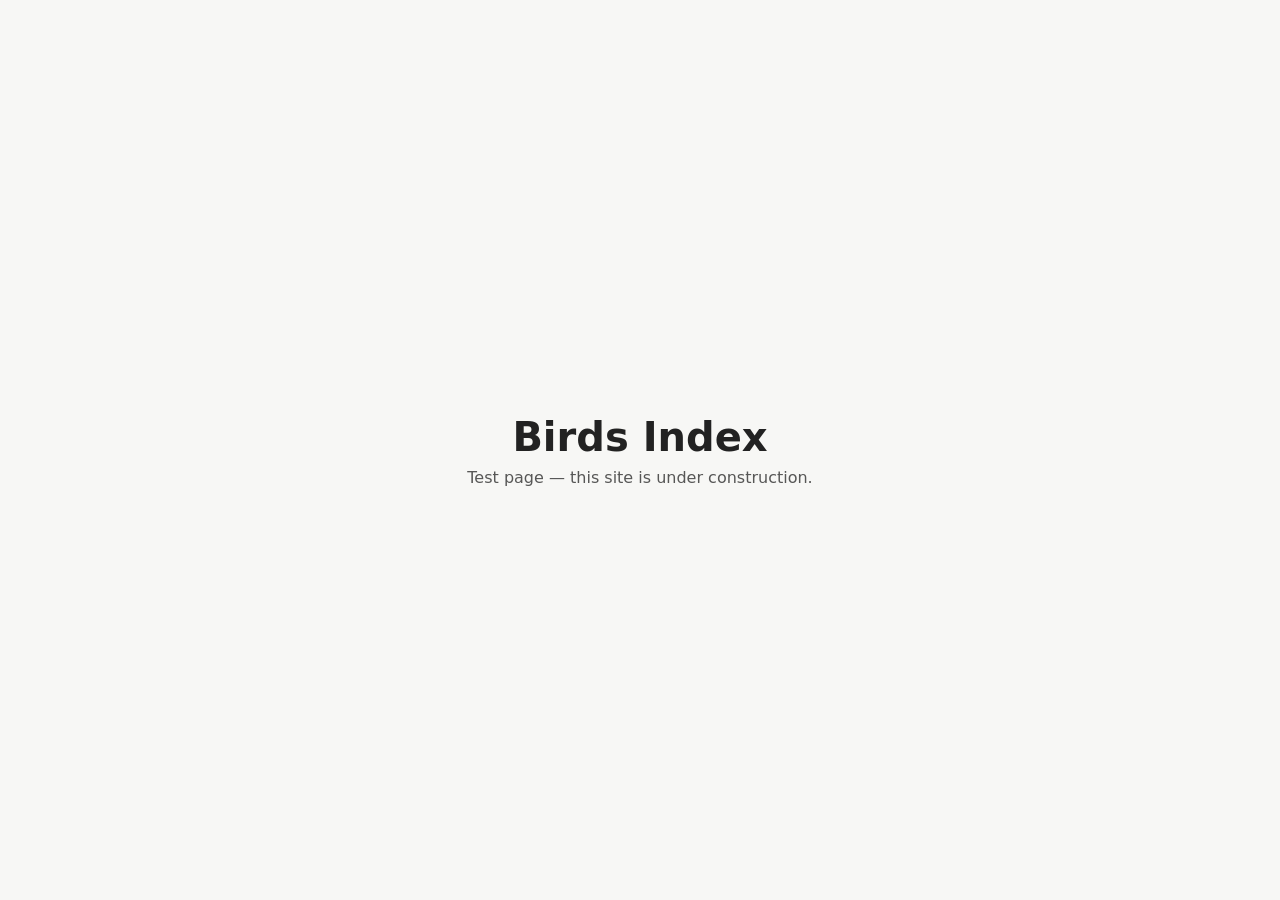
==== docs/index.html @ 05638e7c "Add GitHub Pages test page and deploy workflow Co-Authored-By: Claude Fable 5.1 <noreply@anthropic.c" ====
<!doctype html>
<html lang="en">
<head>
  <meta charset="utf-8">
  <meta name="viewport" content="width=device-width, initial-scale=1">
  <title>Birds Index</title>
  <style>
    :root { color-scheme: light dark; }
    body {
      margin: 0;
      min-height: 100vh;
      display: grid;
      place-items: center;
      font-family: system-ui, -apple-system, "Segoe UI", Roboto, sans-serif;
      background: #f7f7f5;
      color: #222;
    }
    @media (prefers-color-scheme: dark) {
      body { background: #161616; color: #e8e8e8; }
    }
    main { text-align: center; padding: 1rem; }
    h1 { margin: 0 0 0.5rem; font-size: 2.5rem; }
    p { margin: 0; opacity: 0.75; }
  </style>
</head>
<body>
  <main>
    <h1>Birds Index</h1>
    <p>Test page &mdash; this site is under construction.</p>
  </main>
</body>
</html>
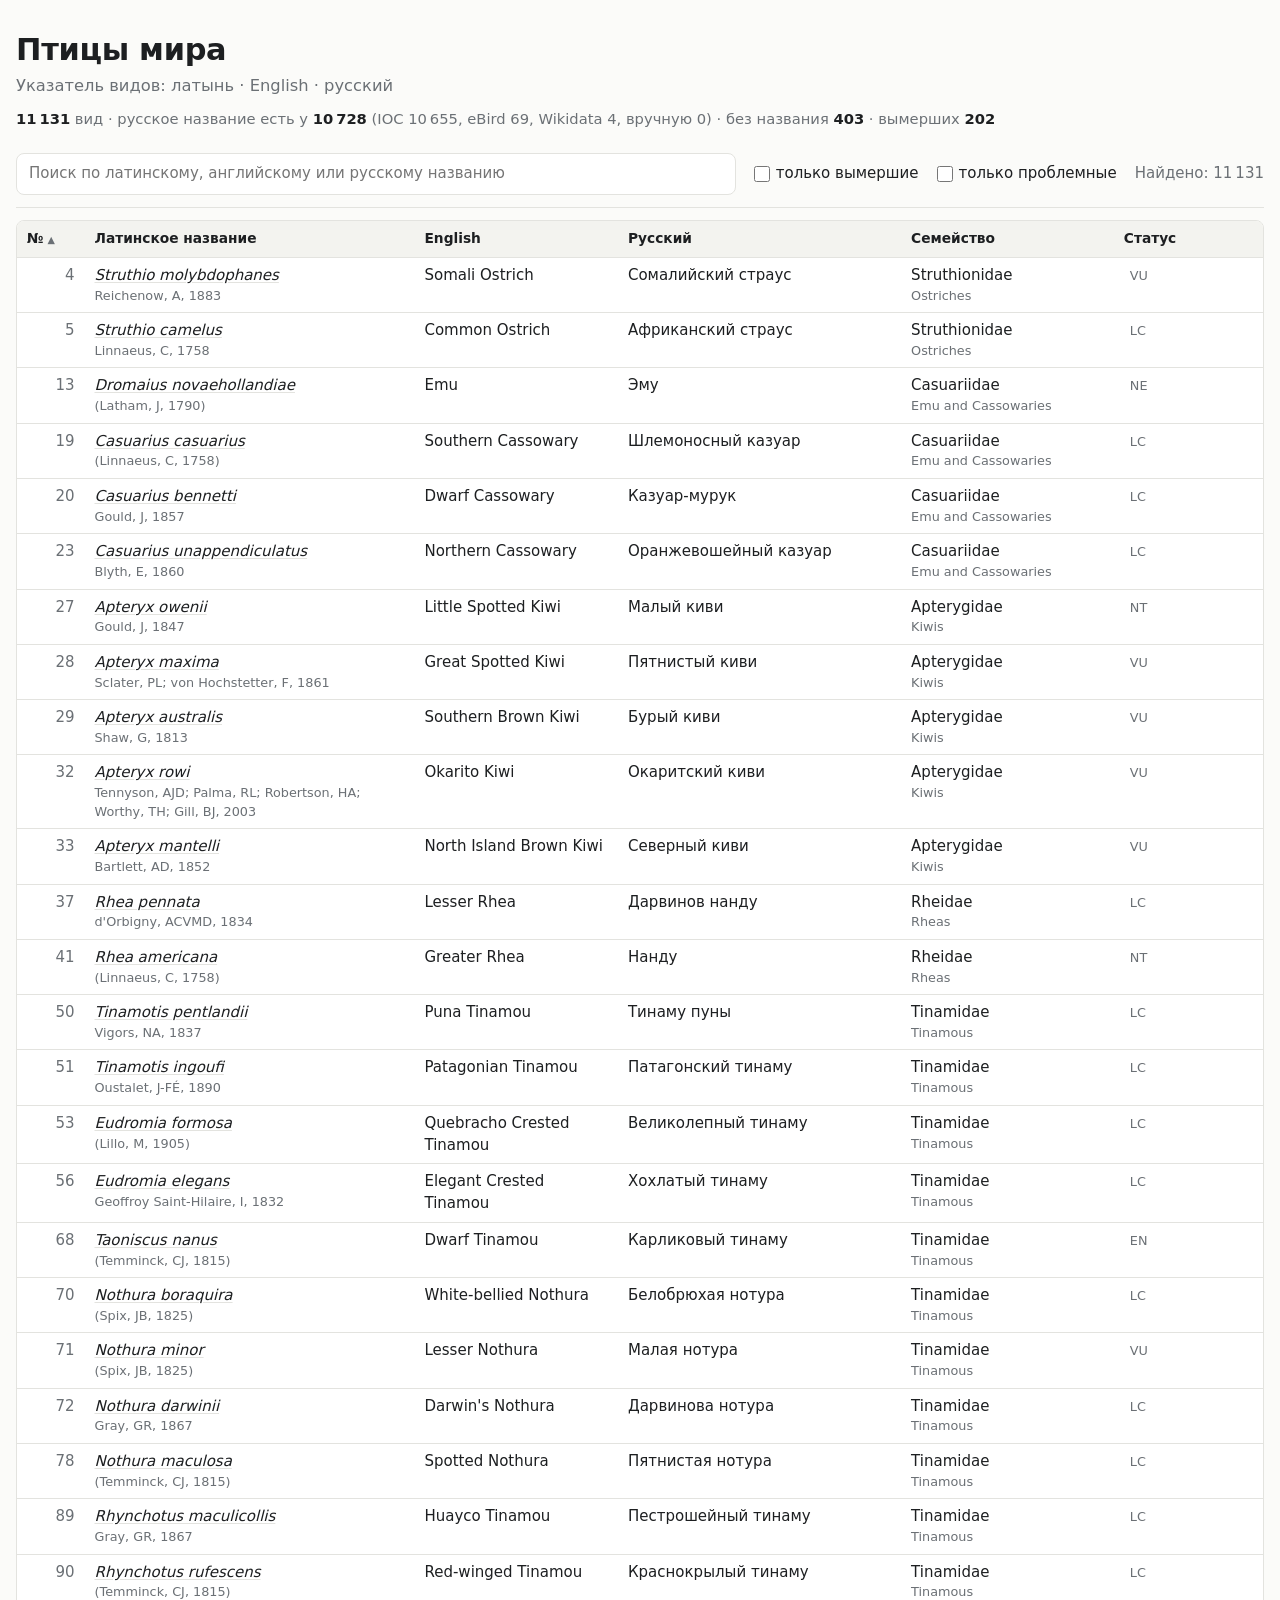
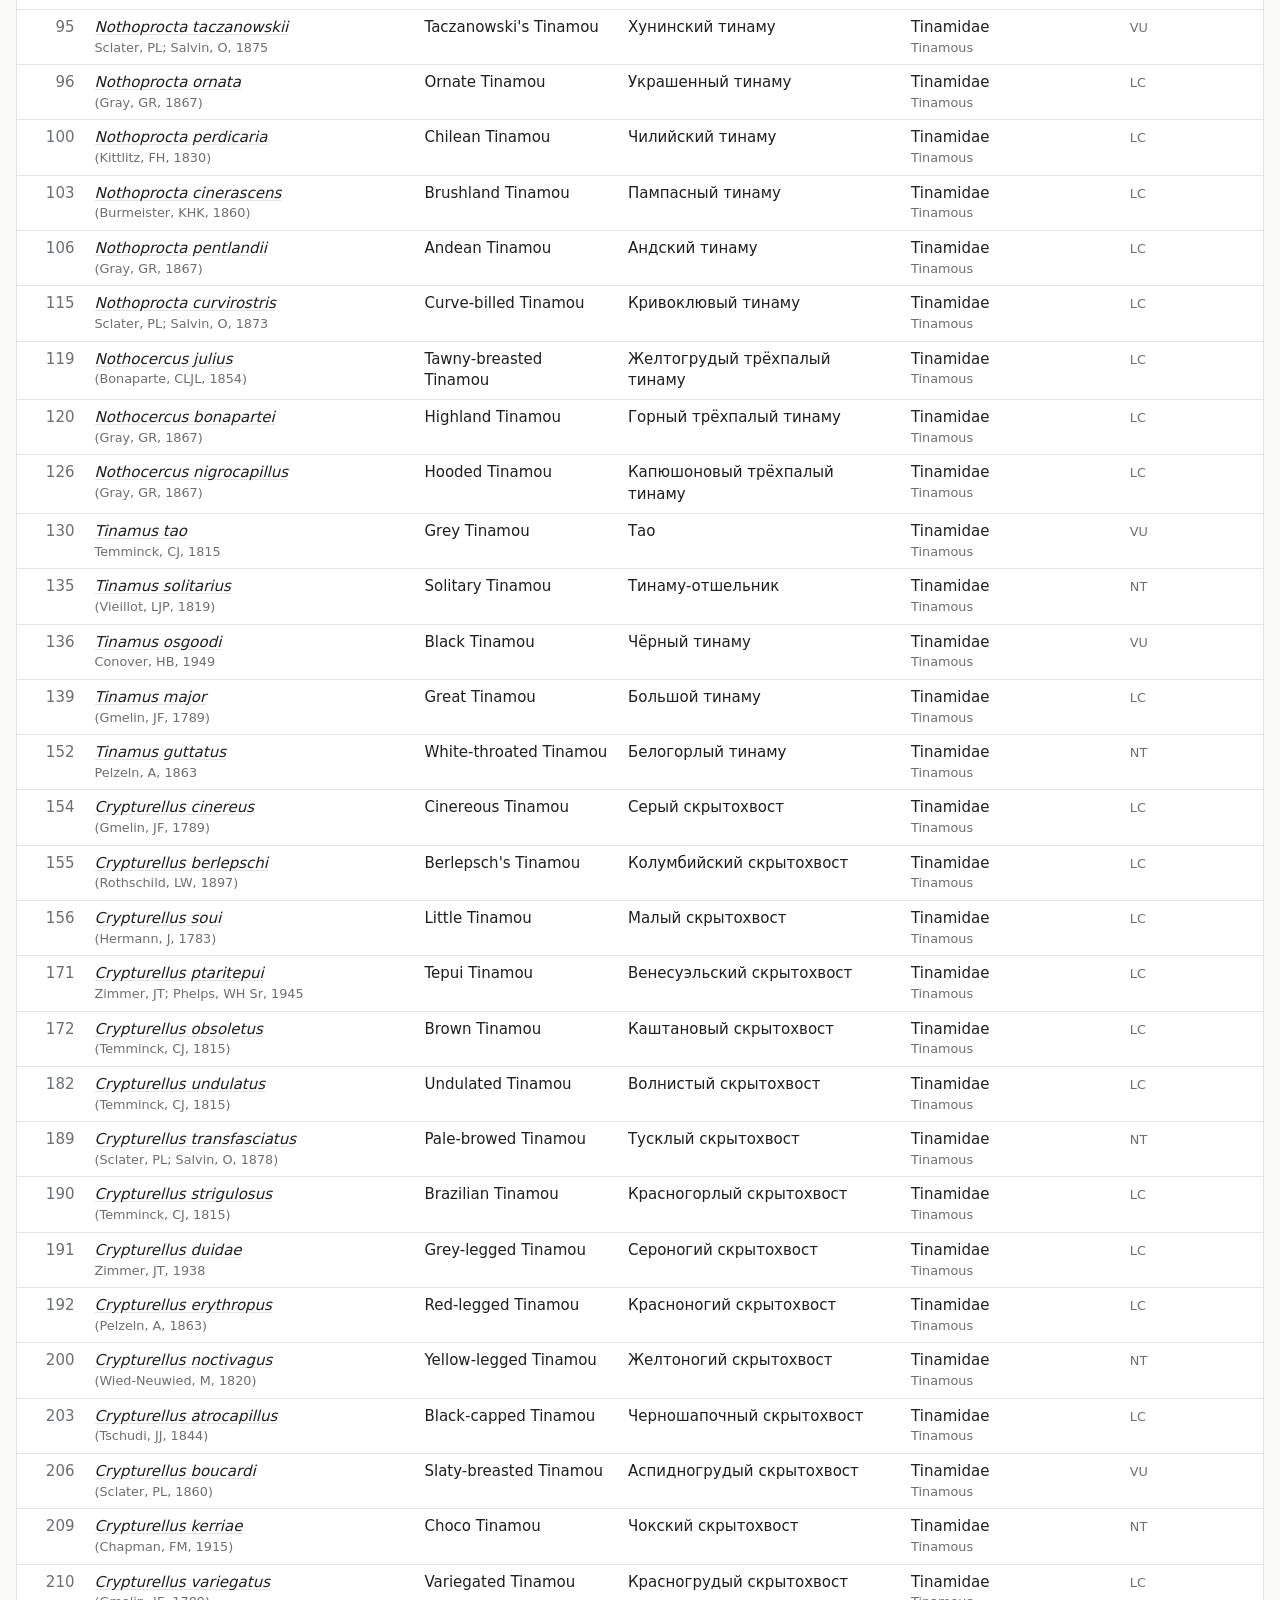
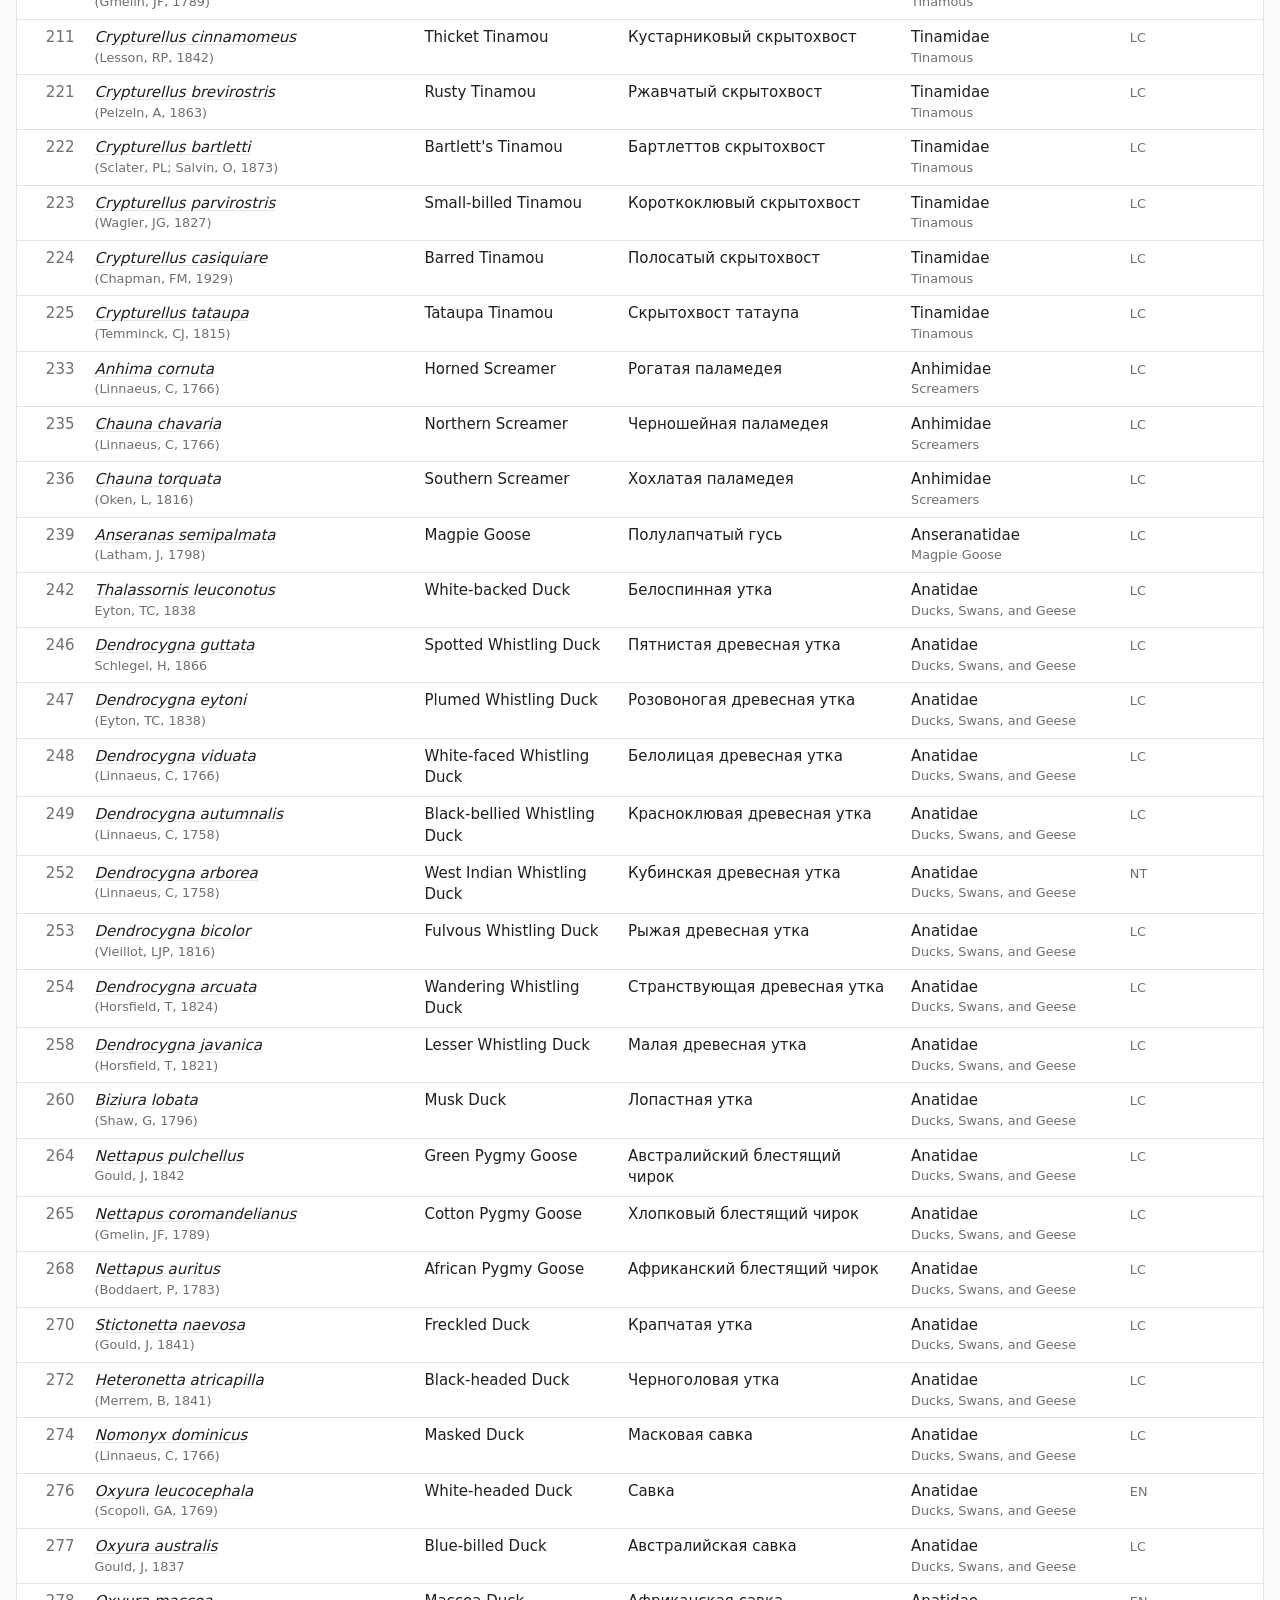
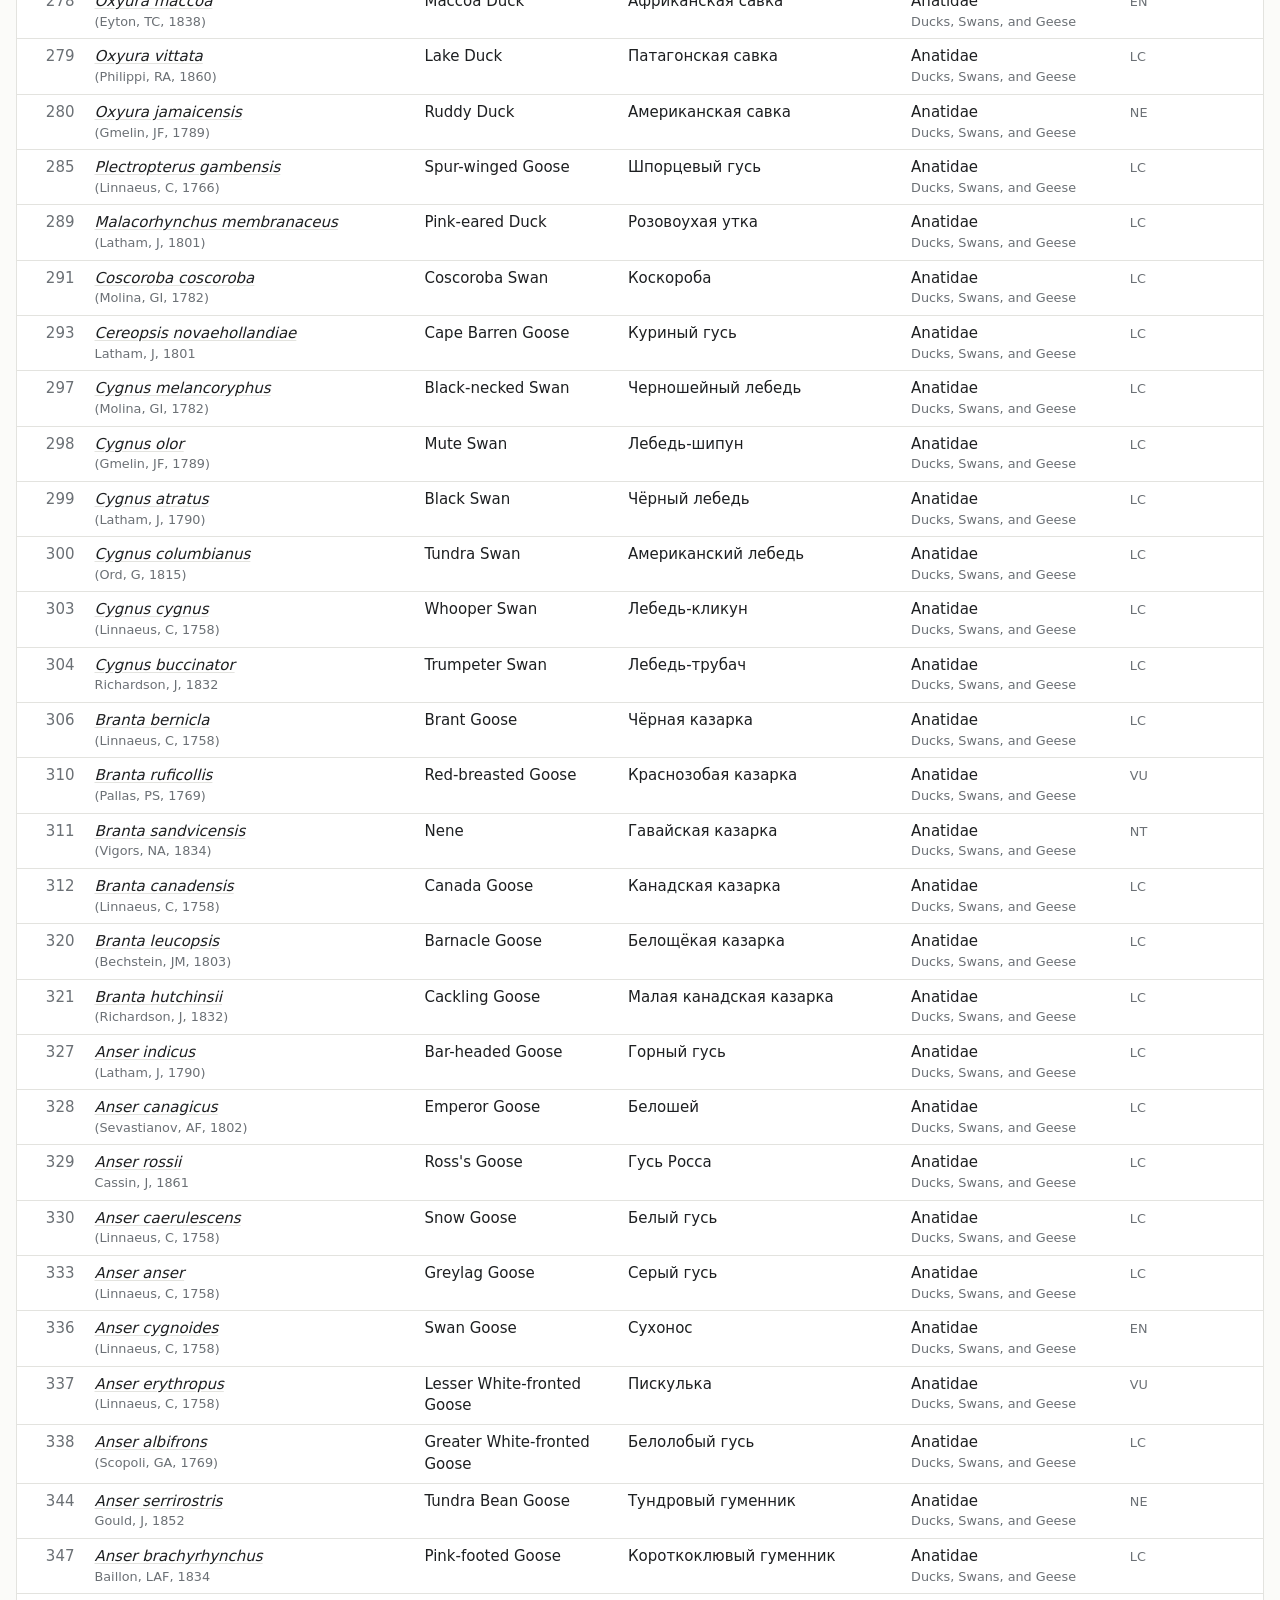
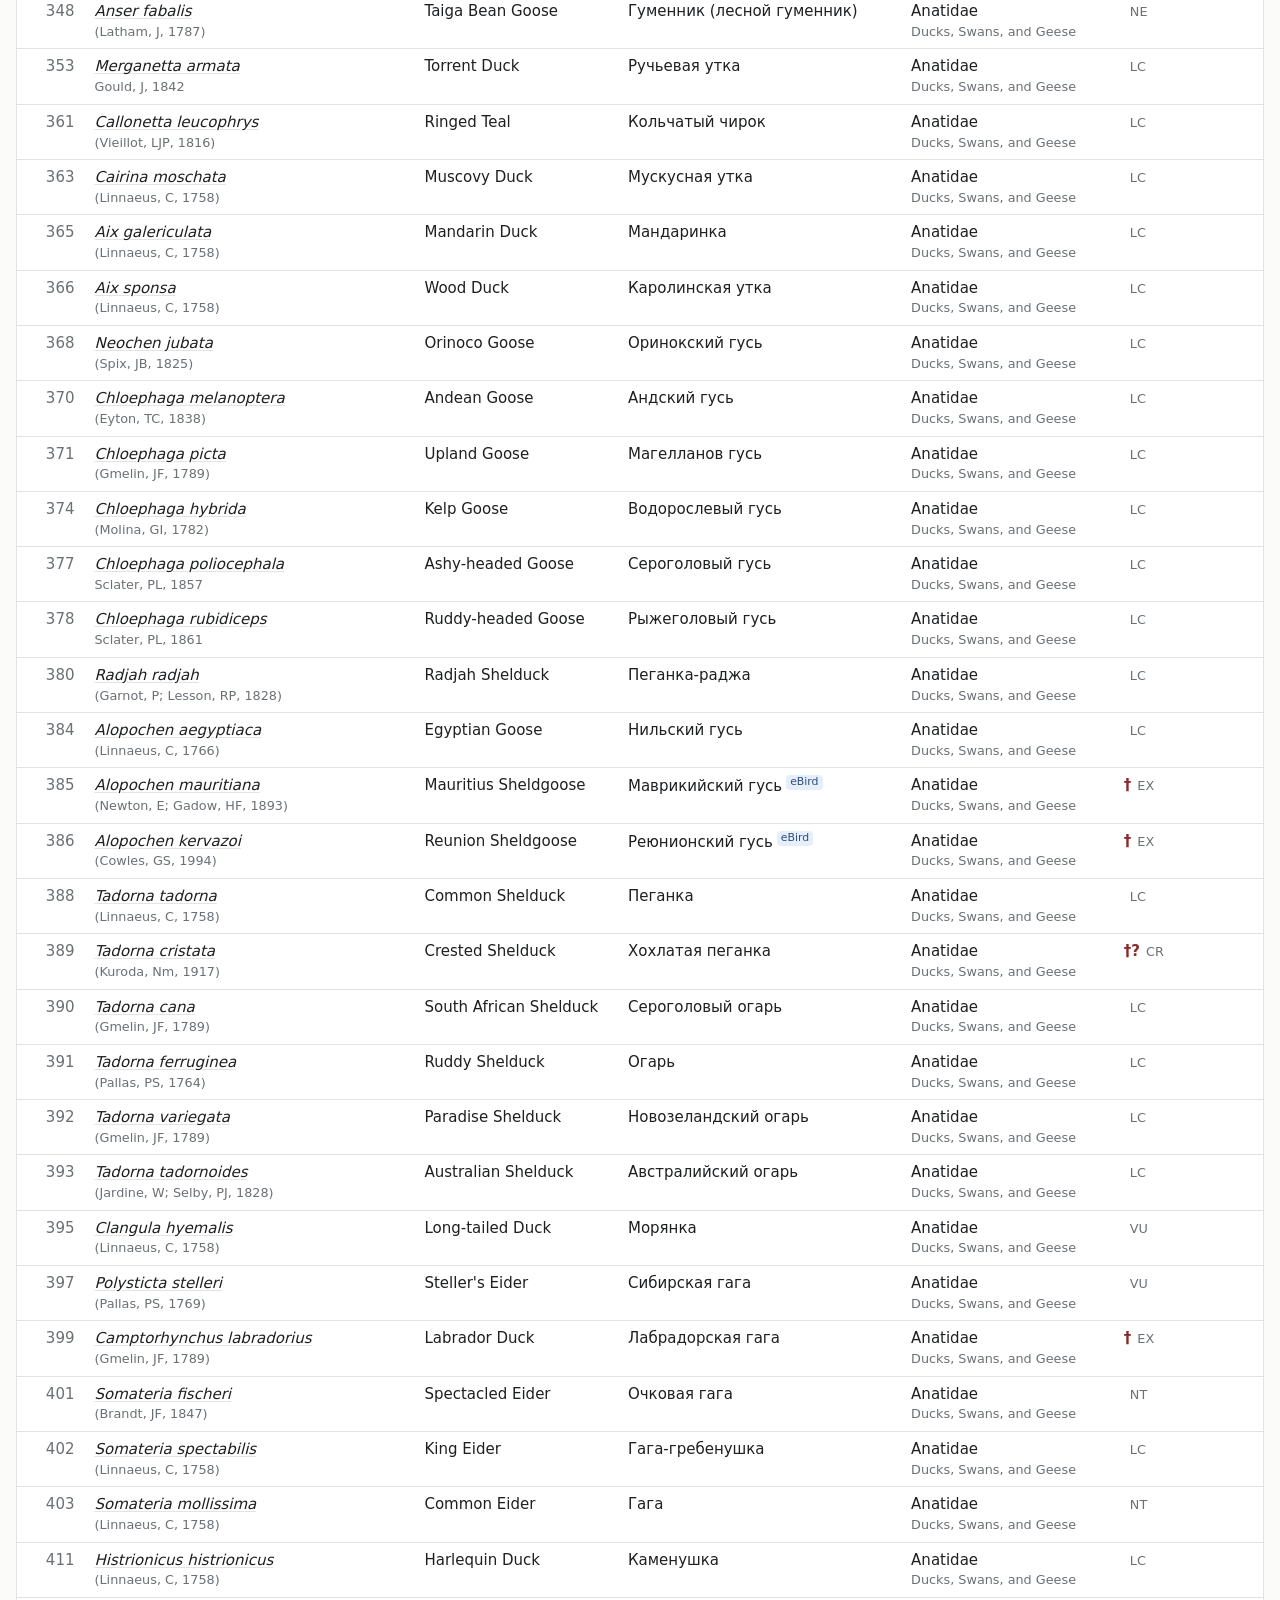
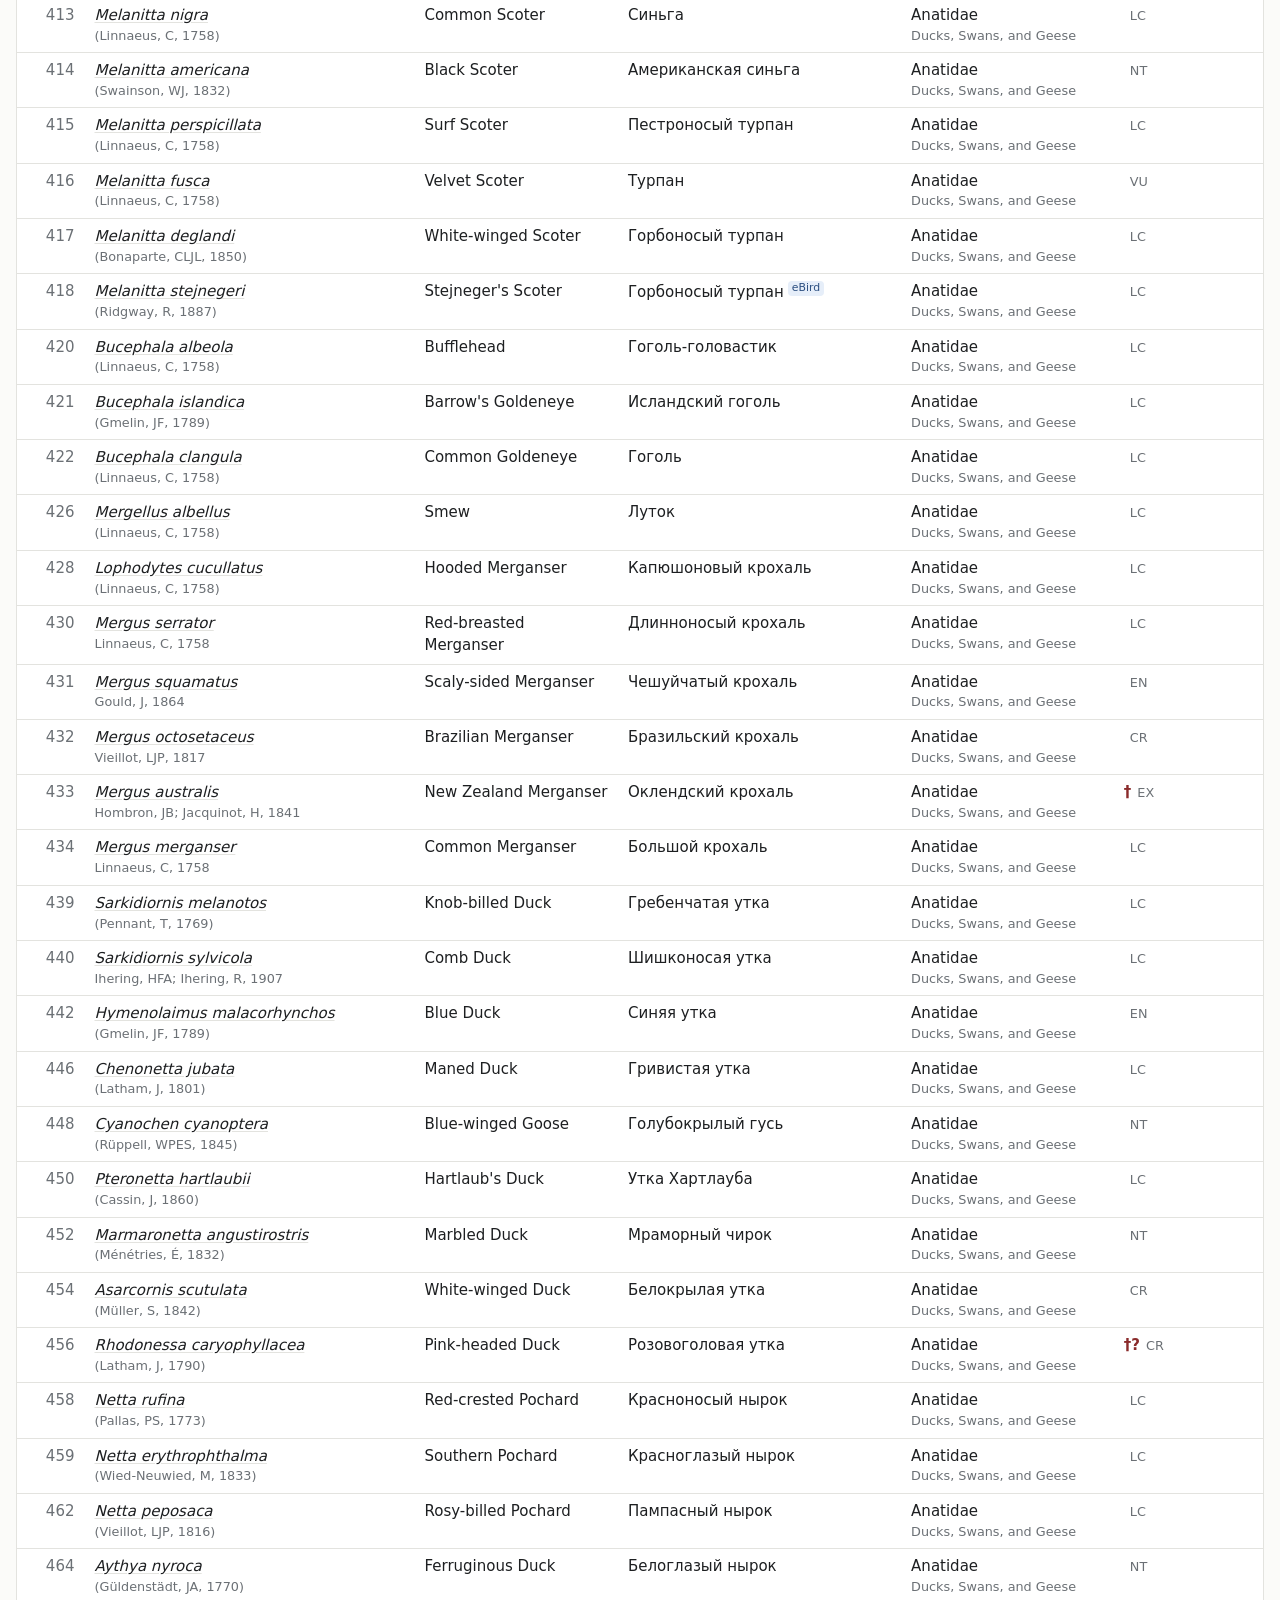
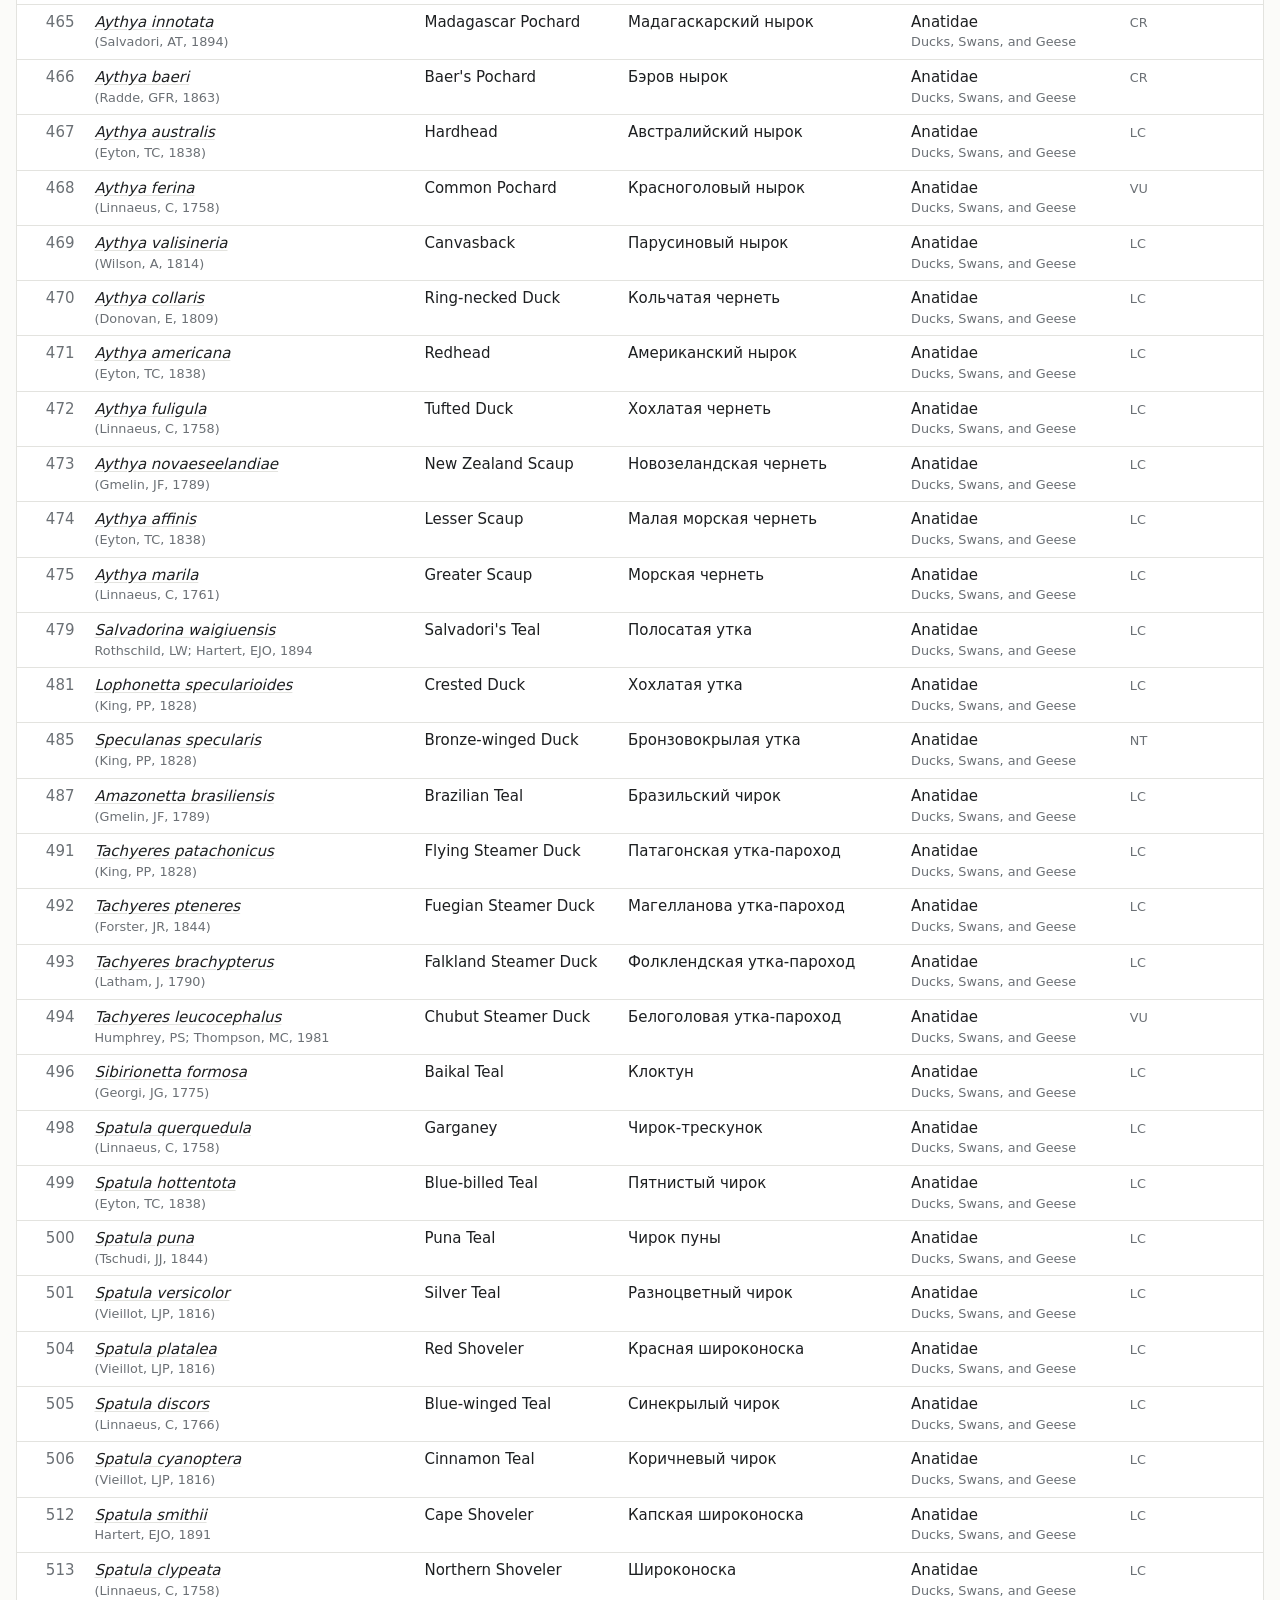
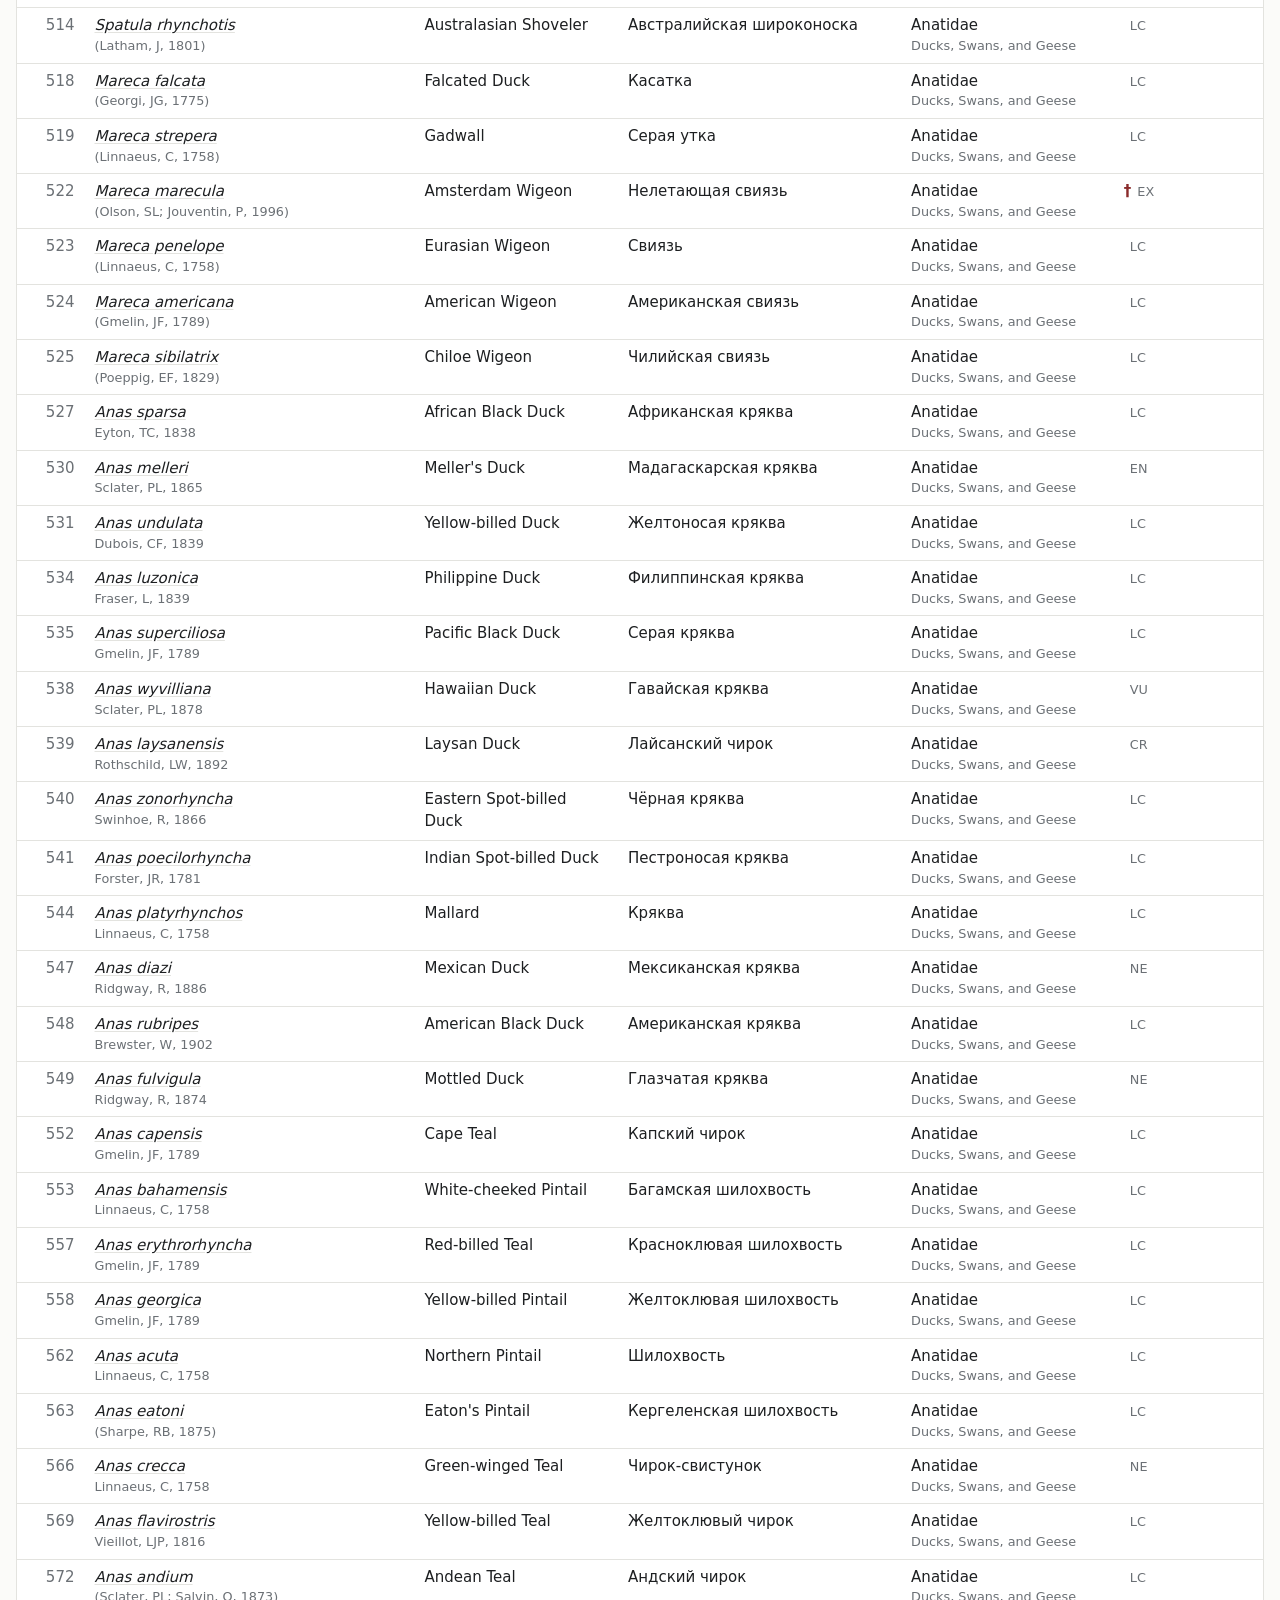
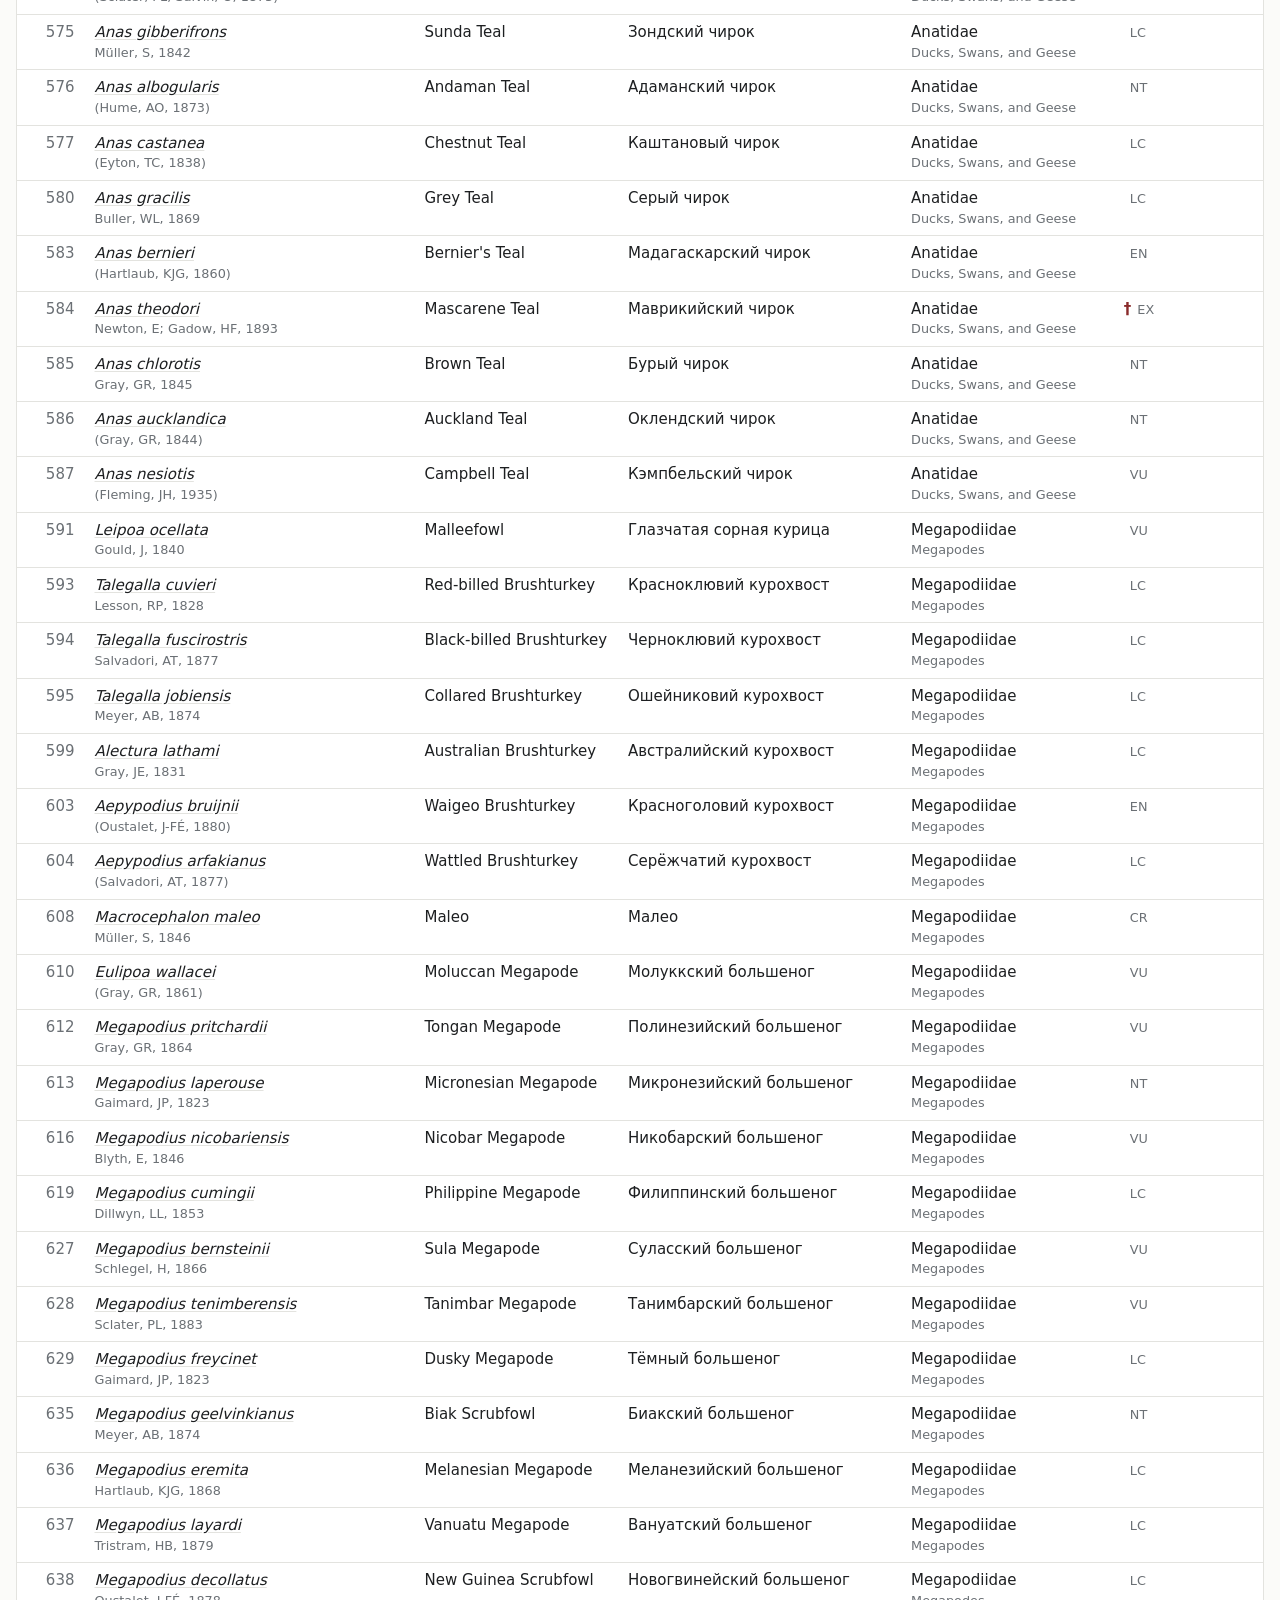
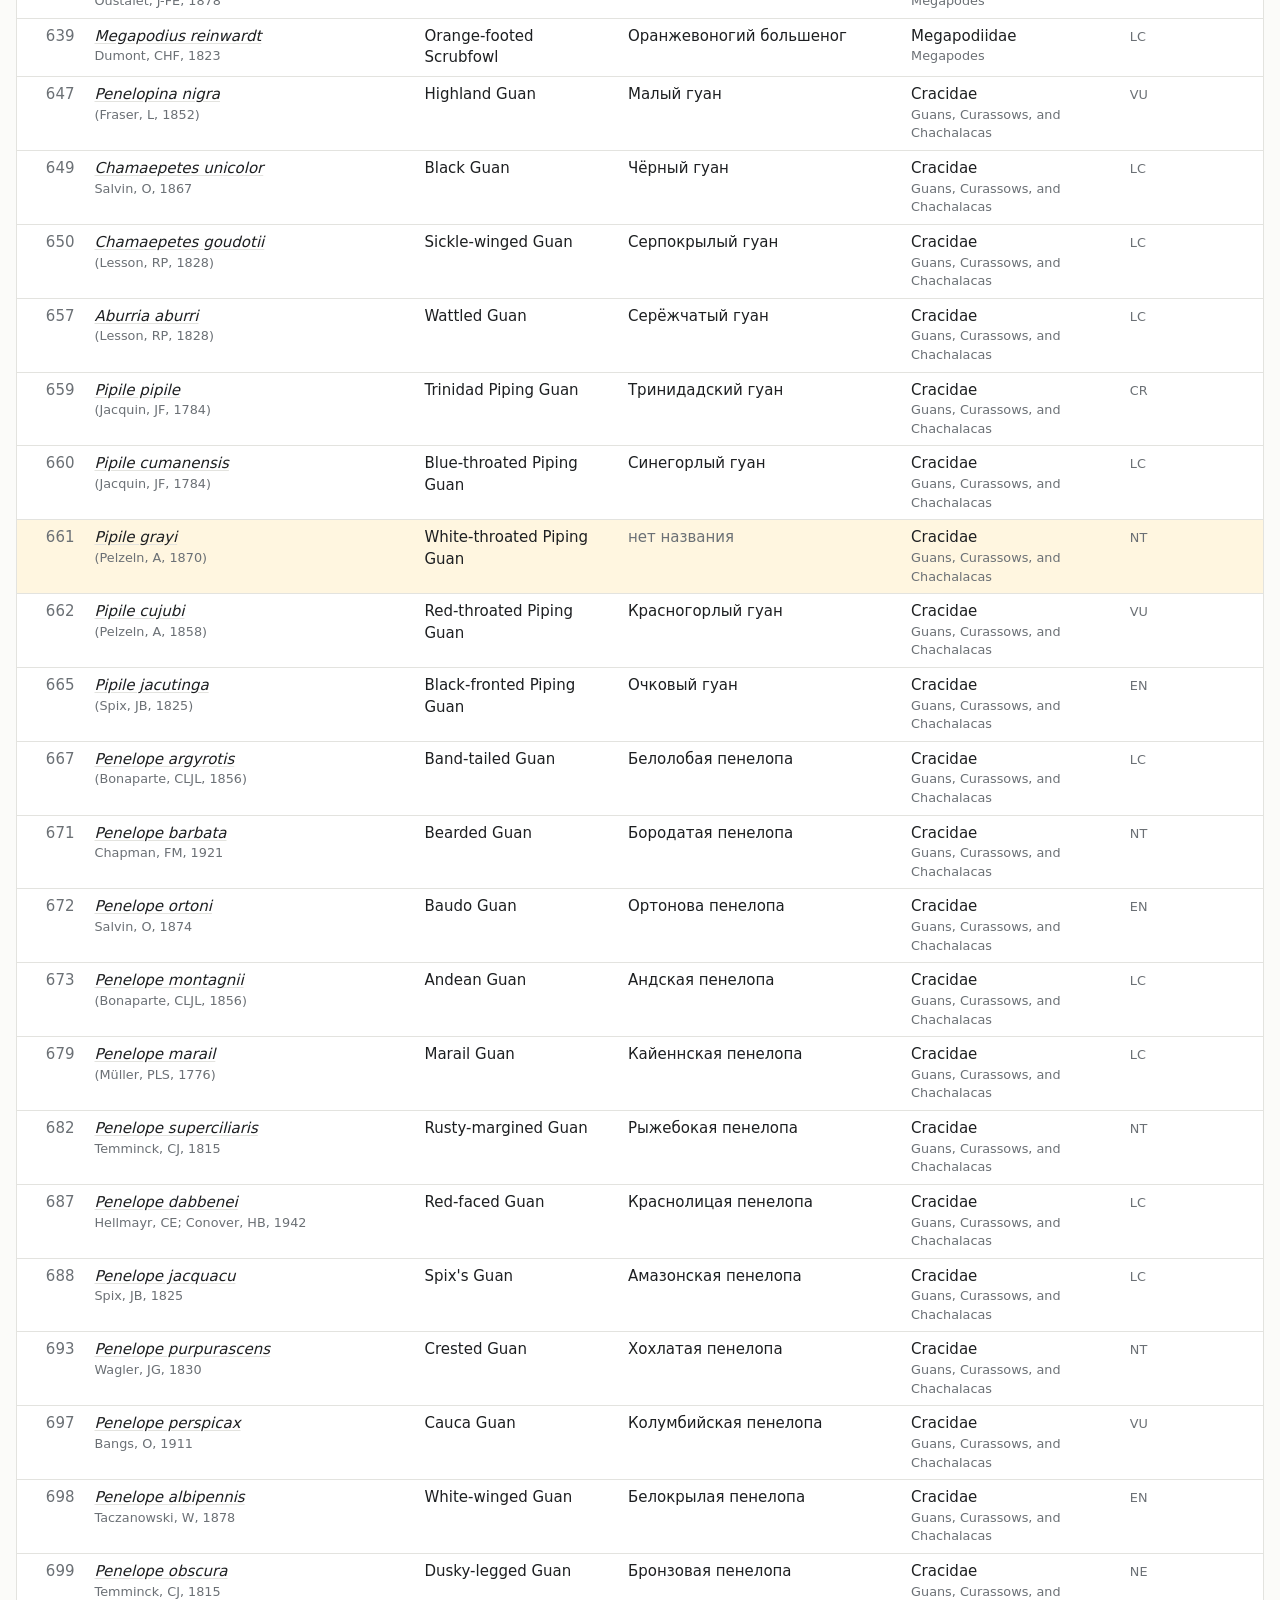
==== commit a9e19ea8: "Add first version: data pipeline and static species index - scripts/build.py: AviList v2025b backbon" ====
--- a/docs/index.html
+++ b/docs/index.html
@@ -1,32 +1,464 @@
 <!doctype html>
-<html lang="en">
+<html lang="ru">
 <head>
-  <meta charset="utf-8">
-  <meta name="viewport" content="width=device-width, initial-scale=1">
-  <title>Birds Index</title>
-  <style>
-    :root { color-scheme: light dark; }
-    body {
-      margin: 0;
-      min-height: 100vh;
-      display: grid;
-      place-items: center;
-      font-family: system-ui, -apple-system, "Segoe UI", Roboto, sans-serif;
-      background: #f7f7f5;
-      color: #222;
-    }
-    @media (prefers-color-scheme: dark) {
-      body { background: #161616; color: #e8e8e8; }
-    }
-    main { text-align: center; padding: 1rem; }
-    h1 { margin: 0 0 0.5rem; font-size: 2.5rem; }
-    p { margin: 0; opacity: 0.75; }
-  </style>
+<meta charset="utf-8">
+<meta name="viewport" content="width=device-width, initial-scale=1">
+<title>Птицы мира</title>
+<link rel="icon" href="data:,">
+<meta name="description" content="Указатель всех видов птиц мира, включая недавно вымершие: латинские, английские и русские названия.">
+<style>
+  :root {
+    color-scheme: light dark;
+    --bg: #fbfbf9;
+    --surface: #ffffff;
+    --text: #1d1f21;
+    --muted: #6b7075;
+    --border: #e3e3df;
+    --head-bg: #f3f3ef;
+    --row-hover: #f5f6f2;
+    --missing-bg: #fff6e0;
+    --missing-hover: #fdeec8;
+    --accent: #2f6f4f;
+    --badge-bg: #e6eef9;
+    --badge-text: #2c4f80;
+    --badge-manual-bg: #efe7f6;
+    --badge-manual-text: #5b3a7a;
+    --extinct: #8a2b2b;
+    --focus: #3b82f6;
+    --error-bg: #fdecec;
+    --error-text: #8a1f1f;
+  }
+  @media (prefers-color-scheme: dark) {
+    :root {
+      --bg: #141516;
+      --surface: #1b1c1e;
+      --text: #e6e6e3;
+      --muted: #9a9fa4;
+      --border: #303236;
+      --head-bg: #222326;
+      --row-hover: #232528;
+      --missing-bg: #2e2714;
+      --missing-hover: #3a311a;
+      --accent: #7cc59d;
+      --badge-bg: #22324a;
+      --badge-text: #a9c5ee;
+      --badge-manual-bg: #34263f;
+      --badge-manual-text: #d4b8ec;
+      --extinct: #e39a9a;
+      --focus: #7aa7ff;
+      --error-bg: #3a1c1c;
+      --error-text: #f2b8b8;
+    }
+  }
+  * { box-sizing: border-box; }
+  html { -webkit-text-size-adjust: 100%; }
+  body {
+    margin: 0;
+    background: var(--bg);
+    color: var(--text);
+    font: 15px/1.45 system-ui, -apple-system, "Segoe UI", Roboto, "Helvetica Neue", Arial, sans-serif;
+  }
+  a { color: var(--accent); }
+  a:focus-visible, button:focus-visible, input:focus-visible, th button:focus-visible {
+    outline: 2px solid var(--focus);
+    outline-offset: 2px;
+    border-radius: 3px;
+  }
+  .wrap { max-width: 1280px; margin: 0 auto; padding: 0 16px; }
+  header { padding: 28px 0 12px; }
+  h1 { margin: 0; font-size: 1.9rem; font-weight: 650; letter-spacing: -0.01em; }
+  .subtitle { margin: 2px 0 0; color: var(--muted); font-size: 1.02rem; }
+  .summary { margin: 10px 0 0; font-size: 0.92rem; color: var(--muted); }
+  .summary b { color: var(--text); font-weight: 600; }
+
+  .controls {
+    position: sticky; top: 0; z-index: 2;
+    background: var(--bg);
+    padding: 12px 0;
+    display: flex; flex-wrap: wrap; gap: 10px 18px; align-items: center;
+    border-bottom: 1px solid var(--border);
+  }
+  .search { flex: 1 1 320px; min-width: 0; }
+  .search input {
+    width: 100%;
+    font: inherit;
+    padding: 9px 12px;
+    border: 1px solid var(--border);
+    border-radius: 8px;
+    background: var(--surface);
+    color: var(--text);
+  }
+  .search input:focus-visible { outline-offset: 0; border-color: var(--focus); }
+  .visually-hidden {
+    position: absolute !important; width: 1px; height: 1px; padding: 0; margin: -1px;
+    overflow: hidden; clip: rect(0 0 0 0); white-space: nowrap; border: 0;
+  }
+  .toggle { display: inline-flex; align-items: center; gap: 6px; cursor: pointer; user-select: none; white-space: nowrap; }
+  .toggle input { width: 16px; height: 16px; margin: 0; accent-color: var(--accent); }
+  .count { margin-left: auto; color: var(--muted); font-variant-numeric: tabular-nums; white-space: nowrap; }
+
+  .status-msg { padding: 40px 0; text-align: center; color: var(--muted); }
+  .status-msg.error {
+    color: var(--error-text); background: var(--error-bg);
+    border-radius: 8px; padding: 18px 20px; margin: 20px 0; text-align: left;
+  }
+  .status-msg.error code { font-size: 0.9em; }
+
+  .table-wrap {
+    margin-top: 12px;
+    overflow-x: auto;
+    border: 1px solid var(--border);
+    border-radius: 8px;
+    background: var(--surface);
+  }
+  table { width: 100%; border-collapse: collapse; min-width: 860px; }
+  th, td { text-align: left; vertical-align: top; padding: 7px 10px; border-bottom: 1px solid var(--border); }
+  thead th {
+    background: var(--head-bg);
+    font-weight: 600; font-size: 0.86rem;
+    padding: 0;
+    white-space: nowrap;
+  }
+  thead th button {
+    all: unset;
+    display: block; width: 100%;
+    padding: 8px 10px;
+    cursor: pointer;
+    box-sizing: border-box;
+  }
+  thead th button::after { content: ""; display: inline-block; width: 1em; margin-left: 4px; color: var(--muted); }
+  thead th[aria-sort="ascending"] button::after { content: "▲"; font-size: 0.7em; }
+  thead th[aria-sort="descending"] button::after { content: "▼"; font-size: 0.7em; }
+  tbody tr:hover { background: var(--row-hover); }
+  tbody tr.missing { background: var(--missing-bg); }
+  tbody tr.missing:hover { background: var(--missing-hover); }
+  tbody tr:last-child td { border-bottom: 0; }
+  .c-seq { width: 4.5em; color: var(--muted); font-variant-numeric: tabular-nums; text-align: right; }
+  .sci { font-style: italic; }
+  .sci a { color: inherit; text-decoration-color: var(--border); text-underline-offset: 2px; }
+  .sci a:hover { color: var(--accent); text-decoration-color: currentColor; }
+  .small { display: block; font-size: 0.8rem; color: var(--muted); font-style: normal; }
+  .muted { color: var(--muted); }
+  .badge {
+    display: inline-block;
+    font-size: 0.68rem; line-height: 1;
+    padding: 2px 4px; margin-left: 4px;
+    border-radius: 4px;
+    vertical-align: super;
+    background: var(--badge-bg); color: var(--badge-text);
+    cursor: help;
+  }
+  .badge.manual { background: var(--badge-manual-bg); color: var(--badge-manual-text); }
+  .c-status { white-space: nowrap; }
+  .ext { color: var(--extinct); font-weight: 600; cursor: help; }
+  .iucn { margin-left: 6px; font-size: 0.8rem; color: var(--muted); font-variant-numeric: tabular-nums; }
+
+  .more { text-align: center; padding: 14px 0 4px; }
+  .more button {
+    font: inherit; padding: 8px 18px;
+    border: 1px solid var(--border); border-radius: 8px;
+    background: var(--surface); color: var(--text); cursor: pointer;
+  }
+  .more button:hover { border-color: var(--muted); }
+  .more .muted { display: block; font-size: 0.85rem; margin-top: 6px; }
+
+  footer { margin: 28px 0 40px; padding-top: 16px; border-top: 1px solid var(--border); color: var(--muted); font-size: 0.88rem; }
+  footer h2 { font-size: 0.95rem; margin: 0 0 6px; color: var(--text); font-weight: 600; }
+  footer ul { margin: 0 0 10px; padding-left: 1.2em; }
+  footer li { margin: 2px 0; }
+
+  @media (max-width: 640px) {
+    h1 { font-size: 1.55rem; }
+    .count { margin-left: 0; width: 100%; }
+    th, td { padding: 6px 8px; }
+  }
+</style>
 </head>
 <body>
+<div class="wrap">
+  <header>
+    <h1>Птицы мира</h1>
+    <p class="subtitle">Указатель видов: латынь · English · русский</p>
+    <p class="summary" id="summary" aria-live="polite"></p>
+  </header>
+
+  <div class="controls" role="search">
+    <div class="search">
+      <label for="q" class="visually-hidden">Поиск по латинскому, английскому или русскому названию</label>
+      <input id="q" type="search" autocomplete="off" spellcheck="false"
+             placeholder="Поиск по латинскому, английскому или русскому названию" disabled>
+    </div>
+    <label class="toggle"><input type="checkbox" id="f-extinct" disabled> только вымершие</label>
+    <label class="toggle"><input type="checkbox" id="f-problem" disabled> только проблемные</label>
+    <span class="count" id="count" aria-live="polite"></span>
+  </div>
+
   <main>
-    <h1>Birds Index</h1>
-    <p>Test page &mdash; this site is under construction.</p>
+    <div id="status" class="status-msg" role="status">Загрузка данных…</div>
+    <div class="table-wrap" id="table-wrap" hidden>
+      <table>
+        <caption class="visually-hidden">Виды птиц мира</caption>
+        <thead>
+          <tr>
+            <th scope="col" data-key="seq" aria-sort="ascending"><button type="button">№</button></th>
+            <th scope="col" data-key="sci"><button type="button">Латинское название</button></th>
+            <th scope="col" data-key="en"><button type="button">English</button></th>
+            <th scope="col" data-key="ru"><button type="button">Русский</button></th>
+            <th scope="col" data-key="family"><button type="button">Семейство</button></th>
+            <th scope="col" data-key="status"><button type="button">Статус</button></th>
+          </tr>
+        </thead>
+        <tbody id="tbody"></tbody>
+      </table>
+    </div>
+    <div class="more" id="more" hidden>
+      <button type="button" id="more-btn">Показать ещё</button>
+      <span class="muted" id="more-info"></span>
+    </div>
   </main>
+
+  <footer>
+    <h2>Источники данных</h2>
+    <ul>
+      <li>Таксономия и английские названия: <a href="https://www.avilist.org" target="_blank" rel="noopener">AviList</a> v2025b — CC BY 4.0</li>
+      <li>Русские названия: <a href="https://worldbirdnames.org" target="_blank" rel="noopener">IOC World Bird List</a> v15.2, многоязычный список — CC BY 3.0; в его основе — Волков С.В., Коблик Е.А. «Птицы мира: рекомендуемые русские названия видов» (Зоологический музей МГУ)</li>
+      <li>Дополнительные русские названия: eBird/Clements 2025; <a href="https://www.wikidata.org" target="_blank" rel="noopener">Wikidata</a> — CC0</li>
+      <li>Ссылки на виды ведут в <a href="https://avibase.bsc-eoc.org" target="_blank" rel="noopener">Avibase</a></li>
+    </ul>
+    <p>Исходный код и данные: <a href="https://github.com/fastasturtle/birds-index" target="_blank" rel="noopener">github.com/fastasturtle/birds-index</a></p>
+  </footer>
+</div>
+
+<script>
+(function () {
+  'use strict';
+
+  var PAGE = 500;
+  var NNBSP = ' '; // narrow no-break space
+
+  var el = {
+    summary: document.getElementById('summary'),
+    q: document.getElementById('q'),
+    fExtinct: document.getElementById('f-extinct'),
+    fProblem: document.getElementById('f-problem'),
+    count: document.getElementById('count'),
+    status: document.getElementById('status'),
+    wrap: document.getElementById('table-wrap'),
+    tbody: document.getElementById('tbody'),
+    more: document.getElementById('more'),
+    moreBtn: document.getElementById('more-btn'),
+    moreInfo: document.getElementById('more-info'),
+    ths: Array.prototype.slice.call(document.querySelectorAll('thead th[data-key]'))
+  };
+
+  var data = [];
+  var matched = [];
+  var shown = 0;
+  var sortKey = 'seq';
+  var sortDir = 1;
+  var collator = new Intl.Collator(['ru', 'en'], { sensitivity: 'base', numeric: true });
+
+  function fmt(n) {
+    return String(n).replace(/\B(?=(\d{3})+(?!\d))/g, NNBSP);
+  }
+  function plural(n, one, few, many) {
+    var m10 = n % 10, m100 = n % 100;
+    if (m10 === 1 && m100 !== 11) return one;
+    if (m10 >= 2 && m10 <= 4 && (m100 < 12 || m100 > 14)) return few;
+    return many;
+  }
+  function esc(s) {
+    return String(s).replace(/[&<>"']/g, function (c) {
+      return c === '&' ? '&amp;' : c === '<' ? '&lt;' : c === '>' ? '&gt;' : c === '"' ? '&quot;' : '&#39;';
+    });
+  }
+  function norm(s) {
+    return s.toLowerCase().replace(/ё/g, 'е');
+  }
+
+  var EXT = {
+    extinct: { label: '†', title: 'Вымерший', rank: 3 },
+    possibly_extinct: { label: '†?', title: 'Возможно вымерший', rank: 1 },
+    extinct_in_wild: { label: '† в природе', title: 'Вымерший в природе', rank: 2 }
+  };
+  var SRC_BADGE = {
+    ebird: { label: 'eBird', cls: '', title: 'Название взято из eBird, в списке IOC отсутствует' },
+    wikidata: { label: 'WD', cls: '', title: 'Название взято из Wikidata, в списке IOC отсутствует' },
+    manual: { label: 'ручн.', cls: ' manual', title: 'Название добавлено вручную' }
+  };
+
+  function prepare(list) {
+    for (var i = 0; i < list.length; i++) {
+      var r = list[i];
+      r._h = norm([r.sci, r.en, r.ru, r.family, r.family_en, r.order]
+        .filter(function (x) { return x; }).join('\n'));
+      r._x = r.extinct ? EXT[r.extinct] : null;
+    }
+  }
+
+  function renderSummary() {
+    var total = data.length, src = { ioc: 0, ebird: 0, wikidata: 0, manual: 0 }, withRu = 0, ext = 0;
+    for (var i = 0; i < total; i++) {
+      var r = data[i];
+      if (r.ru) { withRu++; if (r.ru_source && src.hasOwnProperty(r.ru_source)) src[r.ru_source]++; }
+      if (r.extinct) ext++;
+    }
+    el.summary.innerHTML =
+      '<b>' + fmt(total) + '</b> ' + plural(total, 'вид', 'вида', 'видов') +
+      ' · русское название есть у <b>' + fmt(withRu) + '</b>' +
+      ' (IOC ' + fmt(src.ioc) + ', eBird ' + fmt(src.ebird) + ', Wikidata ' + fmt(src.wikidata) +
+      ', вручную ' + fmt(src.manual) + ')' +
+      ' · без названия <b>' + fmt(total - withRu) + '</b>' +
+      ' · вымерших <b>' + fmt(ext) + '</b>';
+  }
+
+  function cmpStr(a, b) {
+    // nulls always last regardless of direction
+    if (!a && !b) return 0;
+    if (!a) return 2;
+    if (!b) return -2;
+    return collator.compare(a, b);
+  }
+  function sorter(key, dir) {
+    return function (a, b) {
+      var c;
+      switch (key) {
+        case 'seq': c = (a.seq - b.seq) * dir; break;
+        case 'sci': case 'en': case 'ru':
+          c = cmpStr(a[key], b[key]); if (Math.abs(c) !== 2) c *= dir; break;
+        case 'family':
+          c = cmpStr(a.family, b.family); if (Math.abs(c) !== 2) c *= dir; break;
+        case 'status':
+          c = ((a._x ? a._x.rank : 0) - (b._x ? b._x.rank : 0)) * dir;
+          if (!c) { c = cmpStr(a.iucn, b.iucn); if (Math.abs(c) !== 2) c *= dir; }
+          break;
+      }
+      return c || (a.seq - b.seq);
+    };
+  }
+
+  function rowHtml(r) {
+    var h = '<tr' + (r.ru ? '' : ' class="missing"') + '>';
+    h += '<td class="c-seq">' + (r.seq != null ? r.seq : '') + '</td>';
+
+    var sci = esc(r.sci || '');
+    if (r.id) {
+      sci = '<a href="https://avibase.bsc-eoc.org/species.jsp?avibaseid=' + encodeURIComponent(r.id) +
+        '" target="_blank" rel="noopener">' + sci + '</a>';
+    }
+    h += '<td><span class="sci">' + sci + '</span>' +
+      (r.authority ? '<span class="small">' + esc(r.authority) + '</span>' : '') + '</td>';
+
+    h += '<td>' + esc(r.en || '') + '</td>';
+
+    if (r.ru) {
+      var b = r.ru_source && SRC_BADGE[r.ru_source];
+      h += '<td>' + esc(r.ru) +
+        (b ? '<sup class="badge' + b.cls + '" title="' + b.title + '">' + b.label + '</sup>' : '') + '</td>';
+    } else {
+      h += '<td><span class="muted">нет названия</span></td>';
+    }
+
+    h += '<td>' + esc(r.family || '') +
+      (r.family_en ? '<span class="small">' + esc(r.family_en) + '</span>' : '') + '</td>';
+
+    h += '<td class="c-status">' +
+      (r._x ? '<span class="ext" title="' + r._x.title + '">' + r._x.label + '</span>' : '') +
+      (r.iucn ? '<span class="iucn" title="Категория МСОП (IUCN)">' + esc(r.iucn) + '</span>' : '') +
+      '</td>';
+    return h + '</tr>';
+  }
+
+  function renderMore() {
+    var end = Math.min(shown + PAGE, matched.length);
+    var parts = [];
+    for (var i = shown; i < end; i++) parts.push(rowHtml(matched[i]));
+    el.tbody.insertAdjacentHTML('beforeend', parts.join(''));
+    shown = end;
+    var left = matched.length - shown;
+    el.more.hidden = left <= 0;
+    if (left > 0) {
+      el.moreBtn.textContent = 'Показать ещё ' + fmt(Math.min(PAGE, left));
+      el.moreInfo.textContent = 'показано ' + fmt(shown) + ' из ' + fmt(matched.length);
+    }
+  }
+
+  function apply() {
+    var terms = norm(el.q.value.trim()).split(/\s+/).filter(Boolean);
+    var onlyExt = el.fExtinct.checked, onlyProb = el.fProblem.checked;
+    var out = [];
+    for (var i = 0; i < data.length; i++) {
+      var r = data[i];
+      if (onlyExt && !r.extinct) continue;
+      if (onlyProb && r.ru_status === 'ok') continue;
+      var ok = true;
+      for (var t = 0; t < terms.length; t++) {
+        if (r._h.indexOf(terms[t]) === -1) { ok = false; break; }
+      }
+      if (ok) out.push(r);
+    }
+    out.sort(sorter(sortKey, sortDir));
+    matched = out;
+    shown = 0;
+    el.tbody.textContent = '';
+    el.count.textContent = 'Найдено: ' + fmt(matched.length);
+    if (!matched.length) {
+      el.tbody.innerHTML = '<tr><td colspan="6" class="muted" style="text-align:center;padding:24px">Ничего не найдено</td></tr>';
+      el.more.hidden = true;
+    } else {
+      renderMore();
+    }
+  }
+
+  var timer = null;
+  el.q.addEventListener('input', function () {
+    clearTimeout(timer);
+    timer = setTimeout(apply, 150);
+  });
+  el.fExtinct.addEventListener('change', apply);
+  el.fProblem.addEventListener('change', apply);
+  el.moreBtn.addEventListener('click', renderMore);
+  el.ths.forEach(function (th) {
+    th.querySelector('button').addEventListener('click', function () {
+      var key = th.getAttribute('data-key');
+      if (key === sortKey) sortDir = -sortDir; else { sortKey = key; sortDir = 1; }
+      el.ths.forEach(function (o) { o.removeAttribute('aria-sort'); });
+      th.setAttribute('aria-sort', sortDir === 1 ? 'ascending' : 'descending');
+      apply();
+    });
+  });
+
+  function fail(err) {
+    var isFile = location.protocol === 'file:';
+    el.status.className = 'status-msg error';
+    el.status.setAttribute('role', 'alert');
+    el.status.innerHTML =
+      '<strong>Не удалось загрузить данные.</strong><br>' +
+      (isFile
+        ? 'Страница открыта как локальный файл, и браузер не позволяет загрузить <code>data/species.json</code>. ' +
+          'Запустите локальный сервер в папке <code>docs/</code>, например <code>python3 -m http.server</code>, и откройте <code>http://localhost:8000/</code>.'
+        : 'Попробуйте обновить страницу.') +
+      '<br><span class="muted">' + esc(err && err.message ? err.message : String(err)) + '</span>';
+  }
+
+  fetch('data/species.json')
+    .then(function (res) {
+      if (!res.ok) throw new Error('HTTP ' + res.status + ' при загрузке data/species.json');
+      return res.json();
+    })
+    .then(function (json) {
+      if (!Array.isArray(json)) throw new Error('Неверный формат данных: ожидался массив');
+      data = json;
+      data.sort(function (a, b) { return a.seq - b.seq; });
+      prepare(data);
+      renderSummary();
+      el.status.hidden = true;
+      el.wrap.hidden = false;
+      [el.q, el.fExtinct, el.fProblem].forEach(function (x) { x.disabled = false; });
+      apply();
+    })
+    .catch(fail);
+})();
+</script>
 </body>
 </html>
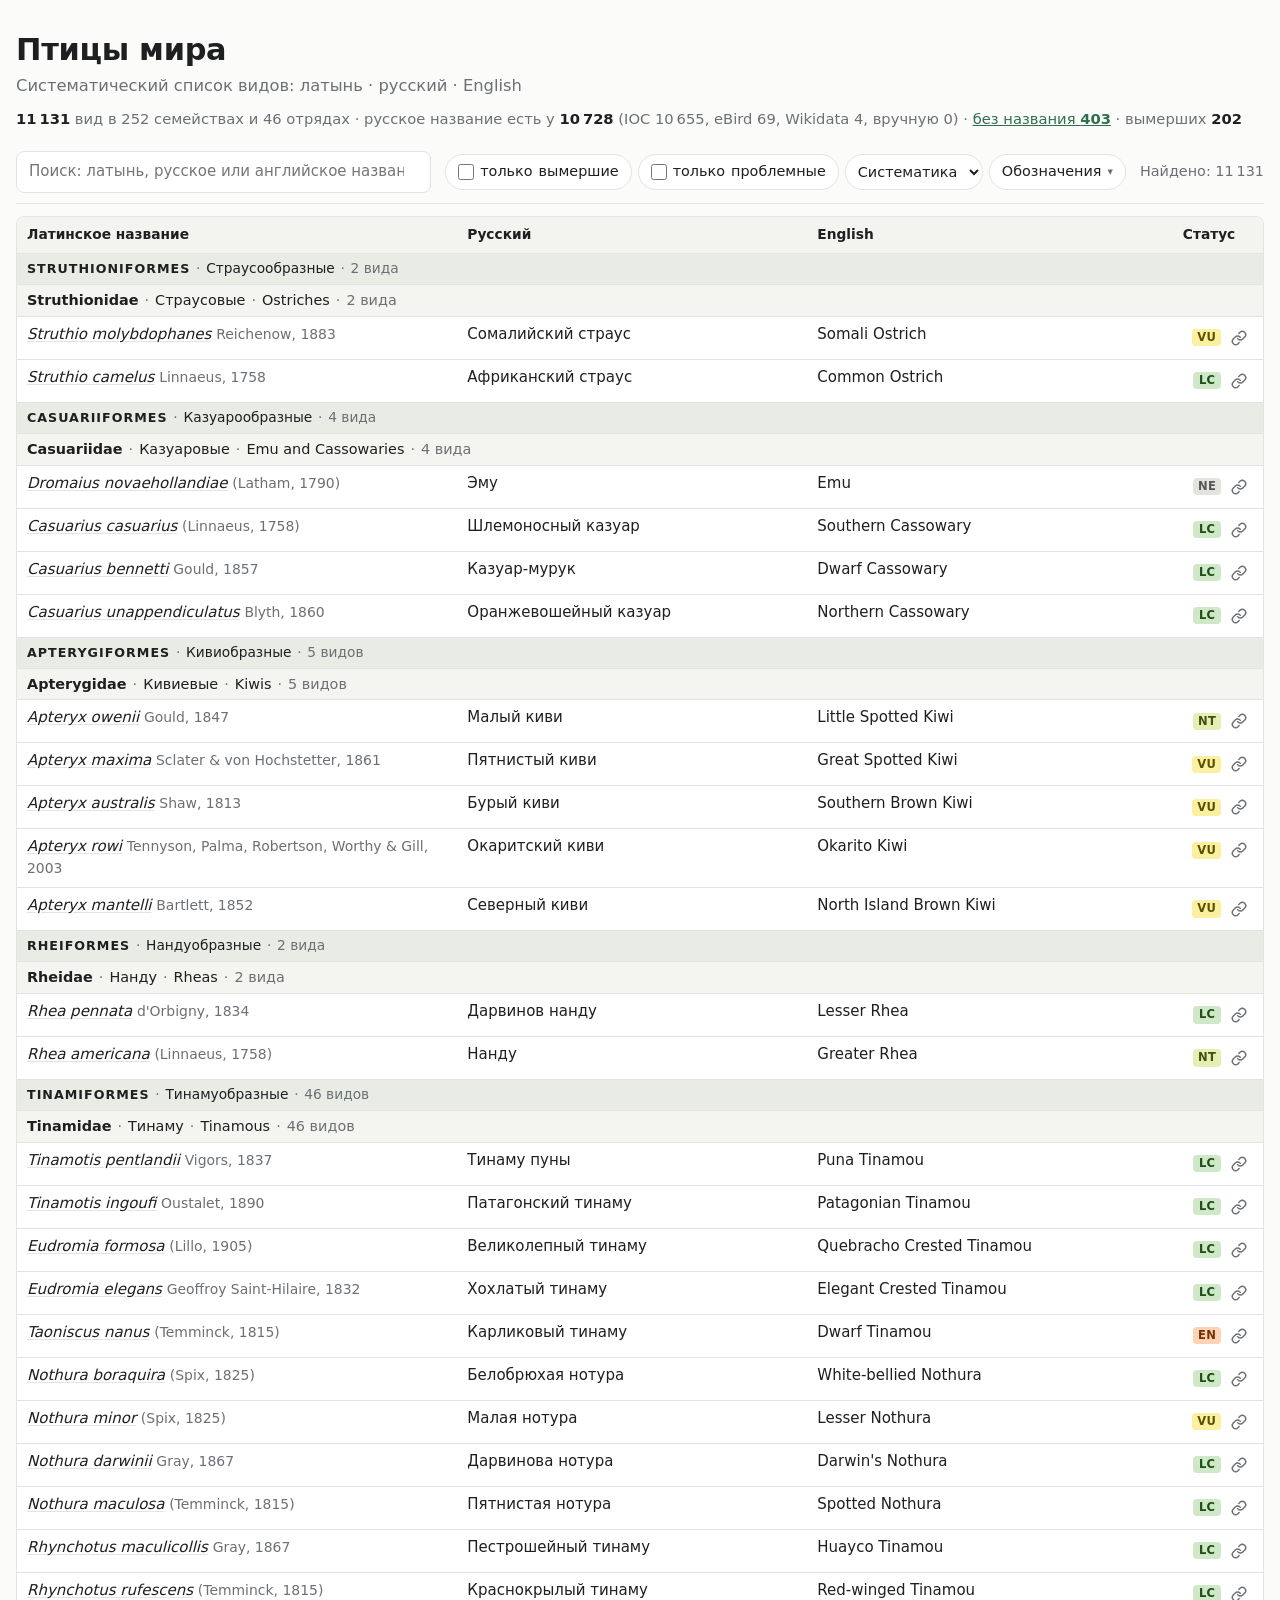
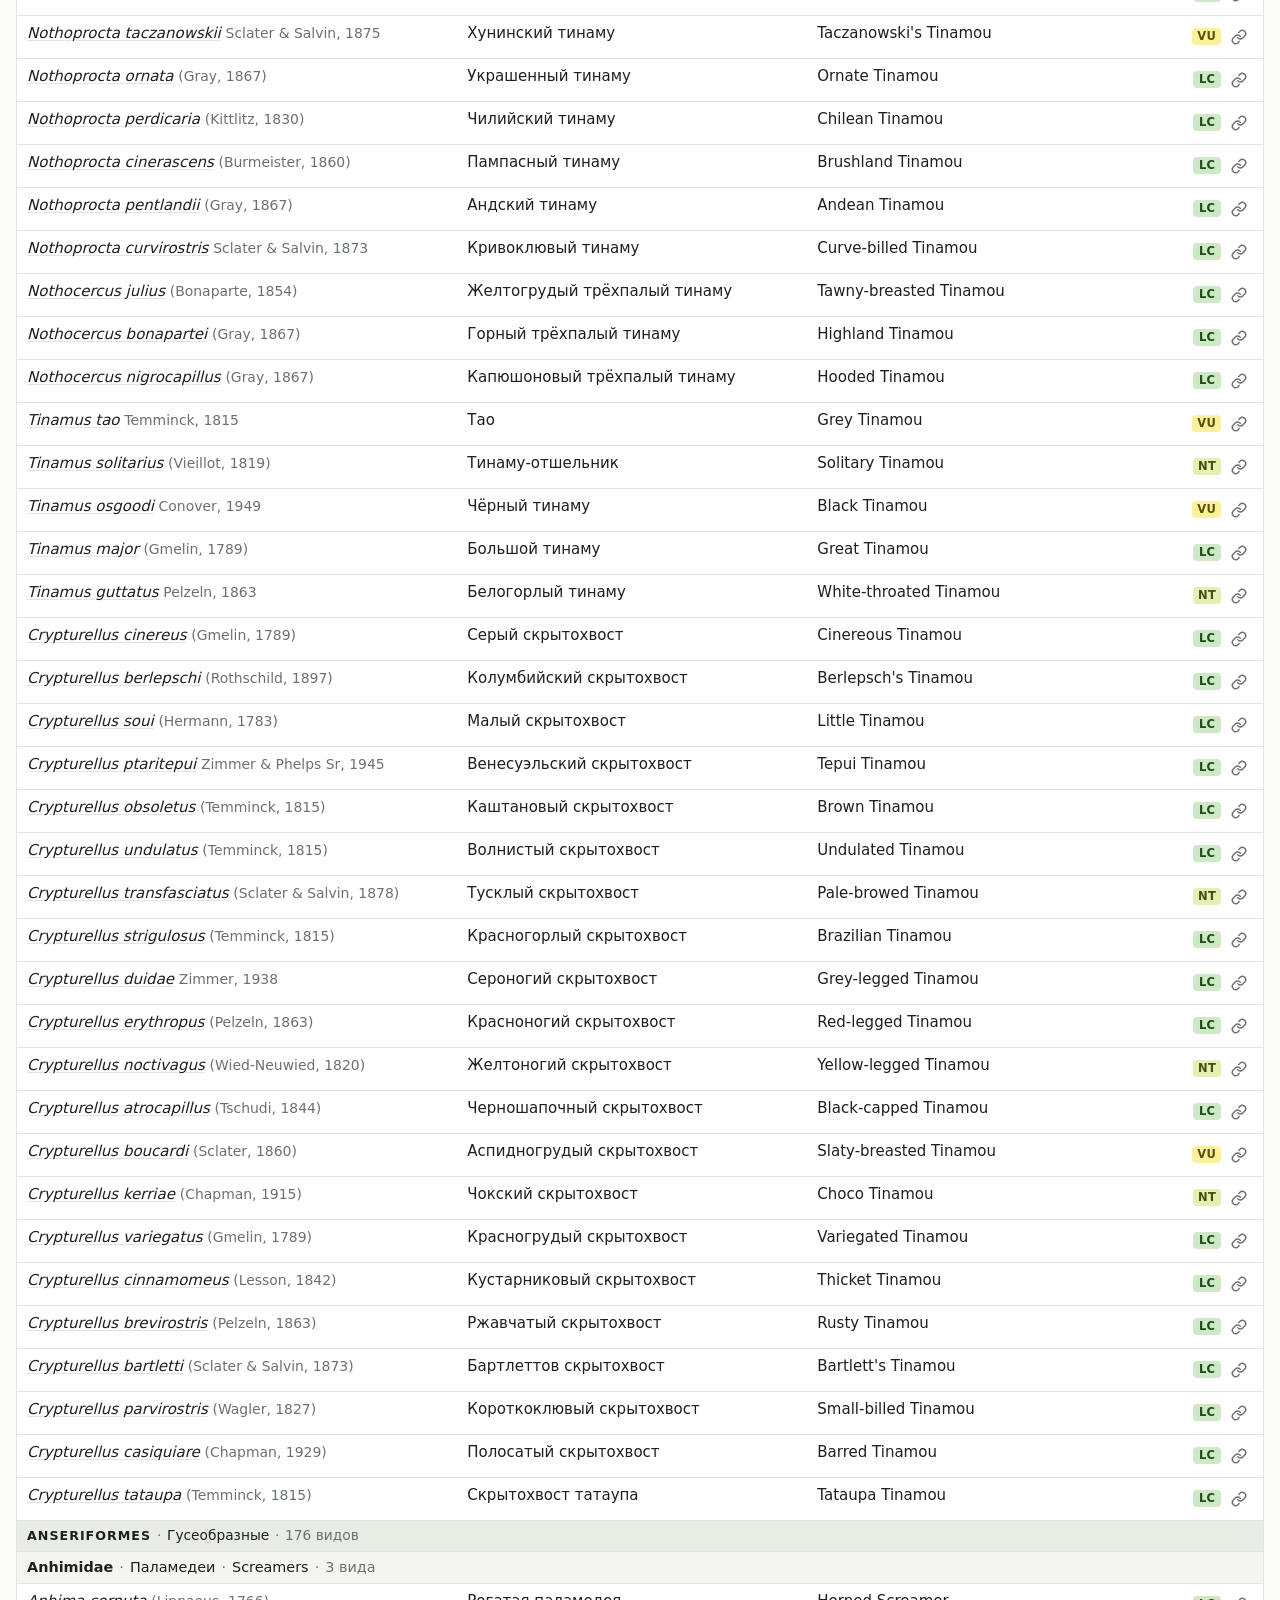
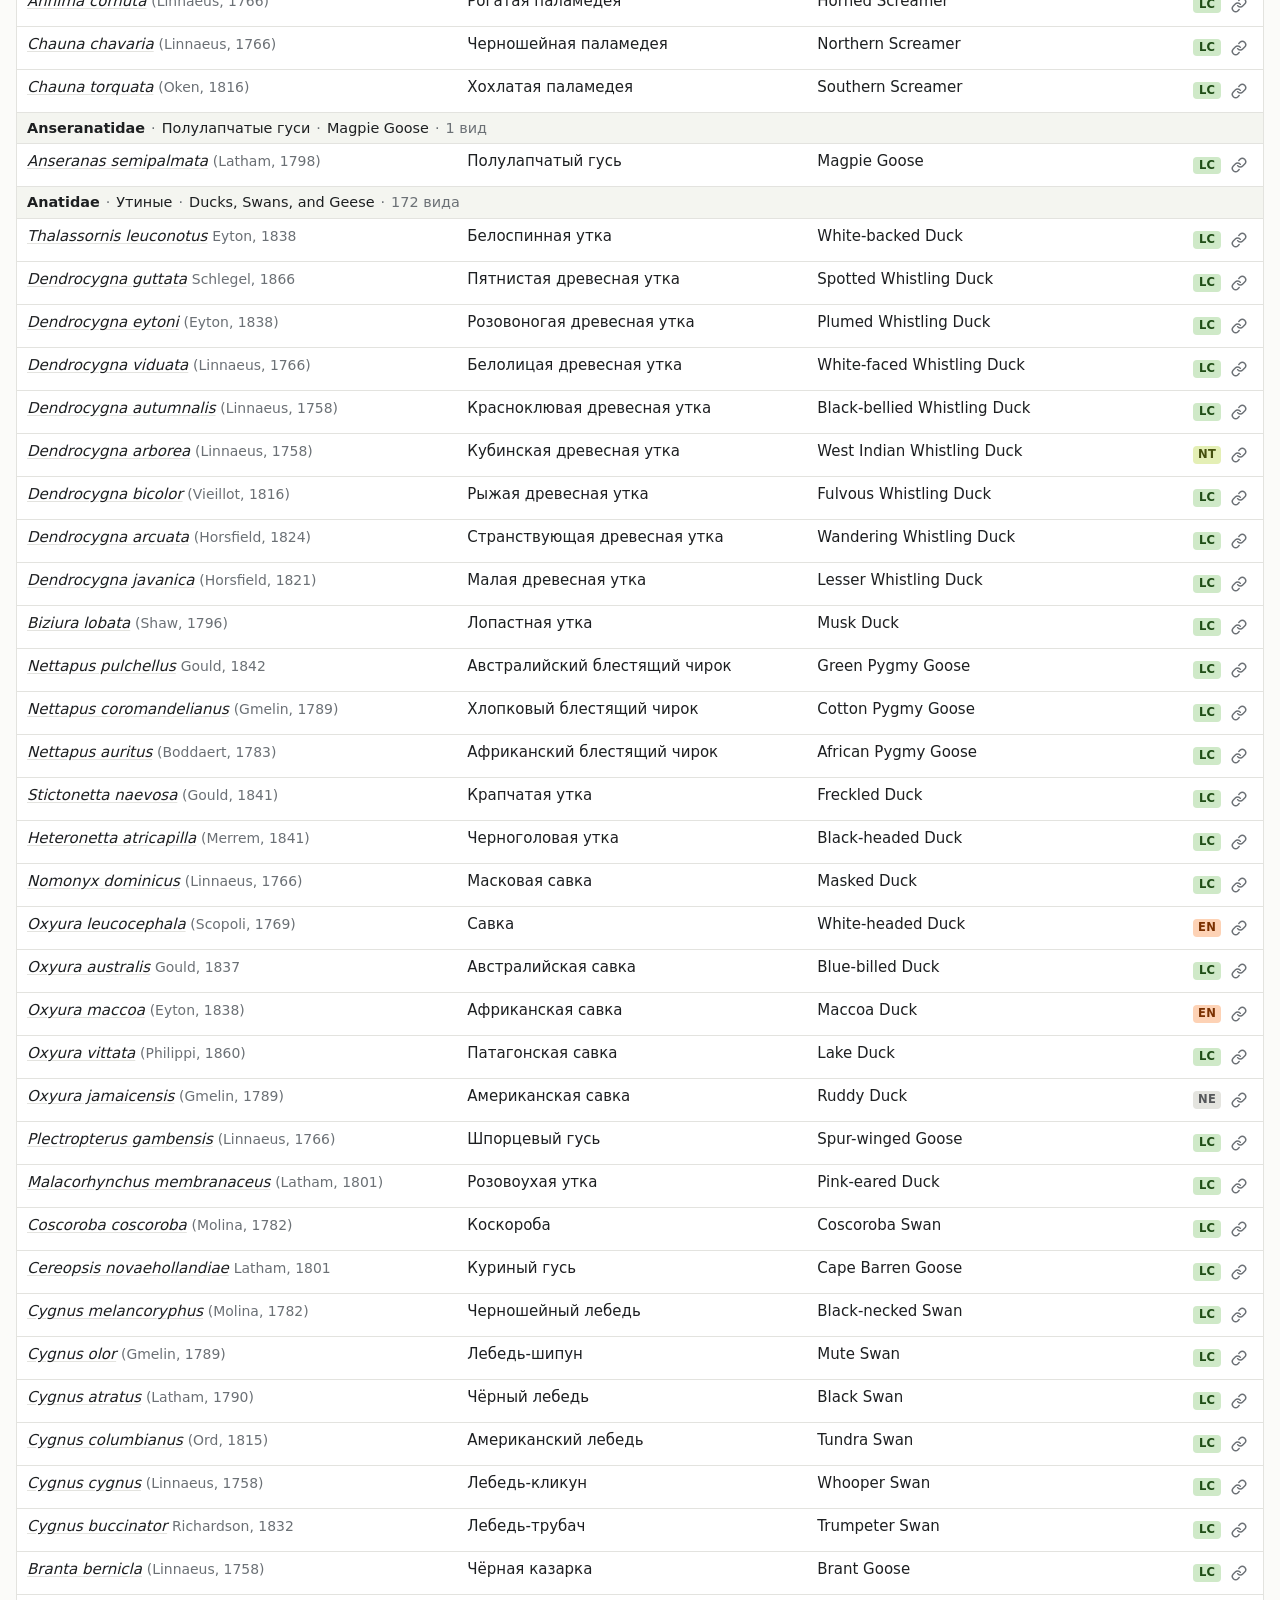
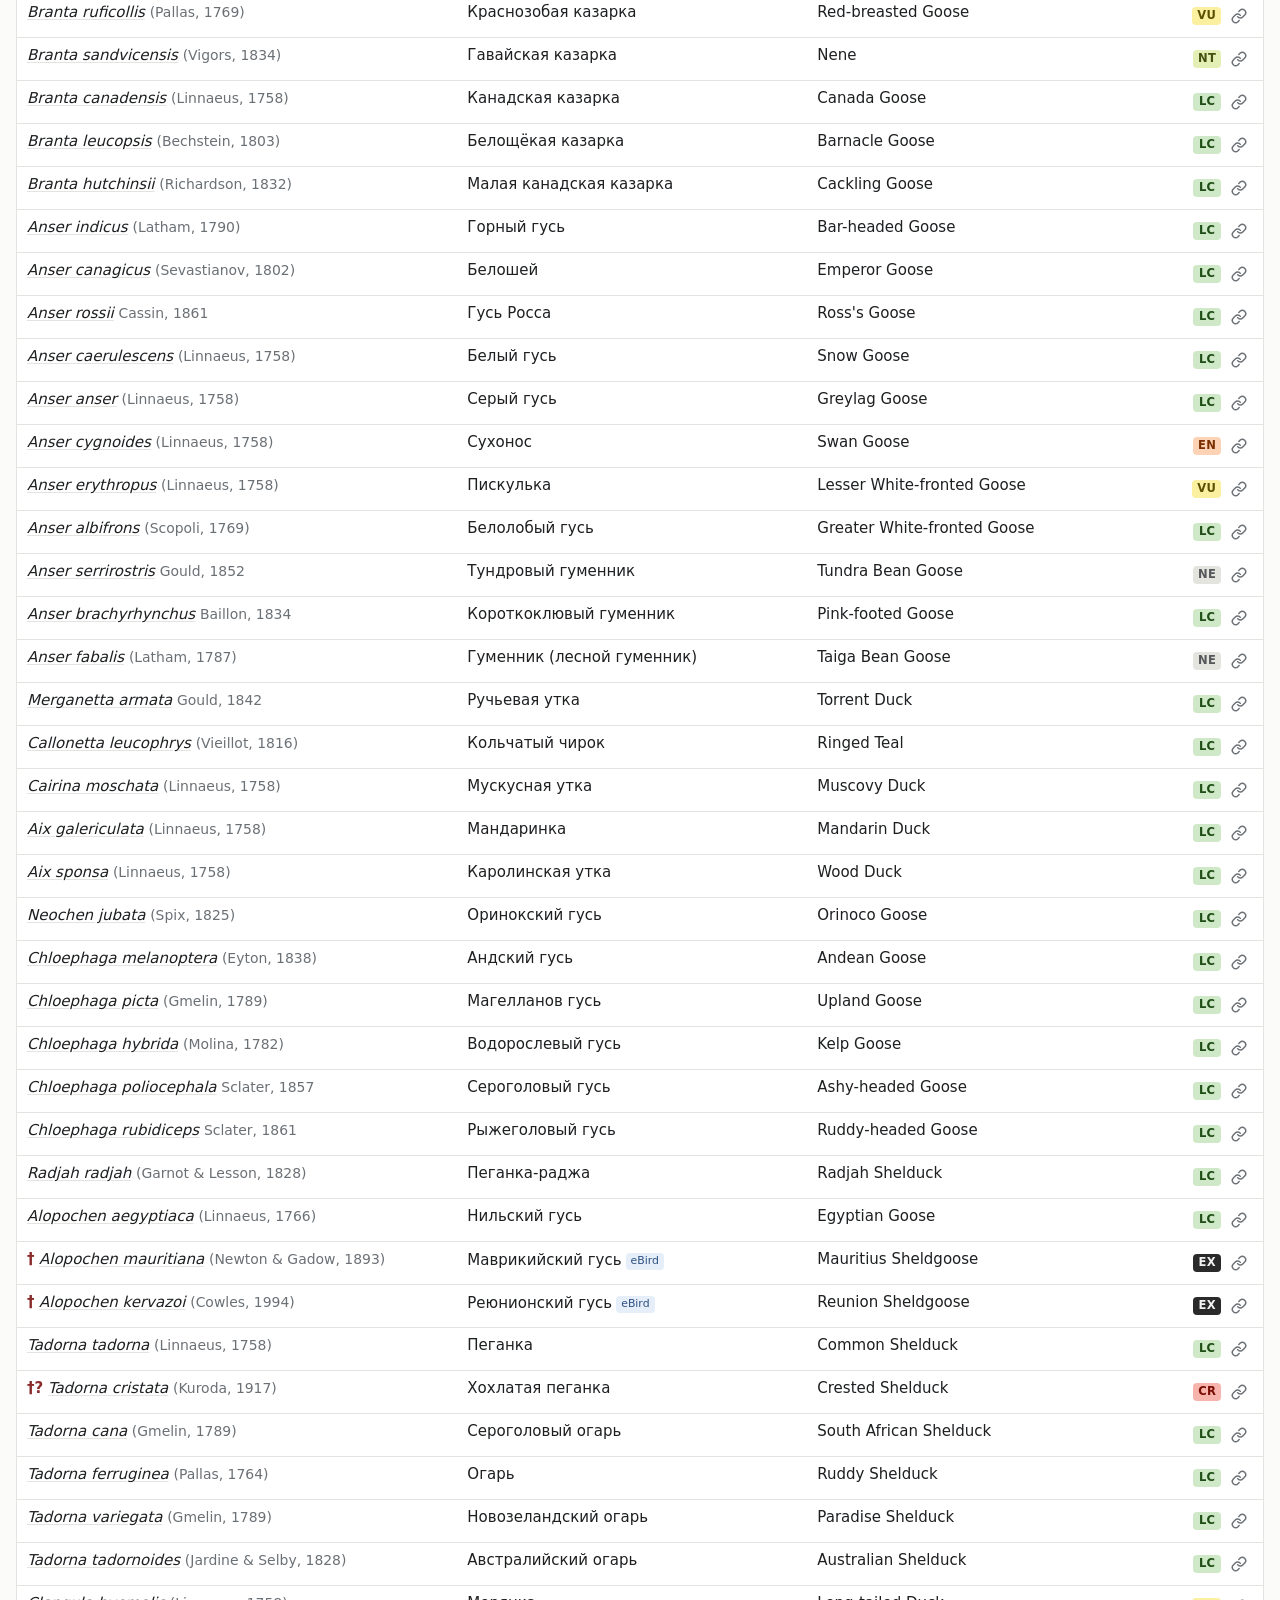
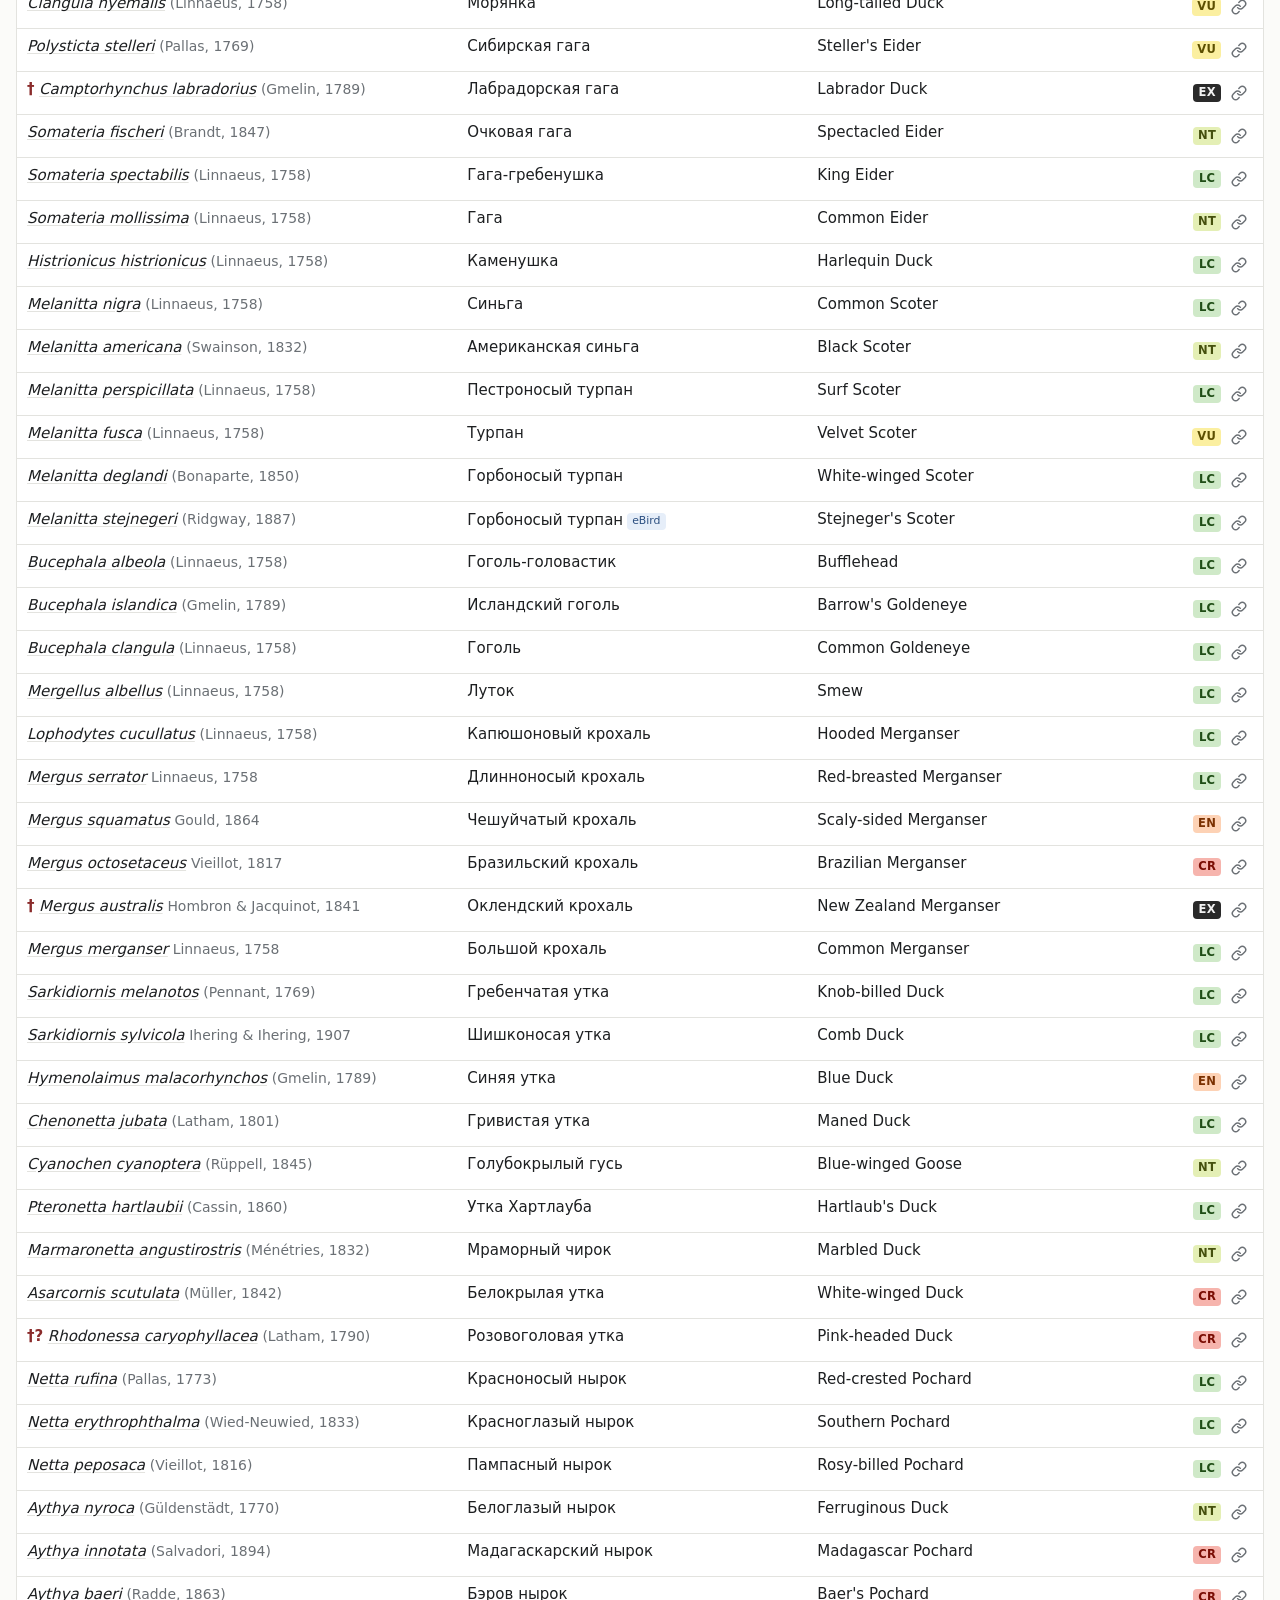
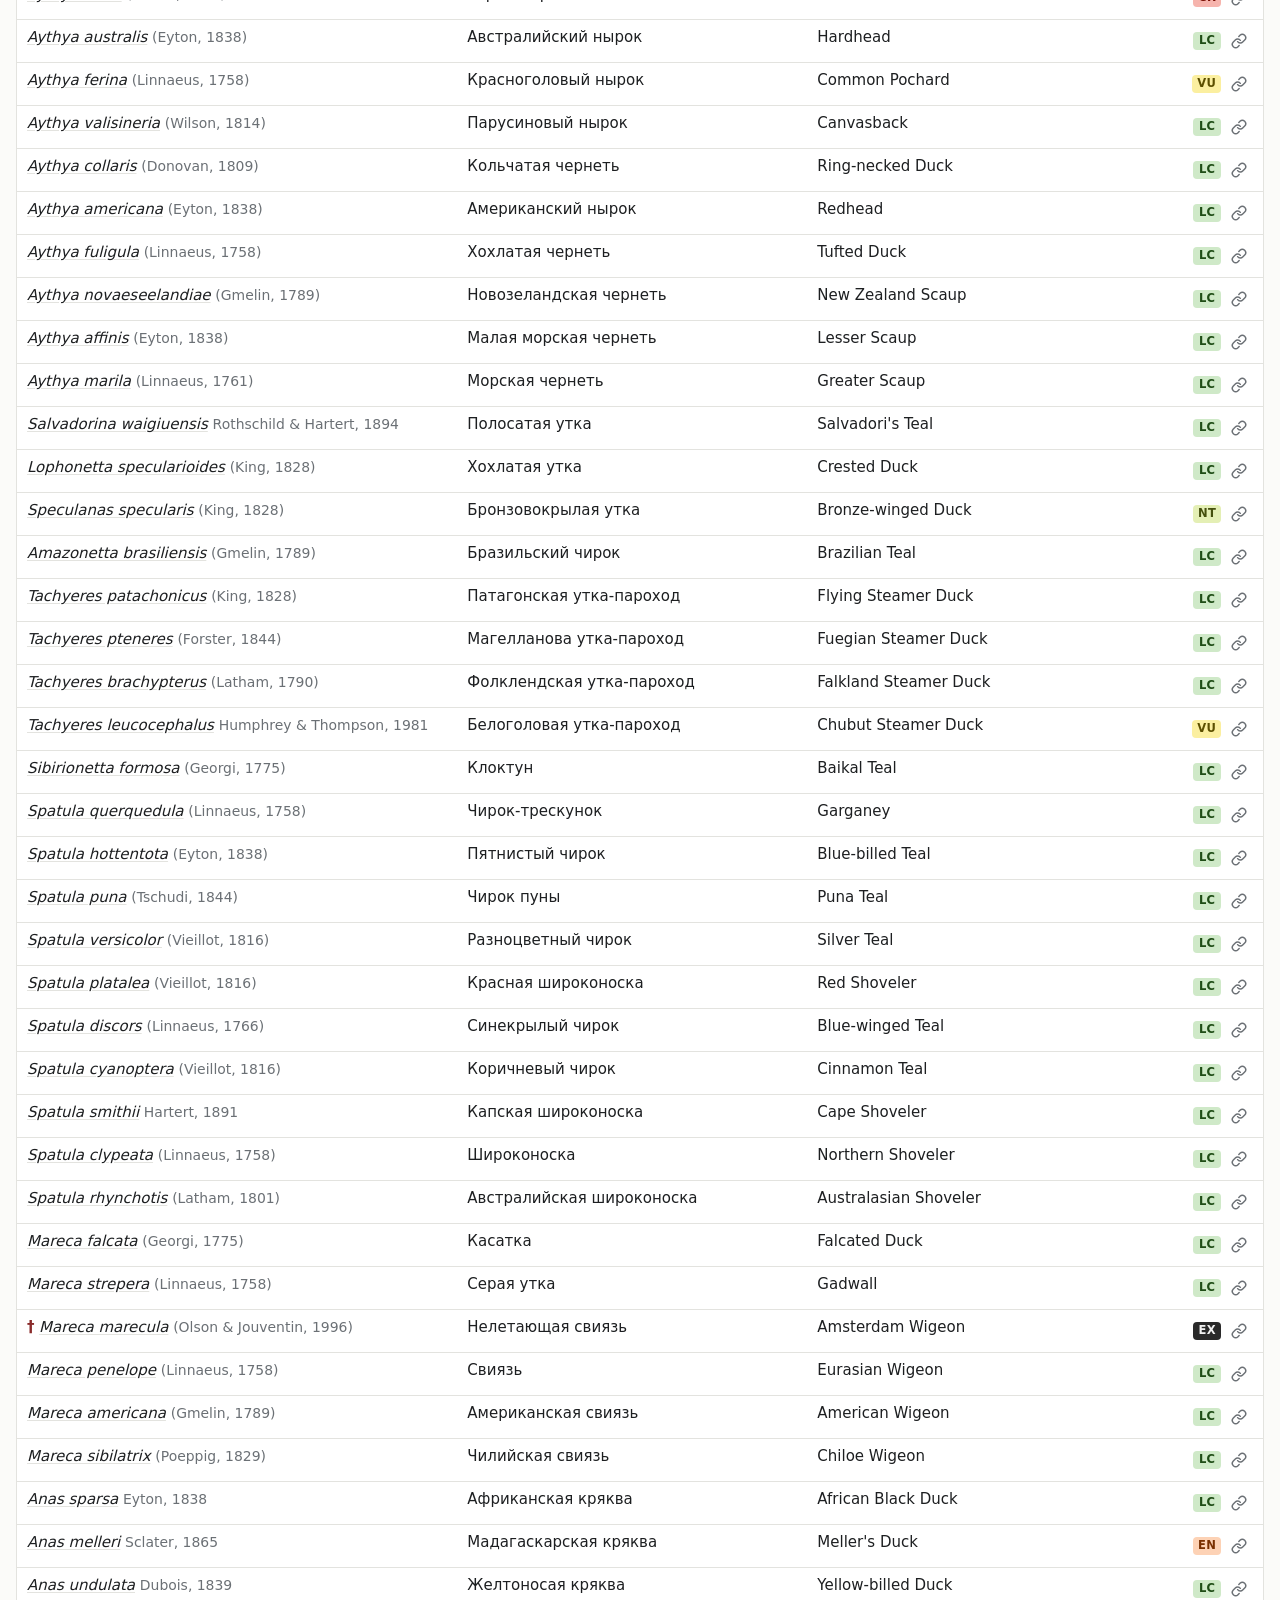
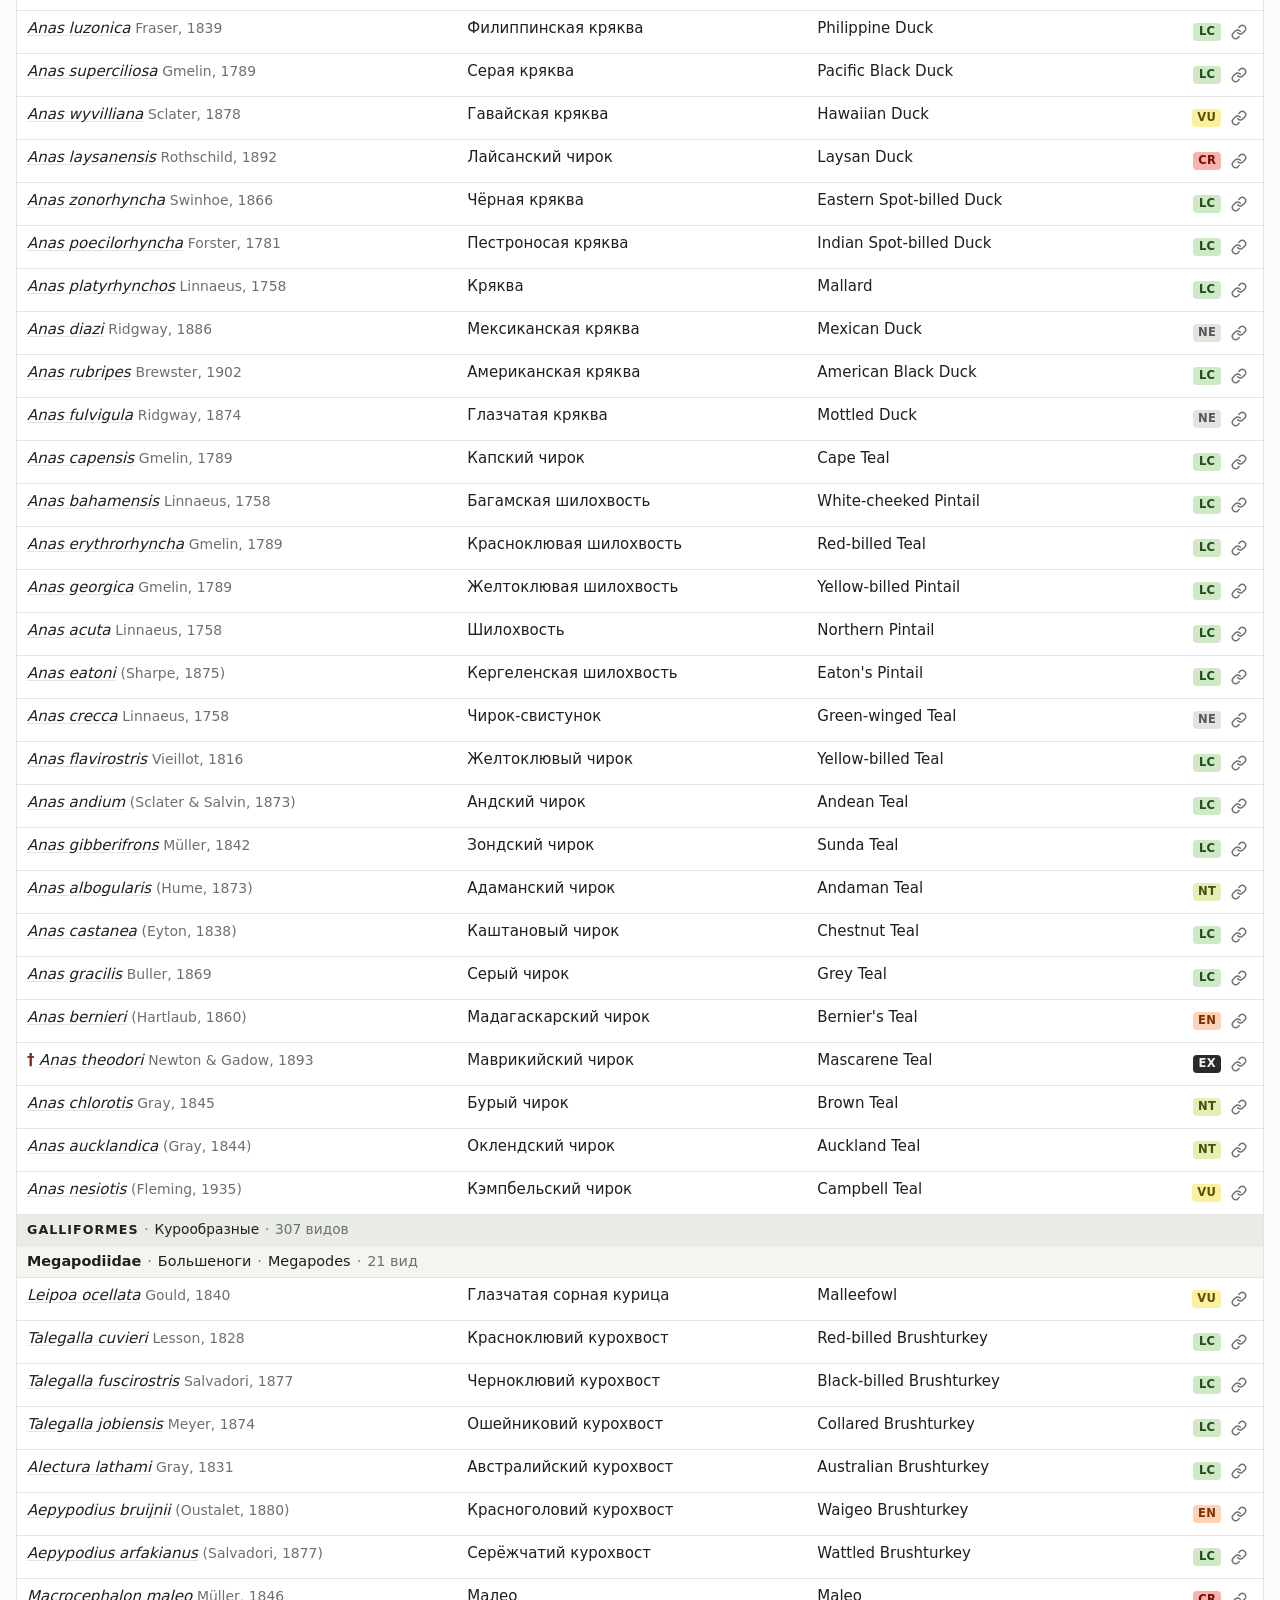
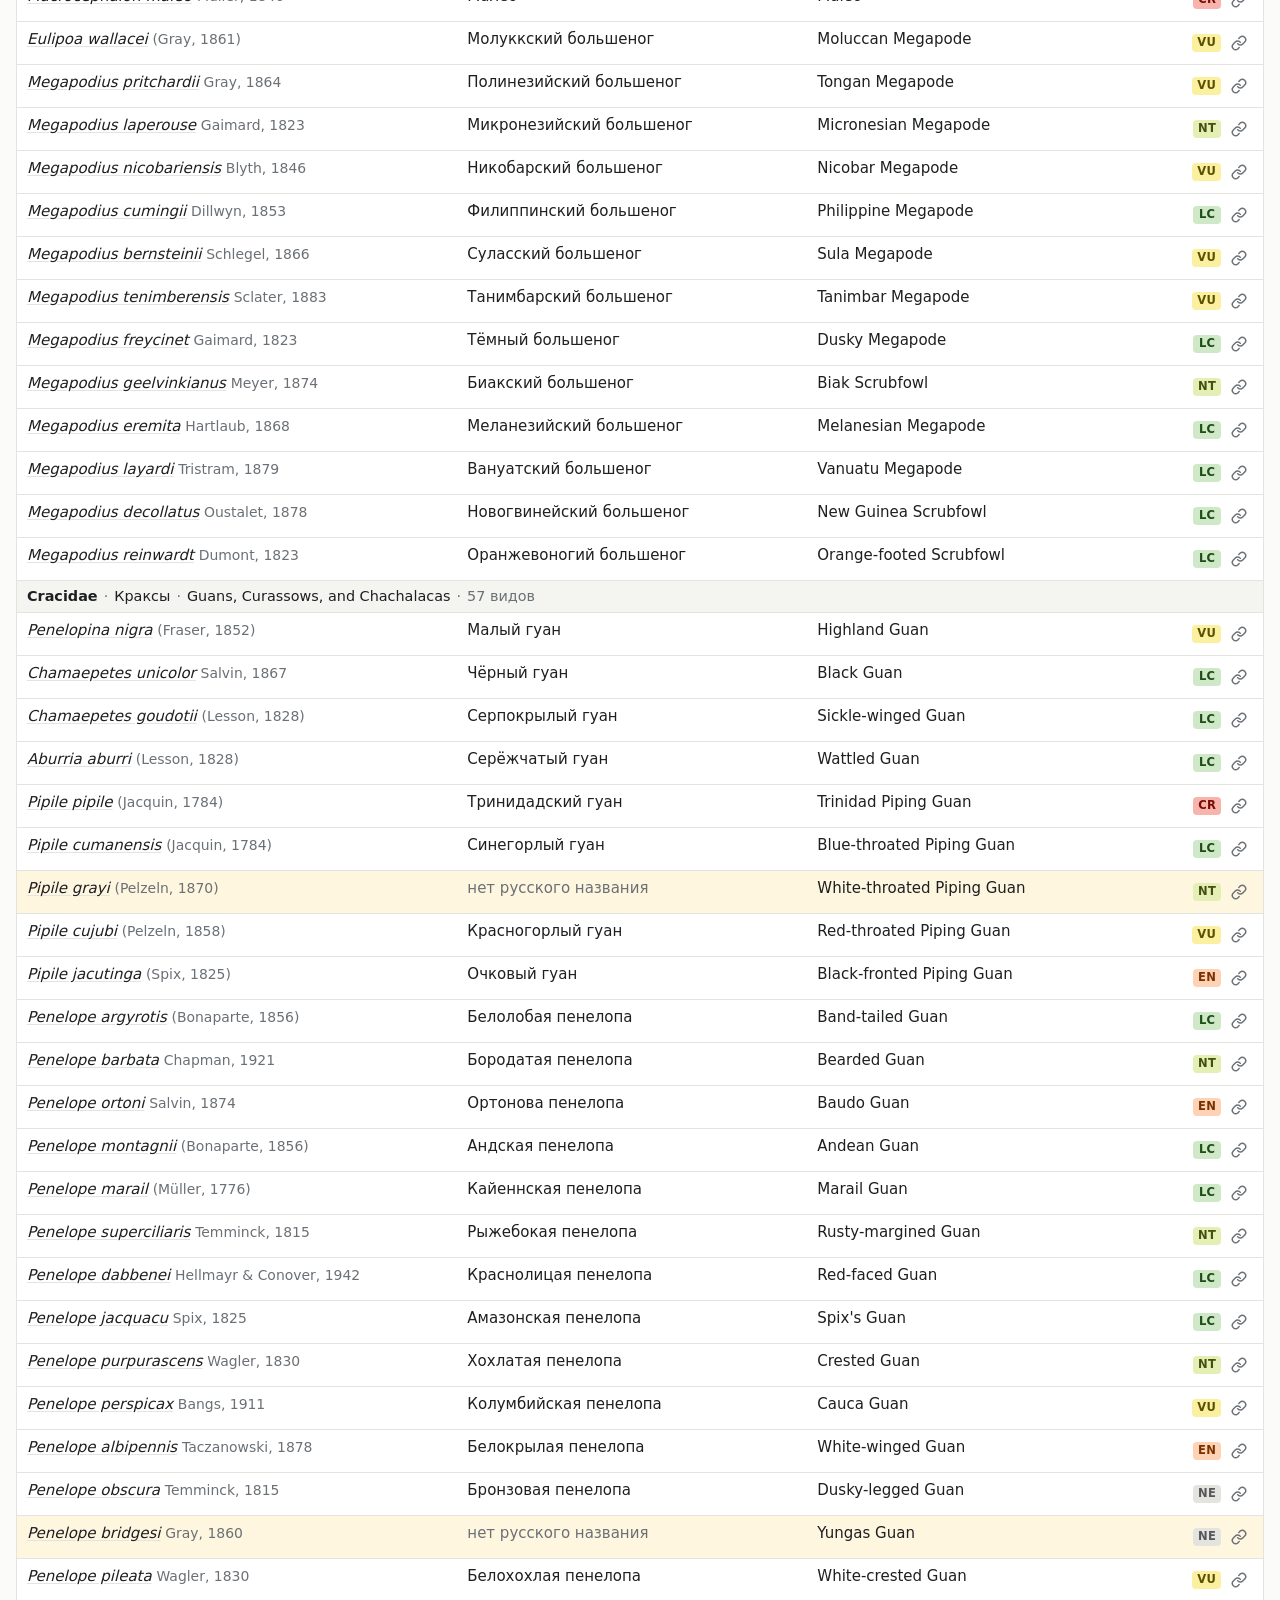
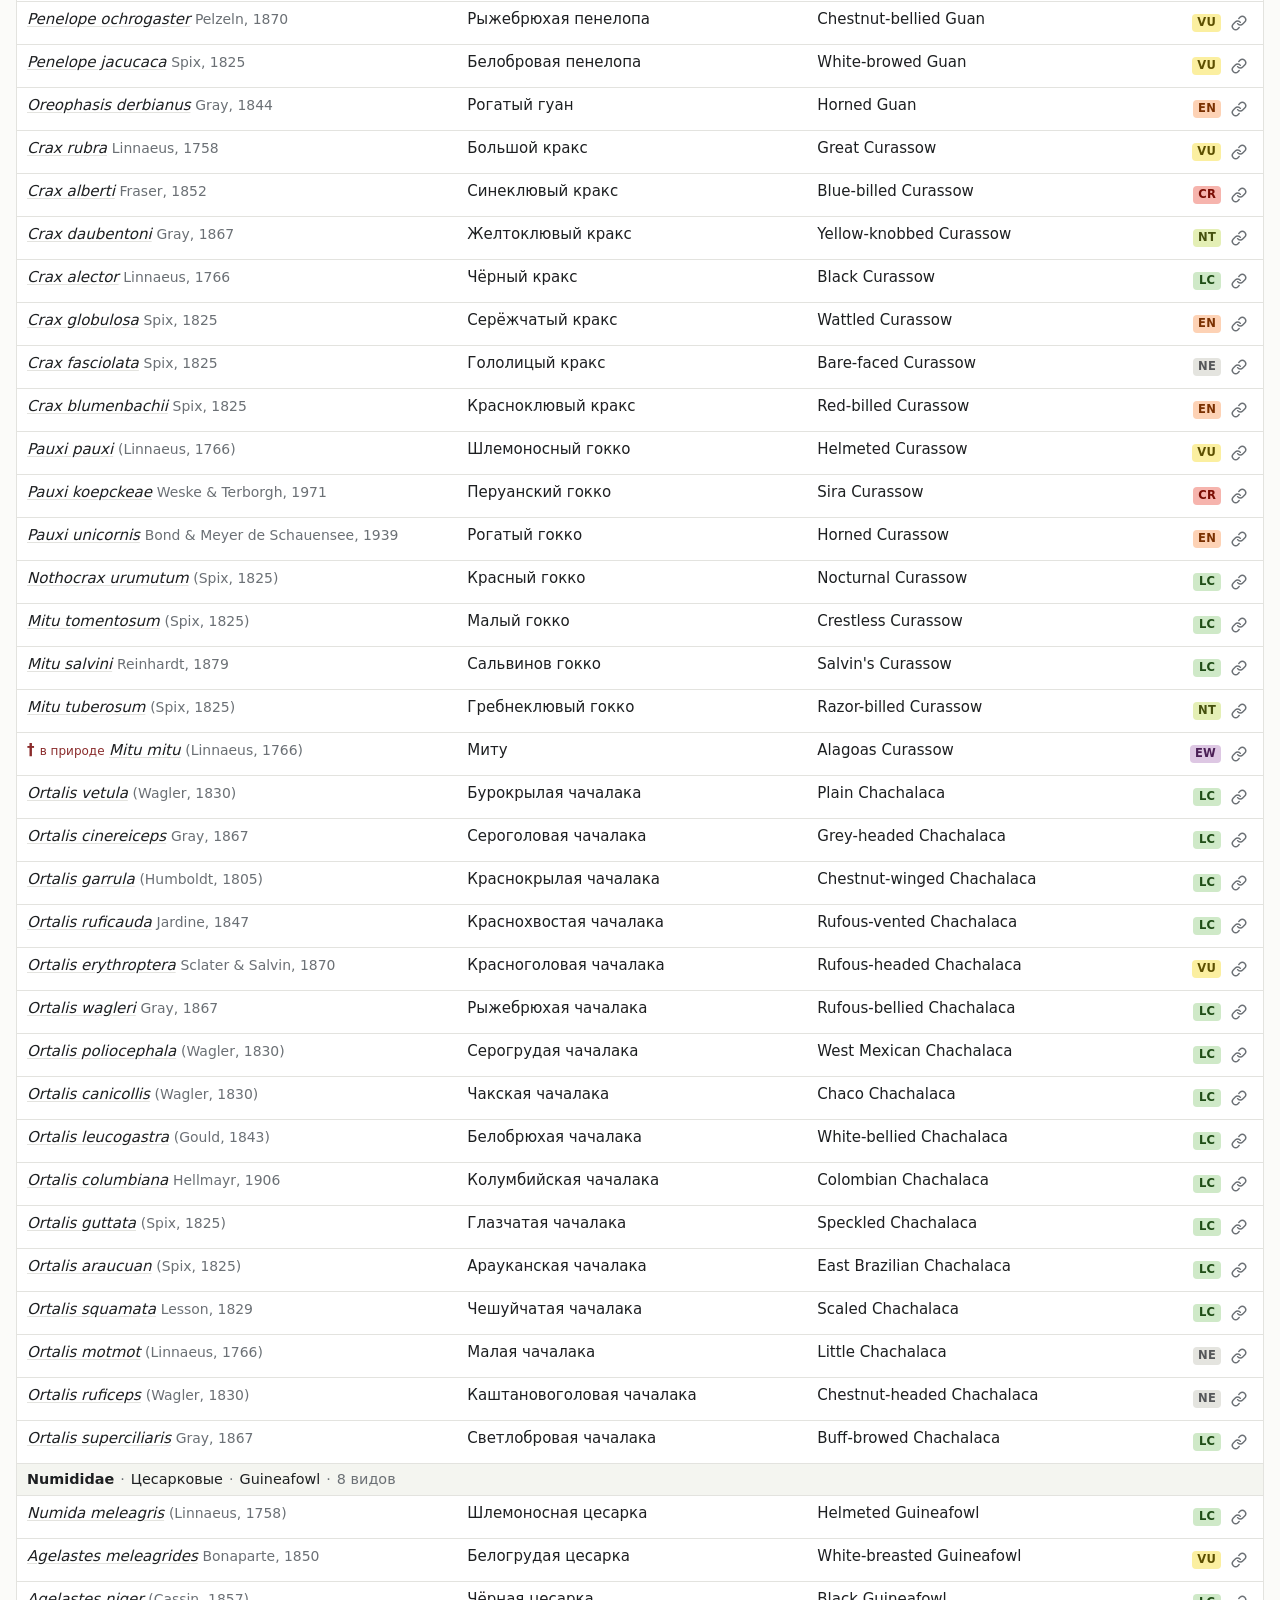
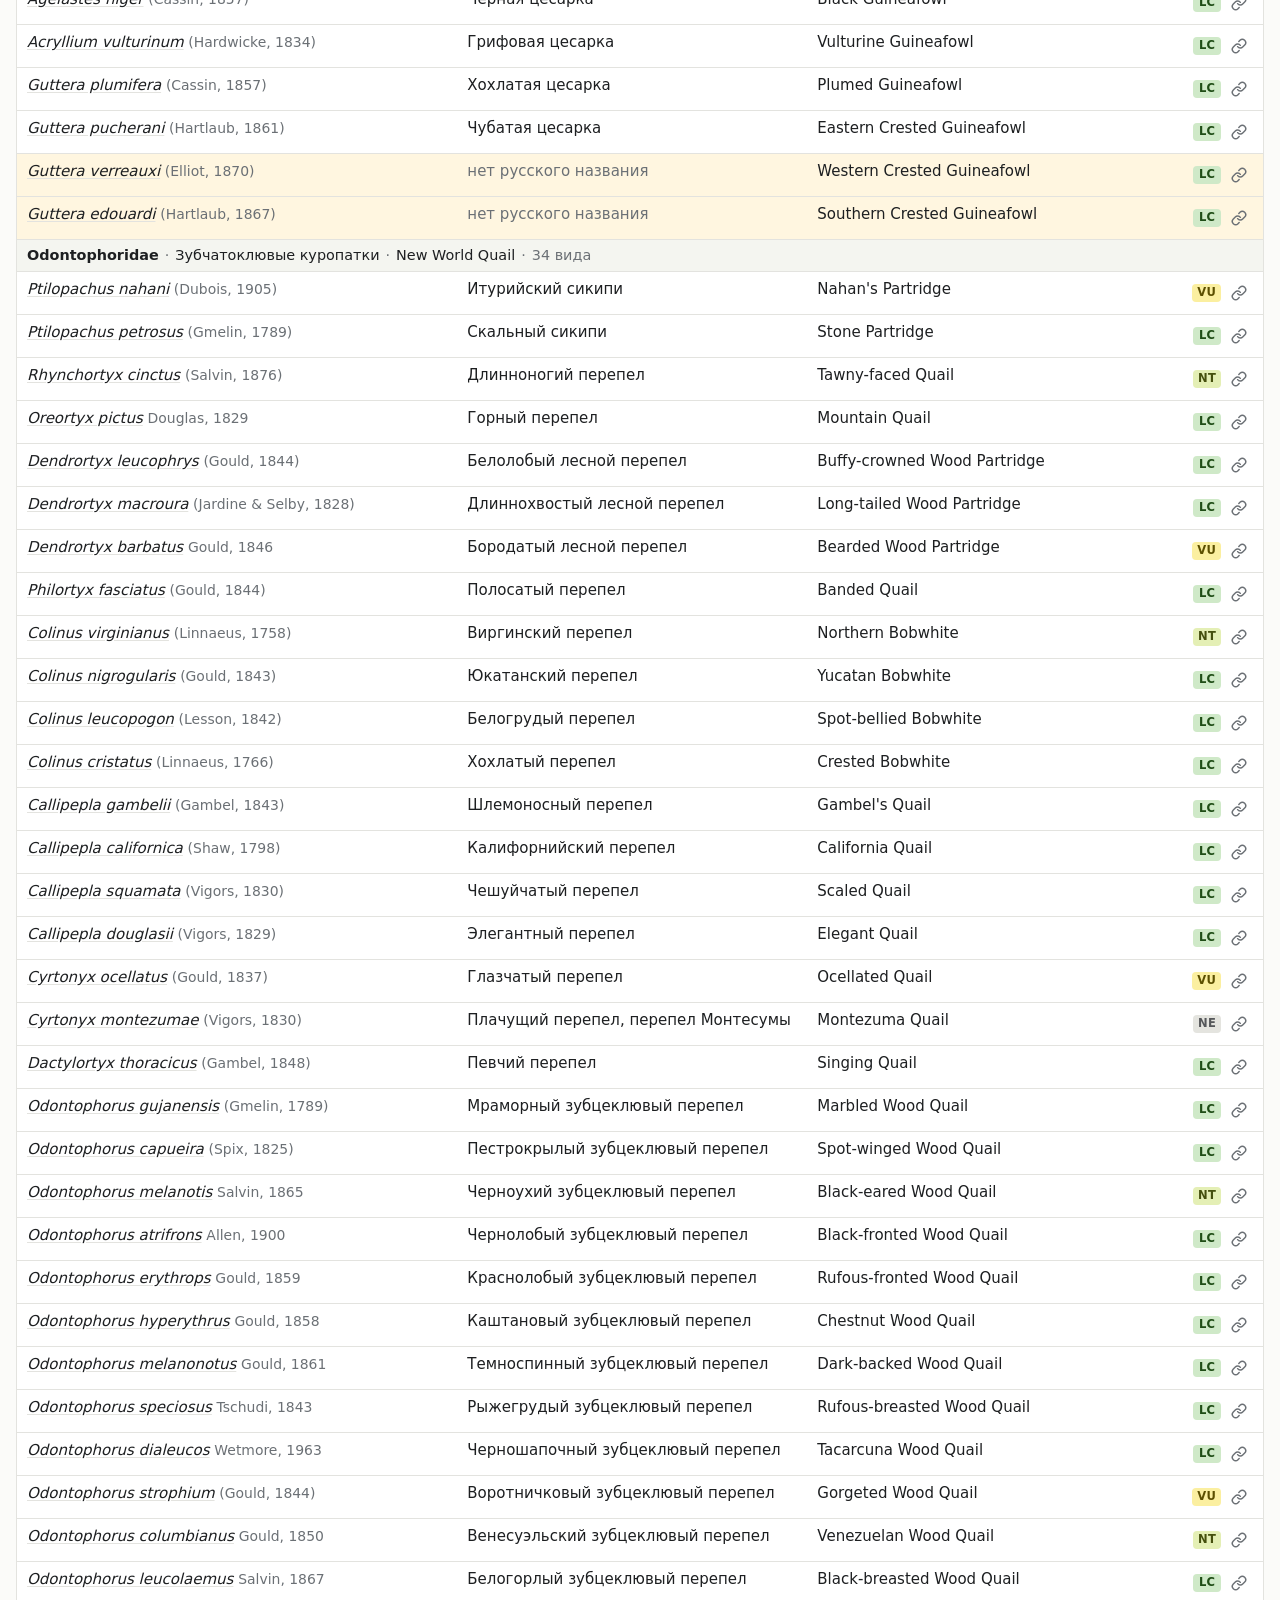
==== commit 8a25d251: "UX for ornithologists: systematic headers, mobile cards, missing-names page - docs/index.html: order" ====
--- a/docs/index.html
+++ b/docs/index.html
@@ -5,191 +5,52 @@
 <meta name="viewport" content="width=device-width, initial-scale=1">
 <title>Птицы мира</title>
 <link rel="icon" href="data:,">
-<meta name="description" content="Указатель всех видов птиц мира, включая недавно вымершие: латинские, английские и русские названия.">
-<style>
-  :root {
-    color-scheme: light dark;
-    --bg: #fbfbf9;
-    --surface: #ffffff;
-    --text: #1d1f21;
-    --muted: #6b7075;
-    --border: #e3e3df;
-    --head-bg: #f3f3ef;
-    --row-hover: #f5f6f2;
-    --missing-bg: #fff6e0;
-    --missing-hover: #fdeec8;
-    --accent: #2f6f4f;
-    --badge-bg: #e6eef9;
-    --badge-text: #2c4f80;
-    --badge-manual-bg: #efe7f6;
-    --badge-manual-text: #5b3a7a;
-    --extinct: #8a2b2b;
-    --focus: #3b82f6;
-    --error-bg: #fdecec;
-    --error-text: #8a1f1f;
-  }
-  @media (prefers-color-scheme: dark) {
-    :root {
-      --bg: #141516;
-      --surface: #1b1c1e;
-      --text: #e6e6e3;
-      --muted: #9a9fa4;
-      --border: #303236;
-      --head-bg: #222326;
-      --row-hover: #232528;
-      --missing-bg: #2e2714;
-      --missing-hover: #3a311a;
-      --accent: #7cc59d;
-      --badge-bg: #22324a;
-      --badge-text: #a9c5ee;
-      --badge-manual-bg: #34263f;
-      --badge-manual-text: #d4b8ec;
-      --extinct: #e39a9a;
-      --focus: #7aa7ff;
-      --error-bg: #3a1c1c;
-      --error-text: #f2b8b8;
-    }
-  }
-  * { box-sizing: border-box; }
-  html { -webkit-text-size-adjust: 100%; }
-  body {
-    margin: 0;
-    background: var(--bg);
-    color: var(--text);
-    font: 15px/1.45 system-ui, -apple-system, "Segoe UI", Roboto, "Helvetica Neue", Arial, sans-serif;
-  }
-  a { color: var(--accent); }
-  a:focus-visible, button:focus-visible, input:focus-visible, th button:focus-visible {
-    outline: 2px solid var(--focus);
-    outline-offset: 2px;
-    border-radius: 3px;
-  }
-  .wrap { max-width: 1280px; margin: 0 auto; padding: 0 16px; }
-  header { padding: 28px 0 12px; }
-  h1 { margin: 0; font-size: 1.9rem; font-weight: 650; letter-spacing: -0.01em; }
-  .subtitle { margin: 2px 0 0; color: var(--muted); font-size: 1.02rem; }
-  .summary { margin: 10px 0 0; font-size: 0.92rem; color: var(--muted); }
-  .summary b { color: var(--text); font-weight: 600; }
-
-  .controls {
-    position: sticky; top: 0; z-index: 2;
-    background: var(--bg);
-    padding: 12px 0;
-    display: flex; flex-wrap: wrap; gap: 10px 18px; align-items: center;
-    border-bottom: 1px solid var(--border);
-  }
-  .search { flex: 1 1 320px; min-width: 0; }
-  .search input {
-    width: 100%;
-    font: inherit;
-    padding: 9px 12px;
-    border: 1px solid var(--border);
-    border-radius: 8px;
-    background: var(--surface);
-    color: var(--text);
-  }
-  .search input:focus-visible { outline-offset: 0; border-color: var(--focus); }
-  .visually-hidden {
-    position: absolute !important; width: 1px; height: 1px; padding: 0; margin: -1px;
-    overflow: hidden; clip: rect(0 0 0 0); white-space: nowrap; border: 0;
-  }
-  .toggle { display: inline-flex; align-items: center; gap: 6px; cursor: pointer; user-select: none; white-space: nowrap; }
-  .toggle input { width: 16px; height: 16px; margin: 0; accent-color: var(--accent); }
-  .count { margin-left: auto; color: var(--muted); font-variant-numeric: tabular-nums; white-space: nowrap; }
-
-  .status-msg { padding: 40px 0; text-align: center; color: var(--muted); }
-  .status-msg.error {
-    color: var(--error-text); background: var(--error-bg);
-    border-radius: 8px; padding: 18px 20px; margin: 20px 0; text-align: left;
-  }
-  .status-msg.error code { font-size: 0.9em; }
-
-  .table-wrap {
-    margin-top: 12px;
-    overflow-x: auto;
-    border: 1px solid var(--border);
-    border-radius: 8px;
-    background: var(--surface);
-  }
-  table { width: 100%; border-collapse: collapse; min-width: 860px; }
-  th, td { text-align: left; vertical-align: top; padding: 7px 10px; border-bottom: 1px solid var(--border); }
-  thead th {
-    background: var(--head-bg);
-    font-weight: 600; font-size: 0.86rem;
-    padding: 0;
-    white-space: nowrap;
-  }
-  thead th button {
-    all: unset;
-    display: block; width: 100%;
-    padding: 8px 10px;
-    cursor: pointer;
-    box-sizing: border-box;
-  }
-  thead th button::after { content: ""; display: inline-block; width: 1em; margin-left: 4px; color: var(--muted); }
-  thead th[aria-sort="ascending"] button::after { content: "▲"; font-size: 0.7em; }
-  thead th[aria-sort="descending"] button::after { content: "▼"; font-size: 0.7em; }
-  tbody tr:hover { background: var(--row-hover); }
-  tbody tr.missing { background: var(--missing-bg); }
-  tbody tr.missing:hover { background: var(--missing-hover); }
-  tbody tr:last-child td { border-bottom: 0; }
-  .c-seq { width: 4.5em; color: var(--muted); font-variant-numeric: tabular-nums; text-align: right; }
-  .sci { font-style: italic; }
-  .sci a { color: inherit; text-decoration-color: var(--border); text-underline-offset: 2px; }
-  .sci a:hover { color: var(--accent); text-decoration-color: currentColor; }
-  .small { display: block; font-size: 0.8rem; color: var(--muted); font-style: normal; }
-  .muted { color: var(--muted); }
-  .badge {
-    display: inline-block;
-    font-size: 0.68rem; line-height: 1;
-    padding: 2px 4px; margin-left: 4px;
-    border-radius: 4px;
-    vertical-align: super;
-    background: var(--badge-bg); color: var(--badge-text);
-    cursor: help;
-  }
-  .badge.manual { background: var(--badge-manual-bg); color: var(--badge-manual-text); }
-  .c-status { white-space: nowrap; }
-  .ext { color: var(--extinct); font-weight: 600; cursor: help; }
-  .iucn { margin-left: 6px; font-size: 0.8rem; color: var(--muted); font-variant-numeric: tabular-nums; }
-
-  .more { text-align: center; padding: 14px 0 4px; }
-  .more button {
-    font: inherit; padding: 8px 18px;
-    border: 1px solid var(--border); border-radius: 8px;
-    background: var(--surface); color: var(--text); cursor: pointer;
-  }
-  .more button:hover { border-color: var(--muted); }
-  .more .muted { display: block; font-size: 0.85rem; margin-top: 6px; }
-
-  footer { margin: 28px 0 40px; padding-top: 16px; border-top: 1px solid var(--border); color: var(--muted); font-size: 0.88rem; }
-  footer h2 { font-size: 0.95rem; margin: 0 0 6px; color: var(--text); font-weight: 600; }
-  footer ul { margin: 0 0 10px; padding-left: 1.2em; }
-  footer li { margin: 2px 0; }
-
-  @media (max-width: 640px) {
-    h1 { font-size: 1.55rem; }
-    .count { margin-left: 0; width: 100%; }
-    th, td { padding: 6px 8px; }
-  }
-</style>
+<meta name="description" content="Систематический список всех видов птиц мира, включая недавно вымершие: латинские, русские и английские названия.">
+<link rel="stylesheet" href="style.css">
 </head>
 <body>
 <div class="wrap">
   <header>
     <h1>Птицы мира</h1>
-    <p class="subtitle">Указатель видов: латынь · English · русский</p>
+    <p class="subtitle">Систематический список видов: латынь · русский · English</p>
     <p class="summary" id="summary" aria-live="polite"></p>
   </header>
 
-  <div class="controls" role="search">
+  <div class="controls" id="controls" role="search">
     <div class="search">
-      <label for="q" class="visually-hidden">Поиск по латинскому, английскому или русскому названию</label>
+      <label for="q" class="visually-hidden">Поиск по латинскому, русскому или английскому названию</label>
       <input id="q" type="search" autocomplete="off" spellcheck="false"
-             placeholder="Поиск по латинскому, английскому или русскому названию" disabled>
+             placeholder="Поиск: латынь, русское или английское название" disabled>
     </div>
-    <label class="toggle"><input type="checkbox" id="f-extinct" disabled> только вымершие</label>
-    <label class="toggle"><input type="checkbox" id="f-problem" disabled> только проблемные</label>
+    <div class="chips">
+      <label class="chip"><input type="checkbox" id="f-extinct" disabled> <span class="lbl-long">только </span>вымершие</label>
+      <label class="chip"><input type="checkbox" id="f-problem" disabled> <span class="lbl-long">только </span>проблемные</label>
+      <label class="sort"><span class="visually-hidden">Порядок</span>
+        <select id="sort" disabled>
+          <option value="seq">Систематика</option>
+          <option value="sci">Латынь А–Я</option>
+          <option value="ru">Русский А–Я</option>
+          <option value="en">English A–Z</option>
+          <option value="status">По статусу</option>
+        </select>
+      </label>
+      <details class="legend" id="legend">
+        <summary aria-label="Обозначения"><span class="lbl">Обозначения</span></summary>
+        <div class="legend-panel">
+          <dl>
+            <dt><span class="ext">†</span></dt><dd>вымерший вид</dd>
+            <dt><span class="ext">†?</span></dt><dd>возможно вымерший</dd>
+            <dt><span class="ext">† <small>в природе</small></span></dt><dd>вымерший в природе (сохранился в неволе)</dd>
+            <dt><span class="badge-demo">eBird</span> <span class="badge-demo">WD</span> <span class="badge-demo manual">ручн.</span></dt>
+            <dd>источник русского названия, если его нет в списке IOC: eBird/Clements, Wikidata, вручную. Нажмите на бейдж для пояснения</dd>
+            <dt><span class="swatch"></span></dt><dd>строка без русского названия</dd>
+            <dt><span class="iucn CR">CR</span> <span class="iucn LC">LC</span></dt>
+            <dd>категория МСОП (IUCN): LC — наименьшие опасения, NT — близкий к уязвимому, VU — уязвимый, EN — вымирающий, CR — в критическом состоянии, EW — исчезнувший в природе, EX — исчезнувший, DD — недостаточно данных, NE — не оценивался; (PE) — возможно исчезнувший</dd>
+            <dt><span class="ico-link" aria-hidden="true"></span></dt><dd>скопировать постоянную ссылку на вид</dd>
+          </dl>
+        </div>
+      </details>
+    </div>
     <span class="count" id="count" aria-live="polite"></span>
   </div>
 
@@ -197,24 +58,19 @@
     <div id="status" class="status-msg" role="status">Загрузка данных…</div>
     <div class="table-wrap" id="table-wrap" hidden>
       <table>
-        <caption class="visually-hidden">Виды птиц мира</caption>
-        <thead>
+        <caption class="visually-hidden">Виды птиц мира в систематическом порядке</caption>
+        <thead id="thead">
           <tr>
-            <th scope="col" data-key="seq" aria-sort="ascending"><button type="button">№</button></th>
-            <th scope="col" data-key="sci"><button type="button">Латинское название</button></th>
-            <th scope="col" data-key="en"><button type="button">English</button></th>
-            <th scope="col" data-key="ru"><button type="button">Русский</button></th>
-            <th scope="col" data-key="family"><button type="button">Семейство</button></th>
-            <th scope="col" data-key="status"><button type="button">Статус</button></th>
+            <th scope="col" class="c-sci" data-key="sci"><button type="button">Латинское название</button></th>
+            <th scope="col" class="c-ru" data-key="ru"><button type="button">Русский</button></th>
+            <th scope="col" class="c-en" data-key="en"><button type="button">English</button></th>
+            <th scope="col" class="c-st" data-key="status"><button type="button">Статус</button></th>
           </tr>
         </thead>
         <tbody id="tbody"></tbody>
       </table>
     </div>
-    <div class="more" id="more" hidden>
-      <button type="button" id="more-btn">Показать ещё</button>
-      <span class="muted" id="more-info"></span>
-    </div>
+    <div class="sentinel" id="sentinel" hidden></div>
   </main>
 
   <footer>
@@ -223,76 +79,122 @@
       <li>Таксономия и английские названия: <a href="https://www.avilist.org" target="_blank" rel="noopener">AviList</a> v2025b — CC BY 4.0</li>
       <li>Русские названия: <a href="https://worldbirdnames.org" target="_blank" rel="noopener">IOC World Bird List</a> v15.2, многоязычный список — CC BY 3.0; в его основе — Волков С.В., Коблик Е.А. «Птицы мира: рекомендуемые русские названия видов» (Зоологический музей МГУ)</li>
       <li>Дополнительные русские названия: eBird/Clements 2025; <a href="https://www.wikidata.org" target="_blank" rel="noopener">Wikidata</a> — CC0</li>
+      <li><a href="missing.html">Виды без русского названия и названия из запасных источников</a> — списки для проверки, с выгрузкой в CSV</li>
       <li>Ссылки на виды ведут в <a href="https://avibase.bsc-eoc.org" target="_blank" rel="noopener">Avibase</a></li>
     </ul>
+    <div class="cite">
+      <h2>Как цитировать</h2>
+      <p id="version">Данные: AviList v2025b, IOC 15.2; сборка от 13.10.2026</p>
+      <p class="ref">Волков С. В., Коблик Е. А. Птицы мира: рекомендуемые русские названия видов. Зоологический музей МГУ.</p>
+      <p class="ref">AviList Core Team. AviList: The Global Avian Checklist, v2025b. <a href="https://doi.org/10.2173/avilist.v2025b" target="_blank" rel="noopener">doi:10.2173/avilist.v2025b</a></p>
+      <p class="ref">Gill F., Donsker D., Rasmussen P. (eds). IOC World Bird List (v15.2). <a href="https://doi.org/10.14344/IOC.ML.15.2" target="_blank" rel="noopener">doi:10.14344/IOC.ML.15.2</a></p>
+    </div>
     <p>Исходный код и данные: <a href="https://github.com/fastasturtle/birds-index" target="_blank" rel="noopener">github.com/fastasturtle/birds-index</a></p>
   </footer>
 </div>
+<div class="toast" id="toast" role="status" aria-live="polite" hidden></div>
 
 <script>
 (function () {
   'use strict';
 
-  var PAGE = 500;
+  var CHUNK = 300;
   var NNBSP = ' '; // narrow no-break space
+  var COLS = 4;
 
   var el = {
     summary: document.getElementById('summary'),
+    controls: document.getElementById('controls'),
     q: document.getElementById('q'),
     fExtinct: document.getElementById('f-extinct'),
     fProblem: document.getElementById('f-problem'),
+    sort: document.getElementById('sort'),
+    legend: document.getElementById('legend'),
     count: document.getElementById('count'),
     status: document.getElementById('status'),
     wrap: document.getElementById('table-wrap'),
+    thead: document.getElementById('thead'),
     tbody: document.getElementById('tbody'),
-    more: document.getElementById('more'),
-    moreBtn: document.getElementById('more-btn'),
-    moreInfo: document.getElementById('more-info'),
+    sentinel: document.getElementById('sentinel'),
+    version: document.getElementById('version'),
+    toast: document.getElementById('toast'),
     ths: Array.prototype.slice.call(document.querySelectorAll('thead th[data-key]'))
   };
 
   var data = [];
-  var matched = [];
-  var shown = 0;
+  var byId = Object.create(null);
+  var taxa = { orders: Object.create(null), families: Object.create(null) };
+  var totals = { o: Object.create(null), f: Object.create(null) };
+  var groupSeq = { o: Object.create(null), f: Object.create(null) };
+  var items = [];      // records and group-header objects, in display order
+  var rendered = 0;
+  var terms = [];
+  var filtered = false;
   var sortKey = 'seq';
   var sortDir = 1;
+  var hitRow = null;
   var collator = new Intl.Collator(['ru', 'en'], { sensitivity: 'base', numeric: true });
 
-  function fmt(n) {
-    return String(n).replace(/\B(?=(\d{3})+(?!\d))/g, NNBSP);
-  }
+  function fmt(n) { return String(n).replace(/\B(?=(\d{3})+(?!\d))/g, NNBSP); }
   function plural(n, one, few, many) {
     var m10 = n % 10, m100 = n % 100;
     if (m10 === 1 && m100 !== 11) return one;
     if (m10 >= 2 && m10 <= 4 && (m100 < 12 || m100 > 14)) return few;
     return many;
   }
+  function vidov(n) { return fmt(n) + ' ' + plural(n, 'вид', 'вида', 'видов'); }
   function esc(s) {
     return String(s).replace(/[&<>"']/g, function (c) {
       return c === '&' ? '&amp;' : c === '<' ? '&lt;' : c === '>' ? '&gt;' : c === '"' ? '&quot;' : '&#39;';
     });
   }
-  function norm(s) {
-    return s.toLowerCase().replace(/ё/g, 'е');
-  }
+  function norm(s) { return String(s).toLowerCase().replace(/ё/g, 'е'); }
 
   var EXT = {
-    extinct: { label: '†', title: 'Вымерший', rank: 3 },
-    possibly_extinct: { label: '†?', title: 'Возможно вымерший', rank: 1 },
-    extinct_in_wild: { label: '† в природе', title: 'Вымерший в природе', rank: 2 }
+    extinct: { html: '†', title: 'Вымерший', rank: 3 },
+    possibly_extinct: { html: '†?', title: 'Возможно вымерший', rank: 1 },
+    extinct_in_wild: { html: '† <small>в природе</small>', title: 'Вымерший в природе', rank: 2 }
   };
   var SRC_BADGE = {
-    ebird: { label: 'eBird', cls: '', title: 'Название взято из eBird, в списке IOC отсутствует' },
-    wikidata: { label: 'WD', cls: '', title: 'Название взято из Wikidata, в списке IOC отсутствует' },
-    manual: { label: 'ручн.', cls: ' manual', title: 'Название добавлено вручную' }
+    ebird: { label: 'eBird', cls: '', title: 'Русское название взято из eBird/Clements: в списке IOC его нет' },
+    wikidata: { label: 'WD', cls: '', title: 'Русское название взято из Wikidata: в списке IOC его нет' },
+    manual: { label: 'ручн.', cls: ' manual', title: 'Русское название добавлено вручную' }
   };
-
+  var IUCN = {
+    LC: 'наименьшие опасения', NT: 'близкий к уязвимому положению', VU: 'уязвимый', EN: 'вымирающий',
+    CR: 'в критическом состоянии', EW: 'исчезнувший в природе', EX: 'исчезнувший',
+    DD: 'недостаточно данных', NE: 'не оценивался'
+  };
+
+  /* ---------- preparation ---------- */
   function prepare(list) {
     for (var i = 0; i < list.length; i++) {
       var r = list[i];
-      r._h = norm([r.sci, r.en, r.ru, r.family, r.family_en, r.order]
-        .filter(function (x) { return x; }).join('\n'));
-      r._x = r.extinct ? EXT[r.extinct] : null;
+      var fk = r.order + '|' + r.family;
+      r._fk = fk;
+      r._n = [r.sci ? norm(r.sci) : '', r.ru ? norm(r.ru) : '', r.en ? norm(r.en) : ''];
+      r._w = ' ' + r._n.join(' ').replace(/[-‐–—()]/g, ' ');
+      r._h = r._n.join('\n') + '\n' + norm([r.family, r.family_en, r.order].filter(Boolean).join('\n'));
+      r._x = r.extinct ? EXT[r.extinct] || null : null;
+      r._a = r.auth != null ? r.auth : r.authority;
+      if (r.id) byId[r.id] = r;
+      totals.o[r.order] = (totals.o[r.order] || 0) + 1;
+      totals.f[fk] = (totals.f[fk] || 0) + 1;
+      if (!(r.order in groupSeq.o)) groupSeq.o[r.order] = r.seq;
+      if (!(fk in groupSeq.f)) groupSeq.f[fk] = r.seq;
+    }
+  }
+
+  function loadTaxa(json) {
+    if (!json || typeof json !== 'object') return;
+    (json.orders || []).forEach(function (o) { if (o && o.sci) taxa.orders[o.sci] = o; });
+    (json.families || []).forEach(function (f) { if (f && f.sci) taxa.families[f.sci] = f; });
+    var gen = json.generated || (json.meta && json.meta.generated);
+    if (gen) {
+      var d = new Date(gen);
+      var s = isNaN(d) ? String(gen)
+        : ('0' + d.getDate()).slice(-2) + '.' + ('0' + (d.getMonth() + 1)).slice(-2) + '.' + d.getFullYear();
+      el.version.textContent = 'Данные: AviList v2025b, IOC 15.2; сборка от ' + s;
     }
   }
 
@@ -303,31 +205,33 @@
       if (r.ru) { withRu++; if (r.ru_source && src.hasOwnProperty(r.ru_source)) src[r.ru_source]++; }
       if (r.extinct) ext++;
     }
+    var nO = Object.keys(totals.o).length, nF = Object.keys(totals.f).length;
     el.summary.innerHTML =
-      '<b>' + fmt(total) + '</b> ' + plural(total, 'вид', 'вида', 'видов') +
+      '<span class="sum-full"><b>' + fmt(total) + '</b> ' + plural(total, 'вид', 'вида', 'видов') +
+      ' в ' + fmt(nF) + ' ' + plural(nF, 'семействе', 'семействах', 'семействах') +
+      ' и ' + fmt(nO) + ' ' + plural(nO, 'отряде', 'отрядах', 'отрядах') +
       ' · русское название есть у <b>' + fmt(withRu) + '</b>' +
       ' (IOC ' + fmt(src.ioc) + ', eBird ' + fmt(src.ebird) + ', Wikidata ' + fmt(src.wikidata) +
       ', вручную ' + fmt(src.manual) + ')' +
-      ' · без названия <b>' + fmt(total - withRu) + '</b>' +
-      ' · вымерших <b>' + fmt(ext) + '</b>';
-  }
-
+      ' · <a href="missing.html">без названия <b>' + fmt(total - withRu) + '</b></a>' +
+      ' · вымерших <b>' + fmt(ext) + '</b></span>' +
+      '<span class="sum-short"><b>' + fmt(total) + '</b> ' + plural(total, 'вид', 'вида', 'видов') +
+      ' · <a href="missing.html">без рус. назв. <b>' + fmt(total - withRu) + '</b></a> · вымерших <b>' + fmt(ext) + '</b></span>';
+  }
+
+  /* ---------- sorting & ranking ---------- */
   function cmpStr(a, b) {
-    // nulls always last regardless of direction
-    if (!a && !b) return 0;
+    if (!a && !b) return 0;   // nulls always last regardless of direction
     if (!a) return 2;
     if (!b) return -2;
     return collator.compare(a, b);
   }
   function sorter(key, dir) {
     return function (a, b) {
-      var c;
+      var c = 0;
       switch (key) {
-        case 'seq': c = (a.seq - b.seq) * dir; break;
         case 'sci': case 'en': case 'ru':
           c = cmpStr(a[key], b[key]); if (Math.abs(c) !== 2) c *= dir; break;
-        case 'family':
-          c = cmpStr(a.family, b.family); if (Math.abs(c) !== 2) c *= dir; break;
         case 'status':
           c = ((a._x ? a._x.rank : 0) - (b._x ? b._x.rank : 0)) * dir;
           if (!c) { c = cmpStr(a.iucn, b.iucn); if (Math.abs(c) !== 2) c *= dir; }
@@ -336,56 +240,147 @@
       return c || (a.seq - b.seq);
     };
   }
+  // 0: a name starts with the whole query; 1: every term starts a word; 2: substring only
+  function rank(r, q) {
+    for (var i = 0; i < 3; i++) if (r._n[i] && r._n[i].lastIndexOf(q, 0) === 0) return 0;
+    for (var t = 0; t < terms.length; t++) if (r._w.indexOf(' ' + terms[t]) === -1) return 2;
+    return 1;
+  }
+
+  /* ---------- rendering ---------- */
+  function hl(s) {
+    if (!s) return '';
+    if (!terms.length) return esc(s);
+    var n = norm(s);
+    if (n.length !== s.length) return esc(s);
+    var iv = [];
+    terms.forEach(function (t) {
+      var p = n.indexOf(t);
+      while (p !== -1) { iv.push([p, p + t.length]); p = n.indexOf(t, p + t.length); }
+    });
+    if (!iv.length) return esc(s);
+    iv.sort(function (a, b) { return a[0] - b[0]; });
+    var out = '', pos = 0, cur = iv[0].slice();
+    for (var i = 1; i <= iv.length; i++) {
+      if (i < iv.length && iv[i][0] <= cur[1]) { cur[1] = Math.max(cur[1], iv[i][1]); continue; }
+      out += esc(s.slice(pos, cur[0])) + '<mark>' + esc(s.slice(cur[0], cur[1])) + '</mark>';
+      pos = cur[1];
+      if (i < iv.length) cur = iv[i].slice();
+    }
+    return out + esc(s.slice(pos));
+  }
+
+  function countLabel(n, total) {
+    if (!filtered || n === total) return vidov(total);
+    return fmt(n) + ' из ' + fmt(total);
+  }
+  function groupHtml(g) {
+    var h, sep = ' <span class="g-sep" aria-hidden="true">·</span> ';
+    if (g.t === 'o') {
+      var o = taxa.orders[g.sci];
+      h = '<tr class="grp grp-o"><th colspan="' + COLS + '" scope="colgroup">' +
+        '<span class="o-lat" lang="la">' + esc(g.sci) + '</span>' +
+        (o && o.ru ? sep + '<span class="g-ru">' + esc(o.ru) + '</span>' : '') +
+        sep + '<span class="g-n">' + countLabel(g.n, totals.o[g.sci]) + '</span></th></tr>';
+    } else {
+      var f = taxa.families[g.sci];
+      var en = (f && f.en) || g.en;
+      h = '<tr class="grp grp-f"><th colspan="' + COLS + '" scope="colgroup">' +
+        '<span class="f-lat" lang="la">' + esc(g.sci) + '</span>' +
+        (f && f.ru ? sep + '<span class="g-ru">' + esc(f.ru) + '</span>' : '') +
+        (en ? sep + '<span lang="en">' + esc(en) + '</span>' : '') +
+        sep + '<span class="g-n">' + countLabel(g.n, totals.f[g.key]) + '</span></th></tr>';
+    }
+    return h;
+  }
 
   function rowHtml(r) {
-    var h = '<tr' + (r.ru ? '' : ' class="missing"') + '>';
-    h += '<td class="c-seq">' + (r.seq != null ? r.seq : '') + '</td>';
-
-    var sci = esc(r.sci || '');
-    if (r.id) {
-      sci = '<a href="https://avibase.bsc-eoc.org/species.jsp?avibaseid=' + encodeURIComponent(r.id) +
-        '" target="_blank" rel="noopener">' + sci + '</a>';
-    }
-    h += '<td><span class="sci">' + sci + '</span>' +
-      (r.authority ? '<span class="small">' + esc(r.authority) + '</span>' : '') + '</td>';
-
-    h += '<td>' + esc(r.en || '') + '</td>';
+    var x = r._x;
+    var mark = x ? '<abbr class="ext" title="' + x.title + '">' + x.html + '</abbr>' : '';
+    var h = '<tr class="sp' + (r.ru ? '' : ' missing') + '"' + (r.id ? ' id="' + esc(r.id) + '"' : '') + '>';
+
+    var sci = hl(r.sci || '');
+    sci = r.id
+      ? '<a class="sci" lang="la" href="https://avibase.bsc-eoc.org/species.jsp?avibaseid=' +
+        encodeURIComponent(r.id.replace(/^avibase-/, '')) + '" target="_blank" rel="noopener">' + sci + '</a>'
+      : '<span class="sci" lang="la">' + sci + '</span>';
+    h += '<td class="c-sci">' + (mark ? '<span class="d-only">' + mark + '</span>' : '') + sci +
+      (r._a ? ' <span class="auth">' + esc(r._a) + '</span>' : '') + '</td>';
 
     if (r.ru) {
       var b = r.ru_source && SRC_BADGE[r.ru_source];
-      h += '<td>' + esc(r.ru) +
-        (b ? '<sup class="badge' + b.cls + '" title="' + b.title + '">' + b.label + '</sup>' : '') + '</td>';
+      h += '<td class="c-ru">' + hl(r.ru) +
+        (b ? '<details class="src' + b.cls + '"><summary title="' + b.title + '">' + b.label +
+          '</summary><span class="pop" role="note">' + b.title + '</span></details>' : '') + '</td>';
     } else {
-      h += '<td><span class="muted">нет названия</span></td>';
-    }
-
-    h += '<td>' + esc(r.family || '') +
-      (r.family_en ? '<span class="small">' + esc(r.family_en) + '</span>' : '') + '</td>';
-
-    h += '<td class="c-status">' +
-      (r._x ? '<span class="ext" title="' + r._x.title + '">' + r._x.label + '</span>' : '') +
-      (r.iucn ? '<span class="iucn" title="Категория МСОП (IUCN)">' + esc(r.iucn) + '</span>' : '') +
+      h += '<td class="c-ru"><span class="muted">нет русского названия</span></td>';
+    }
+
+    h += '<td class="c-en" lang="en">' + hl(r.en || '') + '</td>';
+
+    var iu = r.iucn ? String(r.iucn) : '';
+    var cat = iu.slice(0, 2);
+    h += '<td class="c-st">' + (mark ? '<span class="m-only">' + mark + '</span>' : '') +
+      (iu ? '<abbr class="iucn ' + esc(cat) + '" title="МСОП: ' + esc(iu) + (IUCN[cat] ? ' — ' + IUCN[cat] : '') +
+        '">' + esc(iu) + '</abbr>' : '') +
+      (r.id ? '<button type="button" class="plink" data-id="' + esc(r.id) + '" aria-label="Скопировать ссылку на ' +
+        esc(r.sci || 'вид') + '" title="Скопировать ссылку"><i aria-hidden="true"></i></button>' : '') +
       '</td>';
     return h + '</tr>';
   }
 
-  function renderMore() {
-    var end = Math.min(shown + PAGE, matched.length);
+  function renderChunk(upto) {
+    var end = Math.min(Math.max(rendered + CHUNK, upto || 0), items.length);
+    if (end <= rendered) return;
     var parts = [];
-    for (var i = shown; i < end; i++) parts.push(rowHtml(matched[i]));
+    for (var i = rendered; i < end; i++) {
+      var it = items[i];
+      parts.push(it.t ? groupHtml(it) : rowHtml(it));
+    }
     el.tbody.insertAdjacentHTML('beforeend', parts.join(''));
-    shown = end;
-    var left = matched.length - shown;
-    el.more.hidden = left <= 0;
-    if (left > 0) {
-      el.moreBtn.textContent = 'Показать ещё ' + fmt(Math.min(PAGE, left));
-      el.moreInfo.textContent = 'показано ' + fmt(shown) + ' из ' + fmt(matched.length);
-    }
-  }
-
-  function apply() {
-    var terms = norm(el.q.value.trim()).split(/\s+/).filter(Boolean);
+    rendered = end;
+    if (rendered === CHUNK || rendered === end) measure();
+    var left = items.length - rendered;
+    el.sentinel.hidden = left <= 0;
+    if (left > 0) el.sentinel.textContent = 'Загрузка следующих строк…';
+  }
+  function sentinelNear() {
+    return !el.sentinel.hidden && el.sentinel.getBoundingClientRect().top < window.innerHeight + 1500;
+  }
+  var filling = false;
+  function fill() {
+    if (filling) return;
+    filling = true;
+    var guard = 0;
+    while (rendered < items.length && sentinelNear() && guard++ < 10) renderChunk();
+    filling = false;
+    if (rendered < items.length && sentinelNear()) requestAnimationFrame(fill);
+  }
+  if ('IntersectionObserver' in window) {
+    new IntersectionObserver(function (en) {
+      if (en.some(function (e) { return e.isIntersecting; })) fill();
+    }, { rootMargin: '0px 0px 1500px 0px' }).observe(el.sentinel);
+  }
+  window.addEventListener('scroll', function () { if (sentinelNear()) fill(); }, { passive: true });
+
+  // sticky offsets depend on the real heights of the controls, thead and order header
+  function measure() {
+    var root = document.documentElement.style;
+    root.setProperty('--ctl-h', el.controls.offsetHeight + 'px');
+    root.setProperty('--thead-h', el.thead.offsetHeight + 'px');
+    var oh = el.tbody.querySelector('tr.grp-o');
+    if (oh && oh.offsetHeight) root.setProperty('--oh-h', oh.offsetHeight + 'px');
+  }
+  if ('ResizeObserver' in window) new ResizeObserver(measure).observe(el.controls);
+  window.addEventListener('resize', measure);
+
+  /* ---------- filtering ---------- */
+  function apply(keepHash) {
+    var raw = el.q.value.trim();
+    var q = norm(raw).replace(/\s+/g, ' ');
+    terms = q.split(' ').filter(Boolean);
     var onlyExt = el.fExtinct.checked, onlyProb = el.fProblem.checked;
+    filtered = !!(terms.length || onlyExt || onlyProb);
     var out = [];
     for (var i = 0; i < data.length; i++) {
       var r = data[i];
@@ -397,35 +392,195 @@
       }
       if (ok) out.push(r);
     }
-    out.sort(sorter(sortKey, sortDir));
-    matched = out;
-    shown = 0;
+
+    var grouped = sortKey === 'seq';
+    if (!grouped) {
+      out.sort(sorter(sortKey, sortDir));
+      items = out;
+    } else {
+      if (terms.length) {
+        // groups ordered by their best match, so prefix hits come first without breaking the hierarchy
+        var bo = Object.create(null), bf = Object.create(null);
+        out.forEach(function (r) {
+          var k = rank(r, q); r._r = k;
+          if (!(r.order in bo) || k < bo[r.order]) bo[r.order] = k;
+          if (!(r._fk in bf) || k < bf[r._fk]) bf[r._fk] = k;
+        });
+        out.sort(function (a, b) {
+          return (bo[a.order] - bo[b.order]) || (groupSeq.o[a.order] - groupSeq.o[b.order]) ||
+            (bf[a._fk] - bf[b._fk]) || (groupSeq.f[a._fk] - groupSeq.f[b._fk]) ||
+            (a._r - b._r) || (a.seq - b.seq);
+        });
+      }
+      items = buildGroups(out);
+    }
+
+    rendered = 0;
     el.tbody.textContent = '';
-    el.count.textContent = 'Найдено: ' + fmt(matched.length);
-    if (!matched.length) {
-      el.tbody.innerHTML = '<tr><td colspan="6" class="muted" style="text-align:center;padding:24px">Ничего не найдено</td></tr>';
-      el.more.hidden = true;
+    el.count.textContent = 'Найдено: ' + fmt(out.length);
+    if (!out.length) {
+      el.tbody.innerHTML = '<tr class="empty"><td colspan="' + COLS +
+        '" class="muted" style="text-align:center;padding:24px">Ничего не найдено</td></tr>';
+      el.sentinel.hidden = true;
     } else {
-      renderMore();
-    }
-  }
-
+      renderChunk();
+    }
+    if (!keepHash) {
+      // user changed the query: bring the top of the results into view if we were scrolled past it
+      var top = el.wrap.getBoundingClientRect().top + window.scrollY - el.controls.offsetHeight;
+      if (window.scrollY > top) window.scrollTo(0, top);
+    }
+    if (out.length) fill();
+    syncUrl(keepHash);
+  }
+
+  function buildGroups(list) {
+    var oc = Object.create(null), fc = Object.create(null), i, r;
+    for (i = 0; i < list.length; i++) {
+      r = list[i];
+      oc[r.order] = (oc[r.order] || 0) + 1;
+      fc[r._fk] = (fc[r._fk] || 0) + 1;
+    }
+    var res = [], lastO = null, lastF = null;
+    for (i = 0; i < list.length; i++) {
+      r = list[i];
+      if (r.order !== lastO) { res.push({ t: 'o', sci: r.order, n: oc[r.order] }); lastO = r.order; lastF = null; }
+      if (r._fk !== lastF) {
+        res.push({ t: 'f', sci: r.family, key: r._fk, en: r.family_en, n: fc[r._fk] });
+        lastF = r._fk;
+      }
+      res.push(r);
+    }
+    return res;
+  }
+
+  /* ---------- URL state ---------- */
+  function syncUrl(keepHash) {
+    var p = new URLSearchParams();
+    var q = el.q.value.trim();
+    if (q) p.set('q', q);
+    if (el.fExtinct.checked) p.set('extinct', '1');
+    if (el.fProblem.checked) p.set('problems', '1');
+    if (sortKey !== 'seq') p.set('sort', (sortDir < 0 ? '-' : '') + sortKey);
+    var s = p.toString();
+    var url = location.pathname + (s ? '?' + s : '') + (keepHash ? location.hash : '');
+    if (url !== location.pathname + location.search + location.hash) {
+      try { history.replaceState(null, '', url); } catch (e) { /* sandboxed */ }
+    }
+  }
+  function readUrl() {
+    var p = new URLSearchParams(location.search);
+    el.q.value = p.get('q') || '';
+    el.fExtinct.checked = p.get('extinct') === '1';
+    el.fProblem.checked = p.get('problems') === '1';
+    var s = p.get('sort') || '';
+    var dir = s.charAt(0) === '-' ? -1 : 1;
+    s = s.replace(/^-/, '');
+    if (['sci', 'ru', 'en', 'status'].indexOf(s) !== -1) { sortKey = s; sortDir = dir; } else { sortKey = 'seq'; sortDir = 1; }
+    syncSortUi();
+  }
+  function syncSortUi() {
+    el.sort.value = sortKey;
+    el.ths.forEach(function (th) {
+      if (th.getAttribute('data-key') === sortKey) th.setAttribute('aria-sort', sortDir === 1 ? 'ascending' : 'descending');
+      else th.removeAttribute('aria-sort');
+    });
+  }
+
+  /* ---------- permalinks ---------- */
+  function lookup(hash) {
+    var id;
+    try { id = decodeURIComponent(hash.replace(/^#/, '')); } catch (e) { id = hash.replace(/^#/, ''); }
+    if (!id) return null;
+    return byId[id] || byId['avibase-' + id] || null;
+  }
+  function goTo(r, smooth) {
+    var idx = items.indexOf(r);
+    if (idx === -1) {
+      // filtered out: reset search and filters so the species can be shown
+      el.q.value = ''; el.fExtinct.checked = false; el.fProblem.checked = false;
+      apply(true);
+      idx = items.indexOf(r);
+      if (idx === -1) return;
+    }
+    if (idx >= rendered) renderChunk(idx + 60);
+    var row = document.getElementById(r.id);
+    if (!row) return;
+    if (hitRow) { hitRow.classList.remove('hit'); hitRow.removeAttribute('tabindex'); }
+    hitRow = row;
+    row.classList.add('hit');
+    row.setAttribute('tabindex', '-1');
+    row.scrollIntoView({ block: 'center', behavior: smooth ? 'smooth' : 'auto' });
+    try { row.focus({ preventScroll: true }); } catch (e) { /* old browsers */ }
+  }
+  function onHash() {
+    var r = lookup(location.hash);
+    if (r) goTo(r, false);
+  }
+  window.addEventListener('hashchange', onHash);
+
+  var toastTimer = null;
+  function toast(html, ms) {
+    el.toast.innerHTML = html;
+    el.toast.hidden = false;
+    clearTimeout(toastTimer);
+    toastTimer = setTimeout(function () { el.toast.hidden = true; }, ms || 2200);
+  }
+  function permalink(id) {
+    return location.origin + location.pathname + '#' + encodeURIComponent(id);
+  }
+  function copyLink(id) {
+    var url = permalink(id);
+    try { history.replaceState(null, '', location.pathname + location.search + '#' + encodeURIComponent(id)); } catch (e) { /* ignore */ }
+    var r = byId[id];
+    if (r) goTo(r, true);
+    function fallback() {
+      toast('Скопируйте ссылку:<input type="text" readonly aria-label="Ссылка на вид" value="' + esc(url) + '">', 8000);
+      var inp = el.toast.querySelector('input');
+      inp.focus(); inp.select();
+      try { if (document.execCommand('copy')) toast('Ссылка скопирована', 2000); } catch (e) { /* keep visible */ }
+    }
+    if (navigator.clipboard && window.isSecureContext) {
+      navigator.clipboard.writeText(url).then(function () { toast('Ссылка скопирована'); }, fallback);
+    } else {
+      fallback();
+    }
+  }
+
+  /* ---------- events ---------- */
   var timer = null;
   el.q.addEventListener('input', function () {
     clearTimeout(timer);
-    timer = setTimeout(apply, 150);
+    timer = setTimeout(function () { apply(); }, 150);
   });
-  el.fExtinct.addEventListener('change', apply);
-  el.fProblem.addEventListener('change', apply);
-  el.moreBtn.addEventListener('click', renderMore);
+  el.fExtinct.addEventListener('change', function () { apply(); });
+  el.fProblem.addEventListener('change', function () { apply(); });
+  el.sort.addEventListener('change', function () {
+    sortKey = el.sort.value; sortDir = 1;
+    syncSortUi(); apply();
+  });
   el.ths.forEach(function (th) {
     th.querySelector('button').addEventListener('click', function () {
       var key = th.getAttribute('data-key');
       if (key === sortKey) sortDir = -sortDir; else { sortKey = key; sortDir = 1; }
-      el.ths.forEach(function (o) { o.removeAttribute('aria-sort'); });
-      th.setAttribute('aria-sort', sortDir === 1 ? 'ascending' : 'descending');
-      apply();
+      syncSortUi(); apply();
     });
+  });
+  el.tbody.addEventListener('click', function (e) {
+    var b = e.target.closest && e.target.closest('.plink');
+    if (b) { e.preventDefault(); copyLink(b.getAttribute('data-id')); }
+  });
+  // close open popovers (source badges, legend) when tapping elsewhere or pressing Escape
+  document.addEventListener('click', function (e) {
+    var keep = e.target.closest && e.target.closest('details');
+    document.querySelectorAll('details.src[open], details.legend[open]').forEach(function (d) {
+      if (d !== keep) d.open = false;
+    });
+  });
+  document.addEventListener('keydown', function (e) {
+    if (e.key === 'Escape') {
+      document.querySelectorAll('details.src[open], details.legend[open]').forEach(function (d) { d.open = false; });
+    }
   });
 
   function fail(err) {
@@ -441,6 +596,11 @@
       '<br><span class="muted">' + esc(err && err.message ? err.message : String(err)) + '</span>';
   }
 
+  readUrl();
+  var taxaReq = fetch('data/taxa.json')
+    .then(function (res) { return res.ok ? res.json() : null; })
+    .catch(function () { return null; });
+
   fetch('data/species.json')
     .then(function (res) {
       if (!res.ok) throw new Error('HTTP ' + res.status + ' при загрузке data/species.json');
@@ -448,14 +608,21 @@
     })
     .then(function (json) {
       if (!Array.isArray(json)) throw new Error('Неверный формат данных: ожидался массив');
-      data = json;
+      return taxaReq.then(function (t) { return [json, t]; });
+    })
+    .then(function (res) {
+      try { loadTaxa(res[1]); } catch (e) { /* taxa.json is optional */ }
+      data = res[0];
       data.sort(function (a, b) { return a.seq - b.seq; });
       prepare(data);
       renderSummary();
       el.status.hidden = true;
       el.wrap.hidden = false;
-      [el.q, el.fExtinct, el.fProblem].forEach(function (x) { x.disabled = false; });
-      apply();
+      [el.q, el.fExtinct, el.fProblem, el.sort].forEach(function (x) { x.disabled = false; });
+      apply(true);
+      measure();
+      if (location.hash) onHash();
+      window.__firstPaint = performance.now();
     })
     .catch(fail);
 })();
--- a/docs/style.css
+++ b/docs/style.css
@@ -0,0 +1,335 @@
+/* Shared styles for index.html and missing.html (no build step). */
+:root {
+  color-scheme: light dark;
+  --bg: #fbfbf9;
+  --surface: #ffffff;
+  --text: #1d1f21;
+  --muted: #6b7075;
+  --border: #e3e3df;
+  --head-bg: #f3f3ef;
+  --order-bg: #e9ece4;
+  --family-bg: #f4f5f0;
+  --row-hover: #f5f6f2;
+  --missing-bg: #fff6e0;
+  --missing-hover: #fdeec8;
+  --hit-bg: #dff0e6;
+  --accent: #2f6f4f;
+  --mark-bg: #ffe58a;
+  --mark-text: inherit;
+  --badge-bg: #e6eef9;
+  --badge-text: #2c4f80;
+  --badge-manual-bg: #efe7f6;
+  --badge-manual-text: #5b3a7a;
+  --extinct: #8a2b2b;
+  --focus: #3b82f6;
+  --error-bg: #fdecec;
+  --error-text: #8a1f1f;
+  --shadow: 0 6px 24px rgba(0,0,0,.12);
+  --ctl-h: 64px;
+  --thead-h: 34px;
+  --oh-h: 30px;
+}
+@media (prefers-color-scheme: dark) {
+  :root {
+    --bg: #141516;
+    --surface: #1b1c1e;
+    --text: #e6e6e3;
+    --muted: #9a9fa4;
+    --border: #303236;
+    --head-bg: #222326;
+    --order-bg: #283028;
+    --family-bg: #212422;
+    --row-hover: #232528;
+    --missing-bg: #2e2714;
+    --missing-hover: #3a311a;
+    --hit-bg: #1f3a2b;
+    --accent: #7cc59d;
+    --mark-bg: #6b5a12;
+    --mark-text: #fff6cf;
+    --badge-bg: #22324a;
+    --badge-text: #a9c5ee;
+    --badge-manual-bg: #34263f;
+    --badge-manual-text: #d4b8ec;
+    --extinct: #e39a9a;
+    --focus: #7aa7ff;
+    --error-bg: #3a1c1c;
+    --error-text: #f2b8b8;
+    --shadow: 0 6px 24px rgba(0,0,0,.5);
+  }
+}
+* { box-sizing: border-box; }
+html { -webkit-text-size-adjust: 100%; }
+body {
+  margin: 0;
+  background: var(--bg);
+  color: var(--text);
+  font: 15px/1.45 system-ui, -apple-system, "Segoe UI", Roboto, "Helvetica Neue", Arial, sans-serif;
+}
+a { color: var(--accent); }
+a:focus-visible, button:focus-visible, input:focus-visible, select:focus-visible,
+summary:focus-visible, .chip:focus-within, tr:focus-visible {
+  outline: 2px solid var(--focus);
+  outline-offset: 2px;
+  border-radius: 3px;
+}
+.wrap { max-width: 1280px; margin: 0 auto; padding: 0 16px; }
+header { padding: 28px 0 12px; }
+h1 { margin: 0; font-size: 1.9rem; font-weight: 650; letter-spacing: -0.01em; }
+.subtitle { margin: 2px 0 0; color: var(--muted); font-size: 1.02rem; }
+.summary { margin: 10px 0 0; font-size: 0.92rem; color: var(--muted); }
+.summary b { color: var(--text); font-weight: 600; }
+.summary a b { color: inherit; }
+.sum-short { display: none; }
+.visually-hidden {
+  position: absolute !important; width: 1px; height: 1px; padding: 0; margin: -1px;
+  overflow: hidden; clip: rect(0 0 0 0); white-space: nowrap; border: 0;
+}
+.muted { color: var(--muted); }
+
+/* ---------- controls ---------- */
+.controls {
+  position: sticky; top: 0; z-index: 10;
+  background: var(--bg);
+  padding: 10px 0;
+  display: flex; flex-wrap: wrap; gap: 8px 14px; align-items: center;
+  border-bottom: 1px solid var(--border);
+}
+.search { flex: 1 1 340px; min-width: 0; }
+.search input {
+  width: 100%; font: inherit; padding: 9px 12px;
+  border: 1px solid var(--border); border-radius: 8px;
+  background: var(--surface); color: var(--text);
+}
+.search input:focus-visible { outline-offset: 0; border-color: var(--focus); }
+.chips { display: flex; gap: 6px; align-items: center; flex-wrap: wrap; }
+.chip, .legend > summary, .sort select {
+  display: inline-flex; align-items: center; gap: 6px;
+  min-height: 36px; padding: 0 12px;
+  border: 1px solid var(--border); border-radius: 999px;
+  background: var(--surface); color: var(--text);
+  font: inherit; font-size: 0.9rem; white-space: nowrap;
+  cursor: pointer; user-select: none;
+}
+.chip input { width: 16px; height: 16px; margin: 0; accent-color: var(--accent); }
+.chip:has(input:checked) { border-color: var(--accent); background: color-mix(in srgb, var(--accent) 14%, var(--surface)); }
+.sort select { appearance: auto; padding: 0 8px; }
+.count { margin-left: auto; color: var(--muted); font-variant-numeric: tabular-nums; white-space: nowrap; font-size: 0.9rem; }
+
+.legend { position: relative; }
+.legend > summary { list-style: none; }
+.legend > summary::-webkit-details-marker { display: none; }
+.legend > summary::after { content: "▾"; font-size: 0.75em; color: var(--muted); }
+.legend[open] > summary { border-color: var(--accent); }
+.legend-panel {
+  position: absolute; z-index: 20; top: calc(100% + 6px); left: 0;
+  width: max-content; max-width: min(460px, calc(100vw - 32px));
+  background: var(--surface); border: 1px solid var(--border); border-radius: 10px;
+  box-shadow: var(--shadow); padding: 10px 14px; font-size: 0.88rem;
+}
+.legend-panel dl { margin: 0; display: grid; grid-template-columns: auto 1fr; gap: 6px 12px; align-items: center; }
+.legend-panel dt { text-align: right; white-space: nowrap; }
+.legend-panel dd { margin: 0; }
+.swatch { display: inline-block; width: 2.2em; height: 1.1em; border-radius: 3px; background: var(--missing-bg); border: 1px solid var(--border); vertical-align: middle; }
+
+.status-msg { padding: 40px 0; text-align: center; color: var(--muted); }
+.status-msg.error {
+  color: var(--error-text); background: var(--error-bg);
+  border-radius: 8px; padding: 18px 20px; margin: 20px 0; text-align: left;
+}
+.status-msg.error code { font-size: 0.9em; }
+
+/* ---------- table (desktop) ---------- */
+.table-wrap {
+  margin-top: 12px;
+  border: 1px solid var(--border);
+  border-radius: 8px;
+  background: var(--surface);
+}
+table { width: 100%; border-collapse: separate; border-spacing: 0; table-layout: fixed; }
+th, td { text-align: left; vertical-align: top; padding: 7px 10px; border-bottom: 1px solid var(--border); }
+thead th {
+  position: sticky; top: var(--ctl-h); z-index: 6;
+  background: var(--head-bg);
+  font-weight: 600; font-size: 0.86rem;
+  padding: 0; white-space: nowrap;
+}
+thead th:first-child { border-top-left-radius: 8px; }
+thead th:last-child { border-top-right-radius: 8px; }
+thead th button {
+  all: unset; display: block; width: 100%;
+  padding: 8px 10px; cursor: pointer; box-sizing: border-box;
+}
+thead th button:focus-visible { outline: 2px solid var(--focus); outline-offset: -2px; }
+thead th button::after { content: ""; display: inline-block; width: 1em; margin-left: 4px; color: var(--muted); }
+thead th[aria-sort="ascending"] button::after { content: "▲"; font-size: 0.7em; }
+thead th[aria-sort="descending"] button::after { content: "▼"; font-size: 0.7em; }
+.c-sci { width: 39%; }
+.c-ru { width: 31%; }
+.c-en { width: 30%; }
+.c-st { width: 8.5em; white-space: nowrap; text-align: right; }
+td { overflow-wrap: anywhere; }
+
+tr.grp th {
+  position: sticky; text-align: left; font-weight: 400;
+  padding: 5px 10px; white-space: nowrap; overflow: hidden; text-overflow: ellipsis;
+}
+tr.grp-o th {
+  top: calc(var(--ctl-h) + var(--thead-h)); z-index: 5;
+  background: var(--order-bg); height: var(--oh-h);
+  font-size: 0.86rem;
+}
+tr.grp-f th {
+  top: calc(var(--ctl-h) + var(--thead-h) + var(--oh-h)); z-index: 4;
+  background: var(--family-bg); font-size: 0.9rem;
+}
+.o-lat { text-transform: uppercase; letter-spacing: 0.08em; font-weight: 650; font-size: 0.92em; }
+.f-lat { font-weight: 650; }
+.g-ru { font-weight: 500; }
+.g-sep { color: var(--muted); margin: 0 0.1em; }
+.g-n { color: var(--muted); font-variant-numeric: tabular-nums; }
+
+tr.sp:hover { background: var(--row-hover); }
+tr.sp.missing { background: var(--missing-bg); }
+tr.sp.missing:hover { background: var(--missing-hover); }
+tr.sp.hit, tr.sp.hit:hover { background: var(--hit-bg); box-shadow: inset 4px 0 0 var(--accent); }
+tr.sp { scroll-margin-top: calc(var(--ctl-h) + var(--thead-h) + var(--oh-h) + 40px); }
+tbody tr:last-child > * { border-bottom: 0; }
+
+.sci { font-style: italic; color: inherit; text-decoration-color: var(--border); text-underline-offset: 2px; }
+a.sci:hover { color: var(--accent); text-decoration-color: currentColor; }
+.auth { color: var(--muted); font-size: 0.93em; }
+mark { background: var(--mark-bg); color: var(--mark-text); border-radius: 2px; padding: 0 1px; }
+.ext { color: var(--extinct); font-weight: 650; font-style: normal; text-decoration: none; margin-right: 0.3em; white-space: nowrap; }
+abbr.ext { cursor: help; }
+.ext small { font-weight: 500; font-size: 0.8em; }
+.m-only { display: none; }
+
+.iucn {
+  display: inline-block; text-decoration: none; cursor: help; min-width: 2.4em; text-align: center;
+  font-size: 0.72rem; font-weight: 650; line-height: 1; letter-spacing: 0.02em;
+  padding: 3px 5px; border-radius: 4px; vertical-align: middle;
+  background: #ddddd6; color: #333; font-variant-numeric: tabular-nums;
+}
+.iucn.LC { background: #cfe9c8; color: #1f4d16; }
+.iucn.NT { background: #e4efb5; color: #45500e; }
+.iucn.VU { background: #fbefa0; color: #5c4f00; }
+.iucn.EN { background: #fdd2b5; color: #7a3000; }
+.iucn.CR { background: #f6b4ad; color: #7a0d03; }
+.iucn.EW { background: #ddc7e3; color: #4a1f55; }
+.iucn.EX { background: #2a2a2a; color: #f2f2f2; }
+.iucn.DD, .iucn.NE { background: #e4e4df; color: #55575a; }
+@media (prefers-color-scheme: dark) {
+  .iucn.EX { background: #000; color: #eee; outline: 1px solid #555; }
+}
+
+.plink {
+  all: unset; box-sizing: border-box;
+  display: inline-flex; align-items: center; justify-content: center;
+  width: 28px; height: 28px; margin-left: 4px; vertical-align: middle;
+  border-radius: 6px; color: var(--muted); cursor: pointer;
+}
+.plink:hover { color: var(--accent); background: var(--row-hover); }
+.plink:focus-visible { outline: 2px solid var(--focus); outline-offset: 0; }
+.plink i, .ico-link {
+  display: inline-block; width: 16px; height: 16px; background: currentColor;
+  -webkit-mask: var(--link-svg) center / 16px no-repeat; mask: var(--link-svg) center / 16px no-repeat;
+}
+:root { --link-svg: url("data:image/svg+xml,%3Csvg xmlns='http://www.w3.org/2000/svg' viewBox='0 0 24 24' fill='none' stroke='black' stroke-width='2.2' stroke-linecap='round' stroke-linejoin='round'%3E%3Cpath d='M10 13a5 5 0 0 0 7.54.54l3-3a5 5 0 0 0-7.07-7.07l-1.72 1.71'/%3E%3Cpath d='M14 11a5 5 0 0 0-7.54-.54l-3 3a5 5 0 0 0 7.07 7.07l1.71-1.71'/%3E%3C/svg%3E"); }
+
+/* source badge: tap/click popover */
+.src { display: inline-block; position: relative; margin-left: 4px; vertical-align: 1px; }
+.src > summary {
+  list-style: none; display: inline-block;
+  font-size: 0.68rem; line-height: 1; padding: 3px 5px; border-radius: 4px;
+  background: var(--badge-bg); color: var(--badge-text); cursor: pointer;
+}
+.src > summary::-webkit-details-marker { display: none; }
+.src.manual > summary { background: var(--badge-manual-bg); color: var(--badge-manual-text); }
+.src .pop {
+  position: absolute; z-index: 8; left: 0; top: calc(100% + 4px);
+  width: max-content; max-width: 260px;
+  background: var(--surface); color: var(--text); border: 1px solid var(--border);
+  border-radius: 8px; box-shadow: var(--shadow); padding: 7px 10px;
+  font-size: 0.82rem; font-weight: 400; white-space: normal;
+}
+.badge-demo { font-size: 0.68rem; line-height: 1; padding: 3px 5px; border-radius: 4px; background: var(--badge-bg); color: var(--badge-text); }
+.badge-demo.manual { background: var(--badge-manual-bg); color: var(--badge-manual-text); }
+
+.sentinel { padding: 18px 0 6px; text-align: center; color: var(--muted); font-size: 0.88rem; }
+
+.toast {
+  position: fixed; left: 50%; bottom: 20px; transform: translateX(-50%); z-index: 30;
+  max-width: calc(100vw - 32px); background: var(--text); color: var(--bg);
+  border-radius: 10px; padding: 10px 14px; box-shadow: var(--shadow); font-size: 0.9rem;
+}
+.toast input { display: block; width: min(420px, calc(100vw - 64px)); margin-top: 6px; font: inherit; font-size: 0.85rem; padding: 4px 6px; }
+
+footer { margin: 28px 0 40px; padding-top: 16px; border-top: 1px solid var(--border); color: var(--muted); font-size: 0.88rem; }
+footer h2 { font-size: 0.95rem; margin: 14px 0 6px; color: var(--text); font-weight: 600; }
+footer h2:first-child { margin-top: 0; }
+footer ul { margin: 0 0 10px; padding-left: 1.2em; }
+footer li { margin: 2px 0; }
+.cite p { margin: 4px 0; }
+.cite .ref { color: var(--text); }
+
+/* ---------- mobile: cards ---------- */
+@media (max-width: 640px) {
+  header { padding: 16px 0 8px; }
+  h1 { font-size: 1.45rem; }
+  .subtitle { font-size: 0.95rem; }
+  .summary { white-space: nowrap; overflow: hidden; text-overflow: ellipsis; margin-top: 6px; }
+  .sum-full { display: none; }
+  .sum-short { display: inline; }
+
+  .controls { padding: 8px 0; gap: 6px; margin: 0 -16px; padding-left: 16px; padding-right: 16px; }
+  .search { flex: 1 1 100%; }
+  .search input { min-height: 44px; font-size: 16px; }
+  .chips { flex-wrap: nowrap; overflow-x: auto; width: 100%; gap: 5px; scrollbar-width: none; }
+  .chips::-webkit-scrollbar { display: none; }
+  .chip, .legend > summary, .sort select { min-height: 44px; font-size: 0.88rem; padding: 0 10px; }
+  .count { display: none; }
+  .lbl-long { display: none; }
+  .chips > * { flex-shrink: 0; }
+  .chips > .sort { flex: 1 1 auto; min-width: 0; display: flex; }
+  .sort select { width: 100%; min-width: 5em; }
+  .chip { position: relative; }
+  .chip input { position: absolute; left: 50%; top: 50%; opacity: 0; width: 1px; height: 1px; pointer-events: none; }
+  .chip:has(input:checked)::before { content: "✓"; font-weight: 700; color: var(--accent); }
+  .legend > summary .lbl { display: none; }
+  .legend > summary::before { content: "?"; font-weight: 700; }
+  .legend > summary { min-width: 44px; justify-content: center; }
+  .legend { position: static; }
+  .legend-panel { left: 16px; right: 16px; width: auto; max-width: none; }
+
+  .table-wrap { margin: 0 -16px; border-left: 0; border-right: 0; border-radius: 0; }
+  table, tbody { display: block; }
+  thead { display: none; }
+  tr.sp {
+    display: grid; position: relative;
+    grid-template-columns: minmax(0, 1fr) auto;
+    grid-template-areas: "ru st" "sci sci" "en en";
+    column-gap: 8px; padding: 9px 16px; border-bottom: 1px solid var(--border);
+  }
+  tr.sp > td { display: block; padding: 0; border: 0; width: auto; }
+  tr.sp .c-ru { grid-area: ru; font-weight: 650; font-size: 1.02rem; align-self: center; }
+  tr.sp .c-ru .muted { font-weight: 400; font-style: italic; }
+  tr.sp .c-st { grid-area: st; align-self: start; display: flex; align-items: center; gap: 2px; }
+  tr.sp .c-sci { grid-area: sci; font-size: 0.92rem; }
+  tr.sp .c-en { grid-area: en; color: var(--muted); font-size: 0.9rem; }
+  .d-only { display: none; }
+  .m-only { display: inline; }
+  .c-st .ext { margin: 0 4px 0 0; }
+  .plink { width: 44px; height: 44px; margin: -10px -12px -10px 0; }
+  .src > summary { padding: 5px 7px; font-size: 0.72rem; }
+  .src { position: static; }
+  .src .pop { left: 16px; right: 16px; top: 2.4em; width: auto; max-width: none; }
+
+  tr.grp { display: block; position: sticky; }
+  tr.grp th { display: block; position: static; border-bottom: 1px solid var(--border); padding: 5px 16px; height: auto; white-space: nowrap; overflow: hidden; text-overflow: ellipsis; }
+  tr.grp-o { top: var(--ctl-h); z-index: 5; }
+  tr.grp-o th { min-height: var(--oh-h); }
+  tr.grp-f { top: calc(var(--ctl-h) + var(--oh-h)); z-index: 4; }
+  tr.grp-f th { font-size: 0.86rem; }
+  tr.sp { scroll-margin-top: calc(var(--ctl-h) + var(--oh-h) + 50px); }
+  tr.empty, tr.empty td { display: block; }
+}
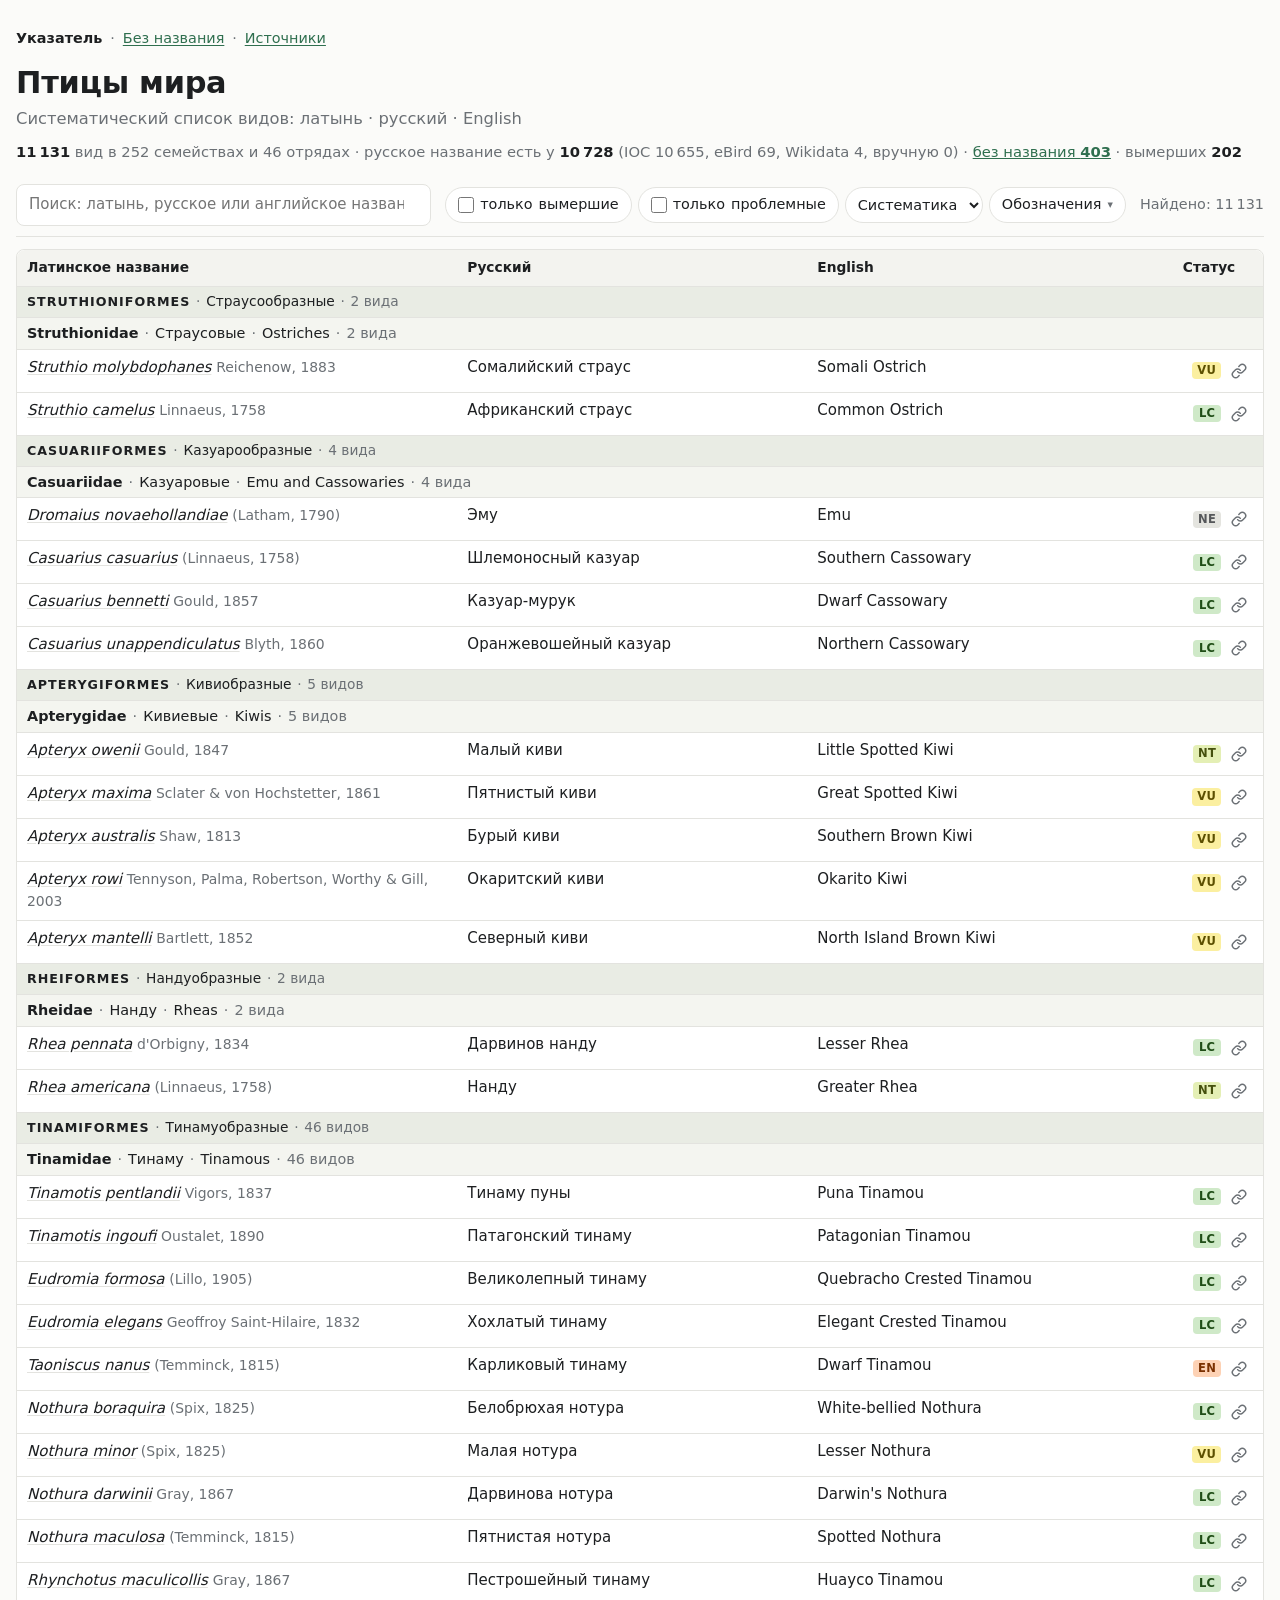
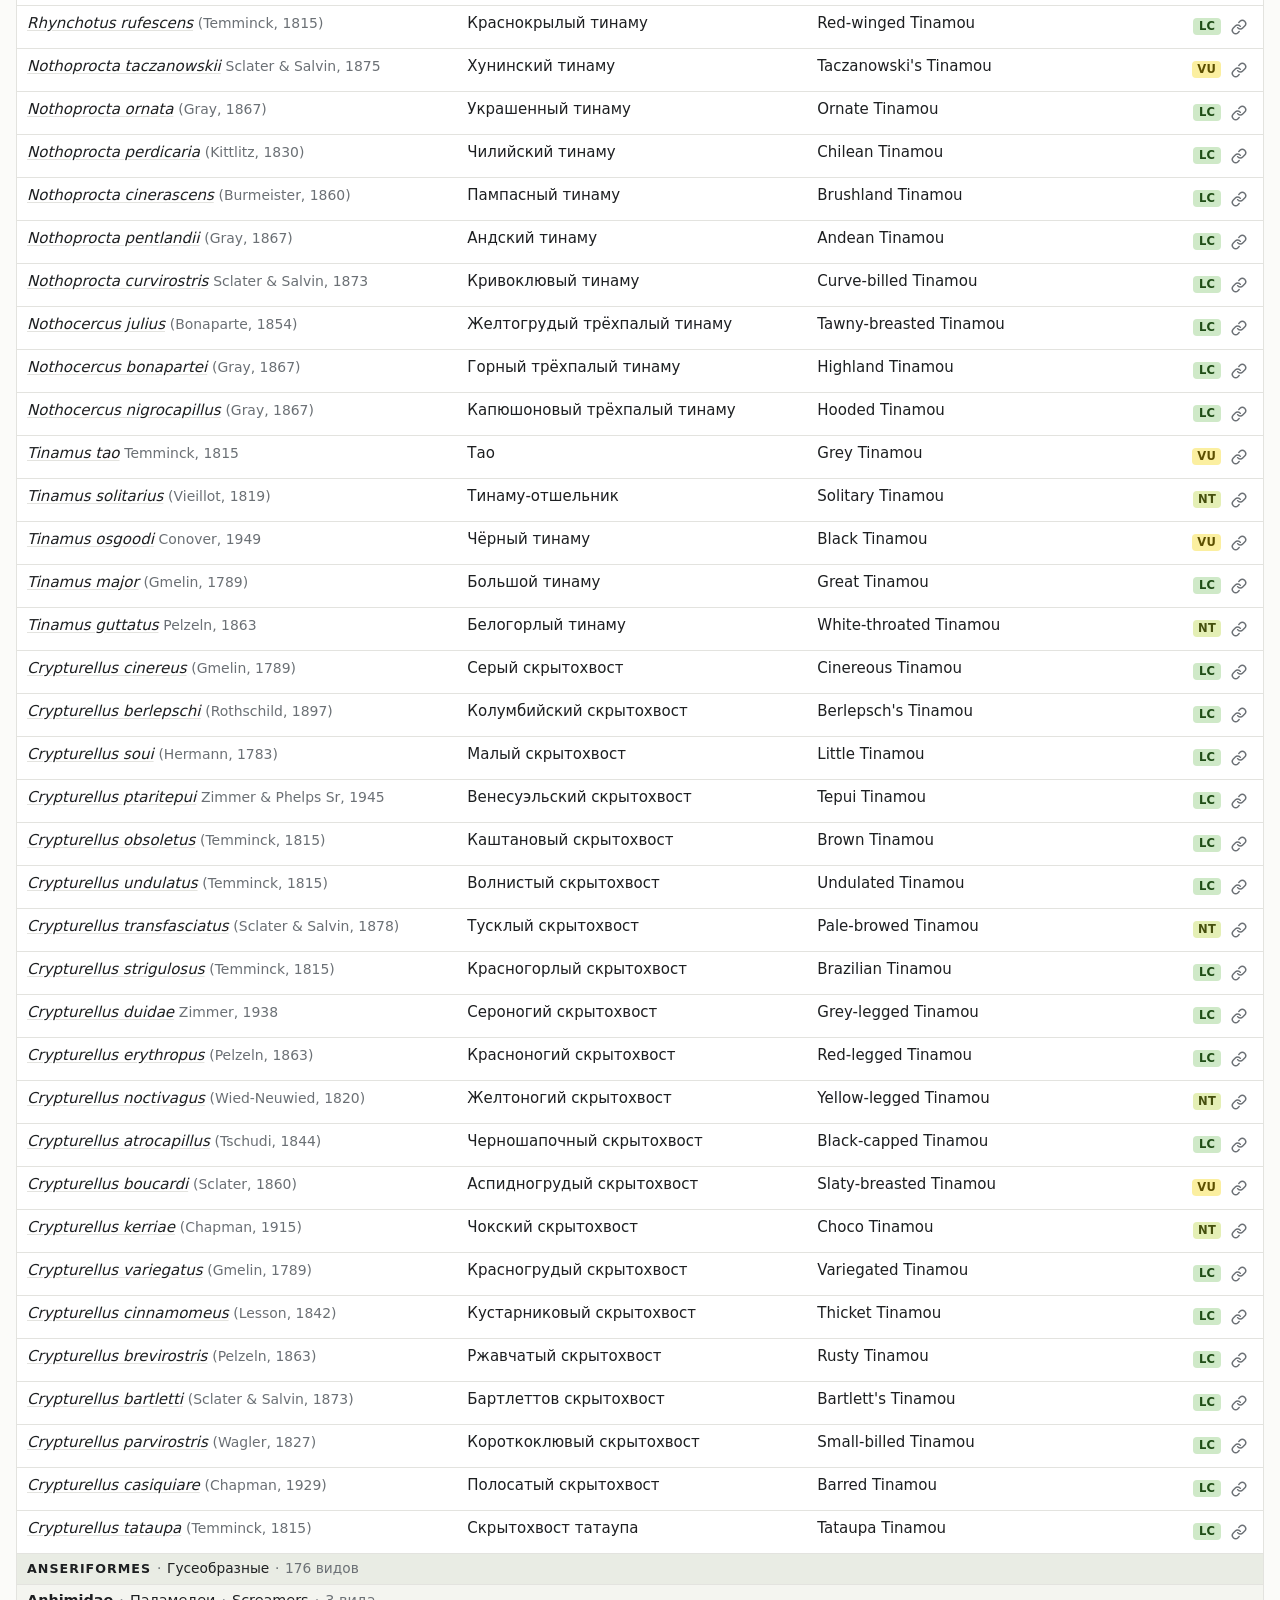
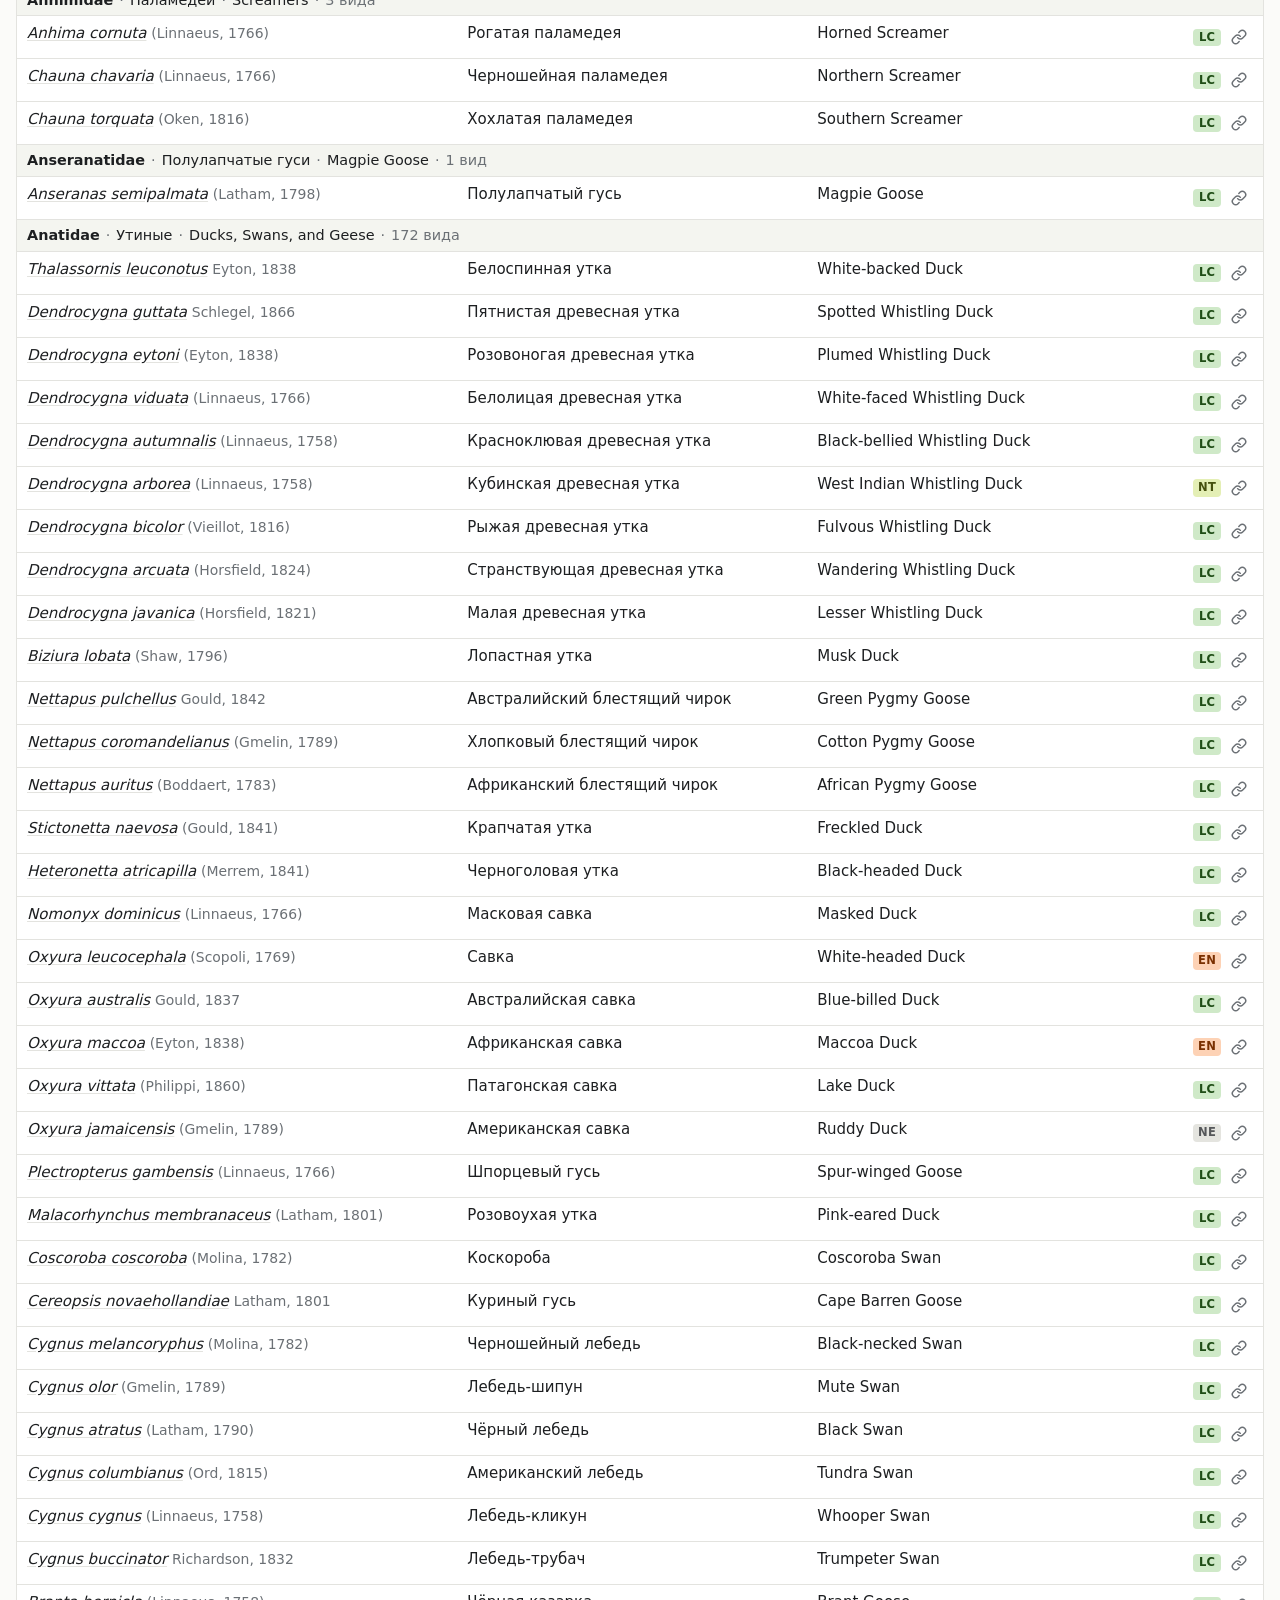
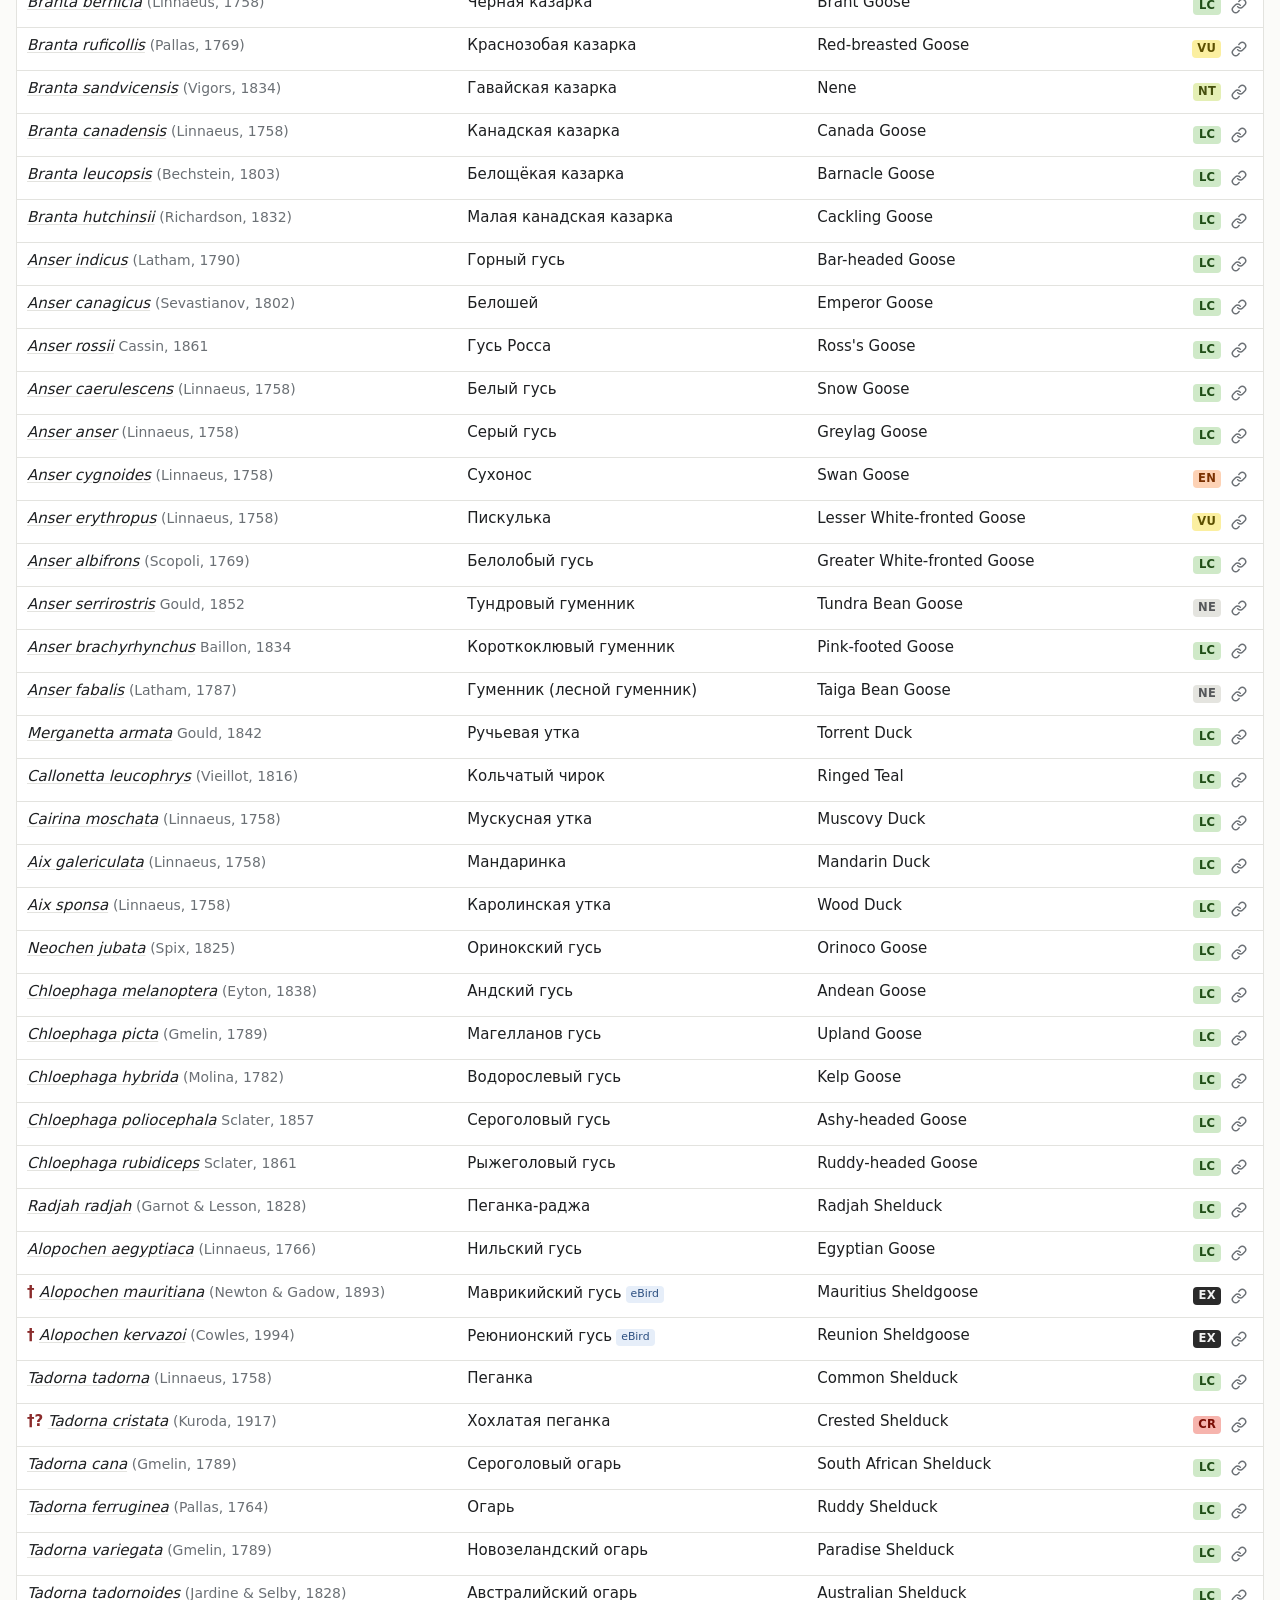
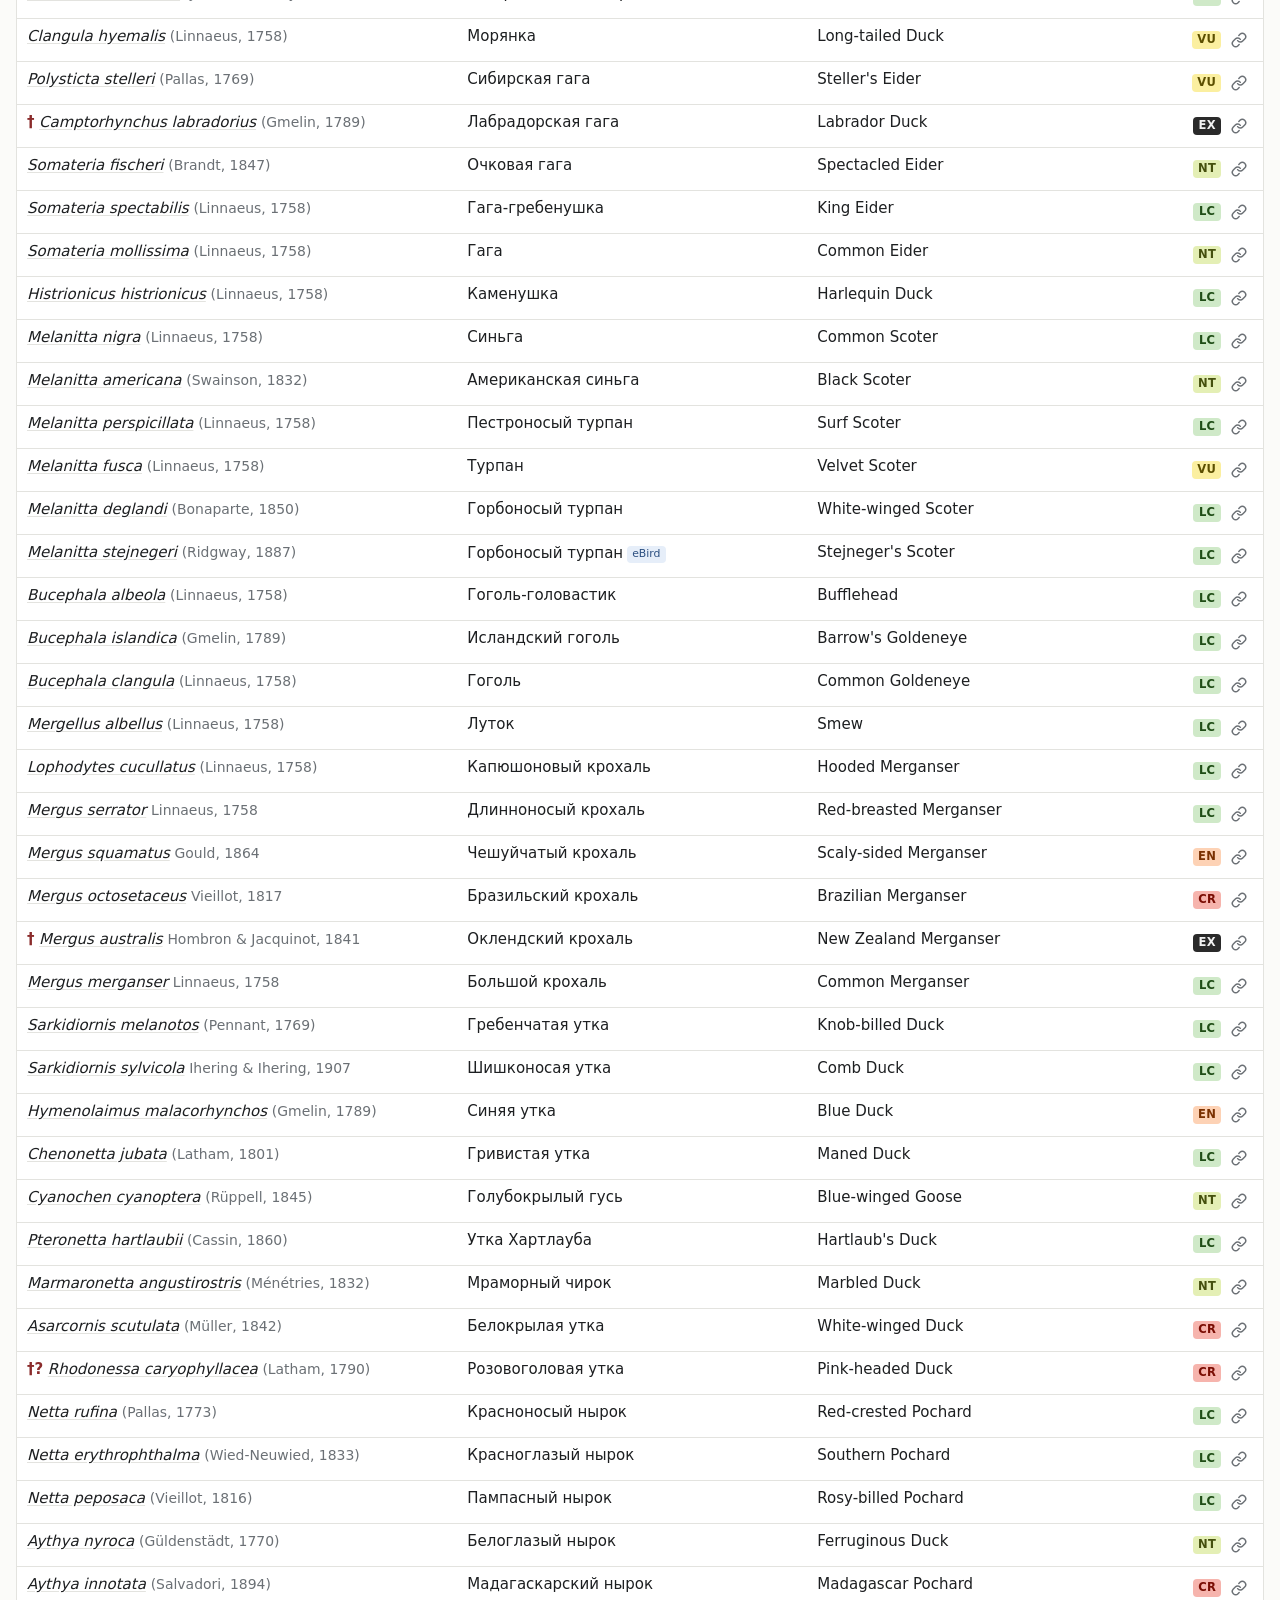
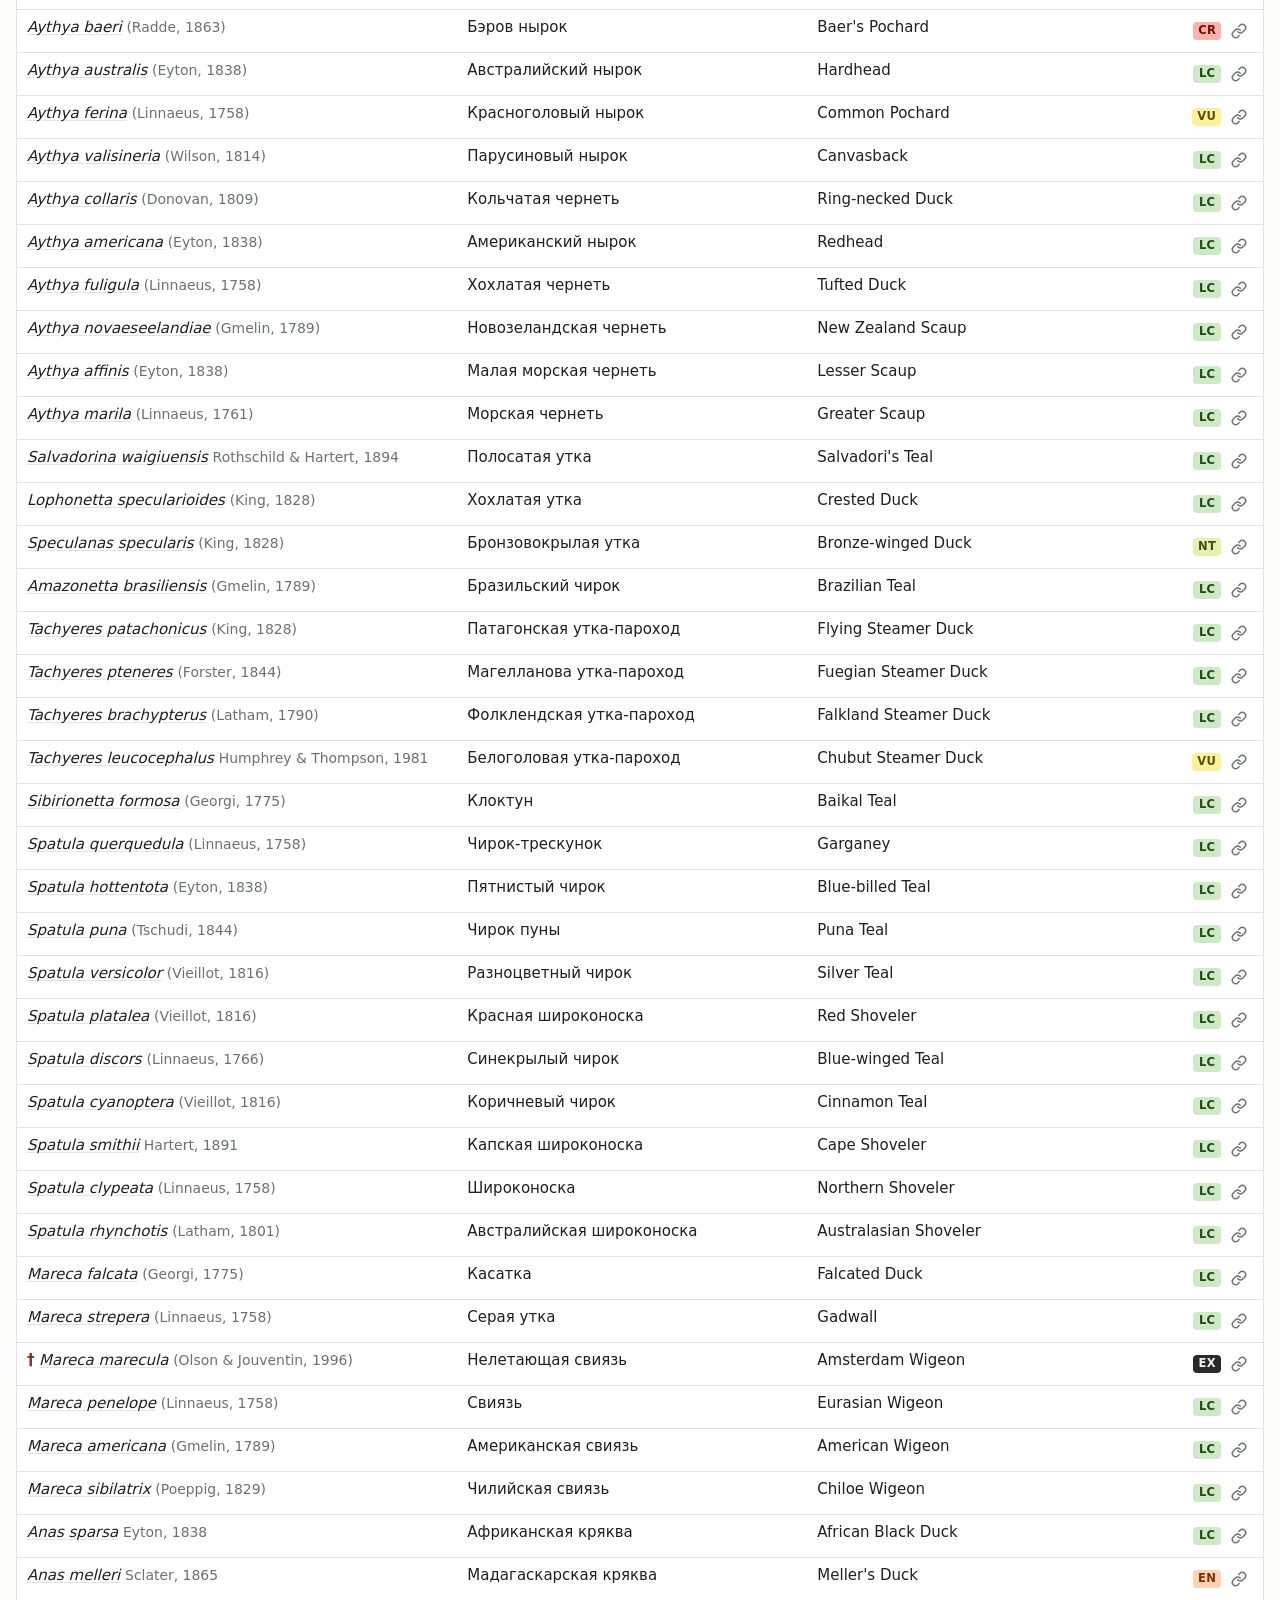
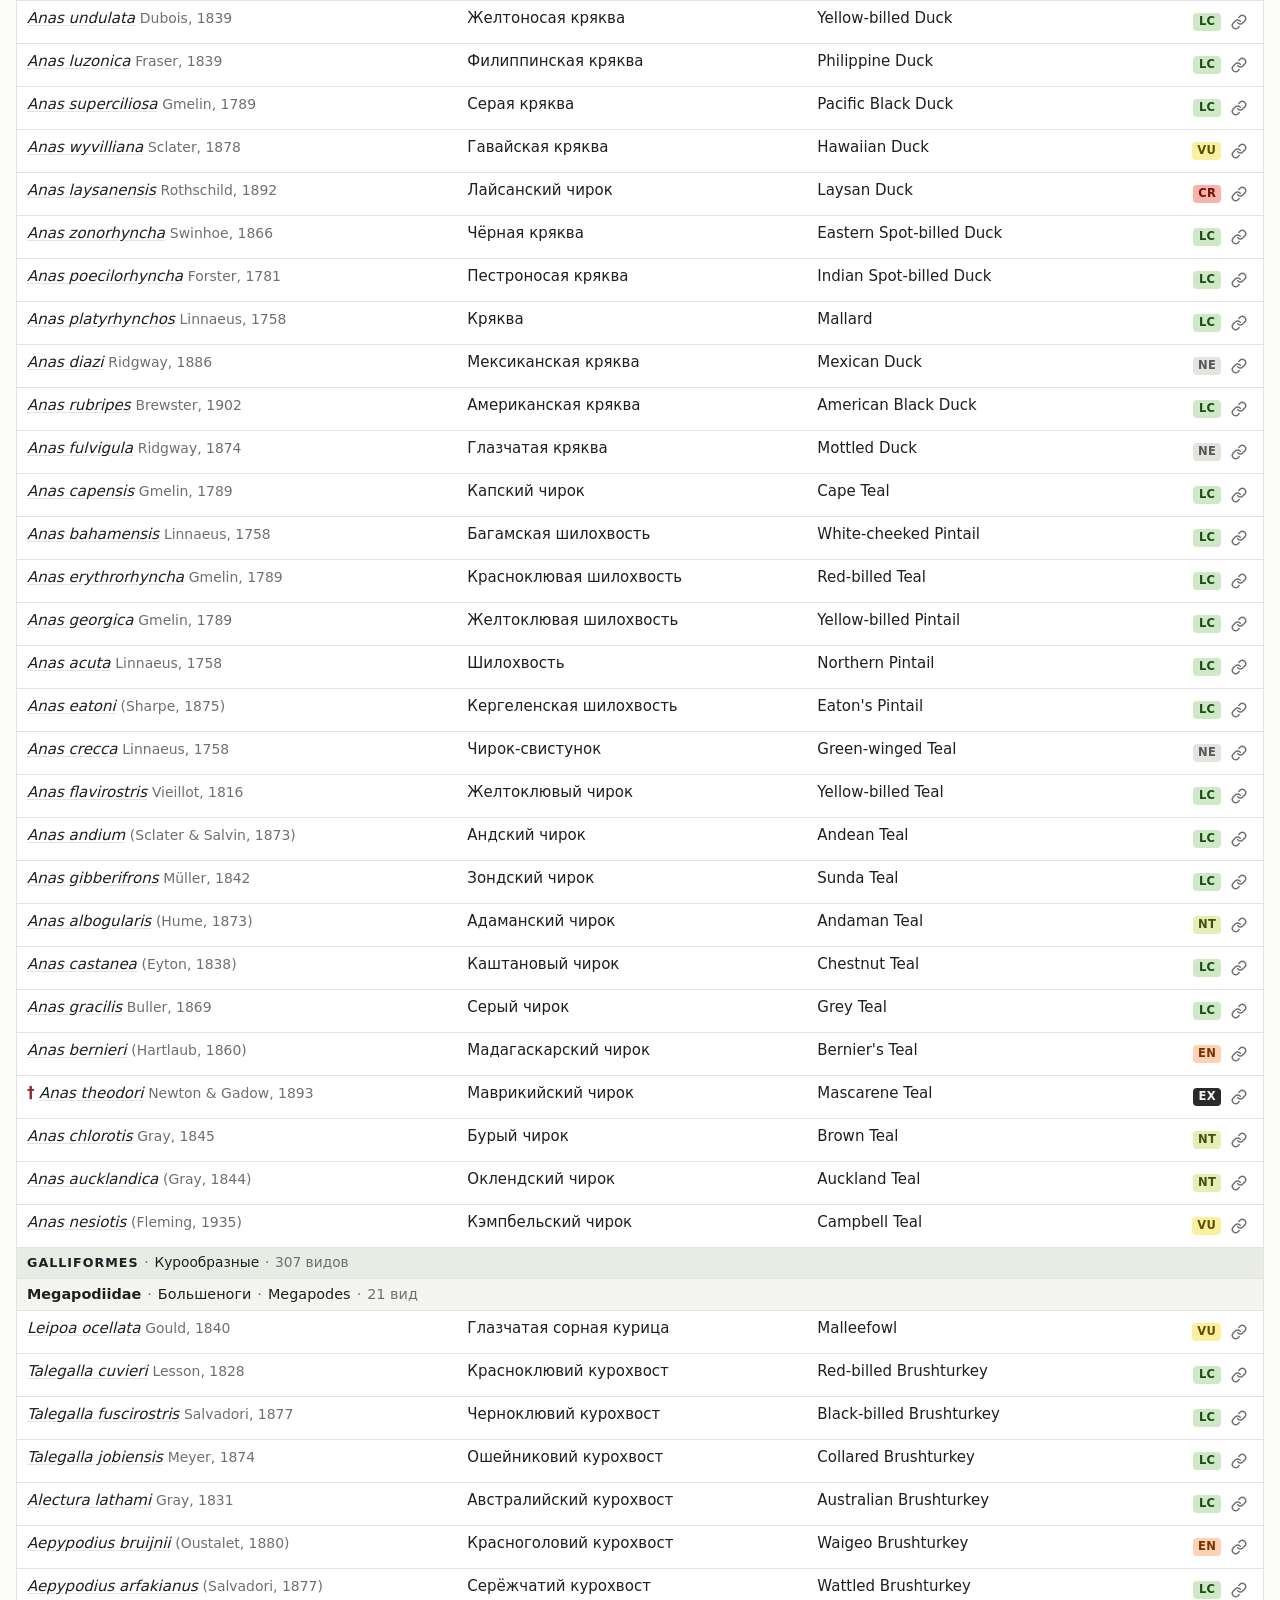
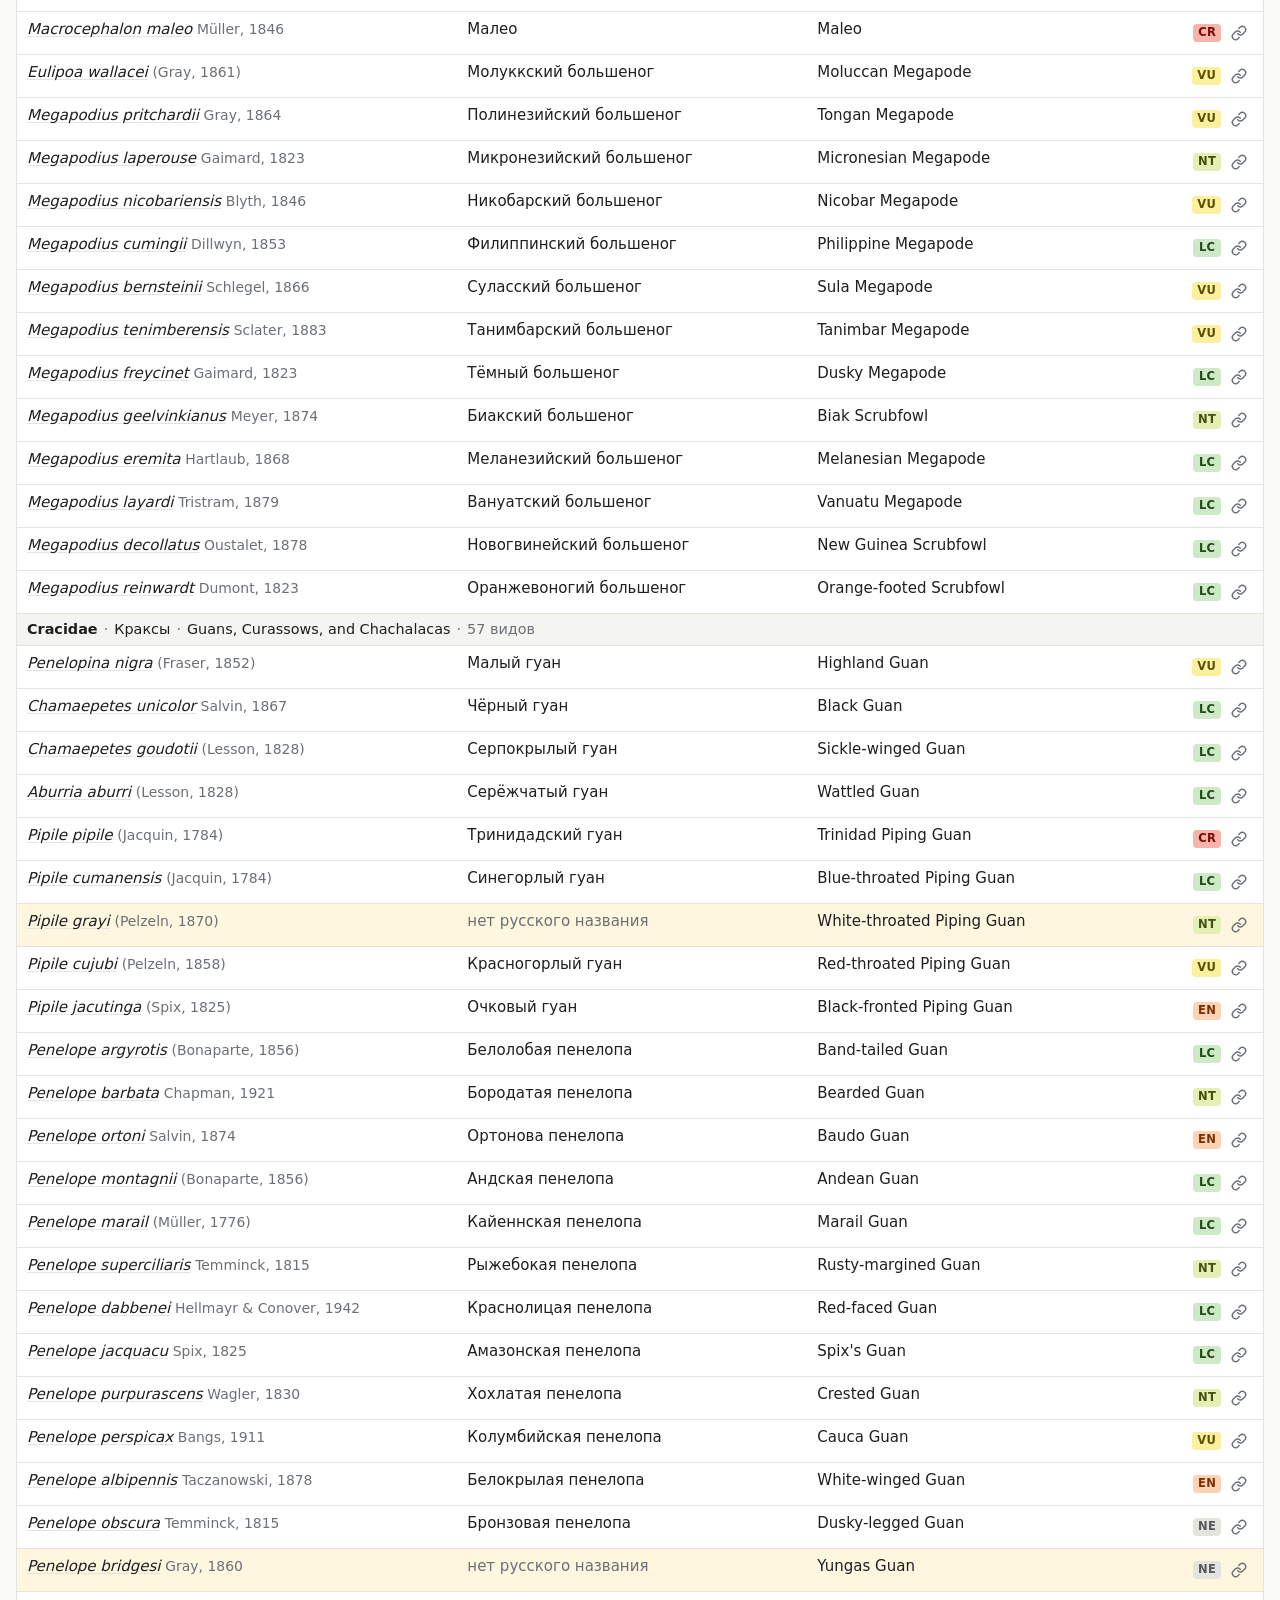
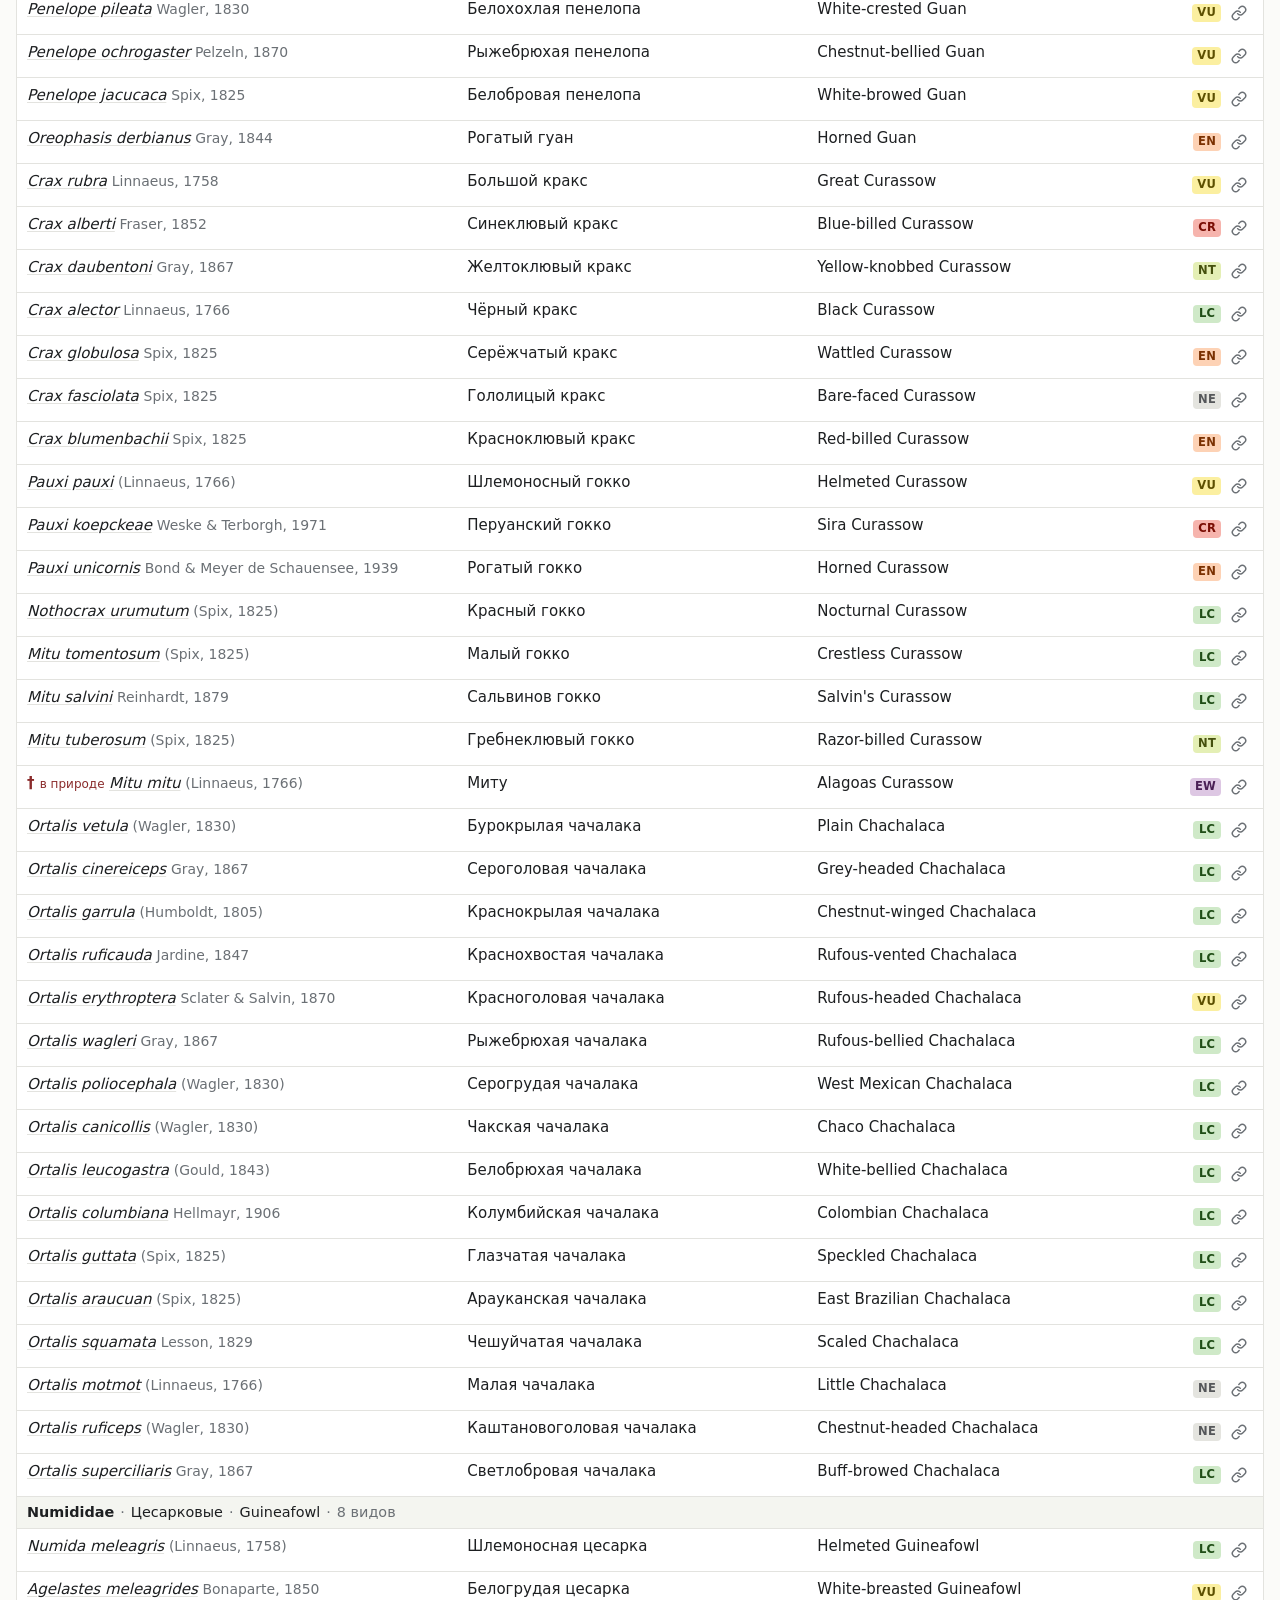
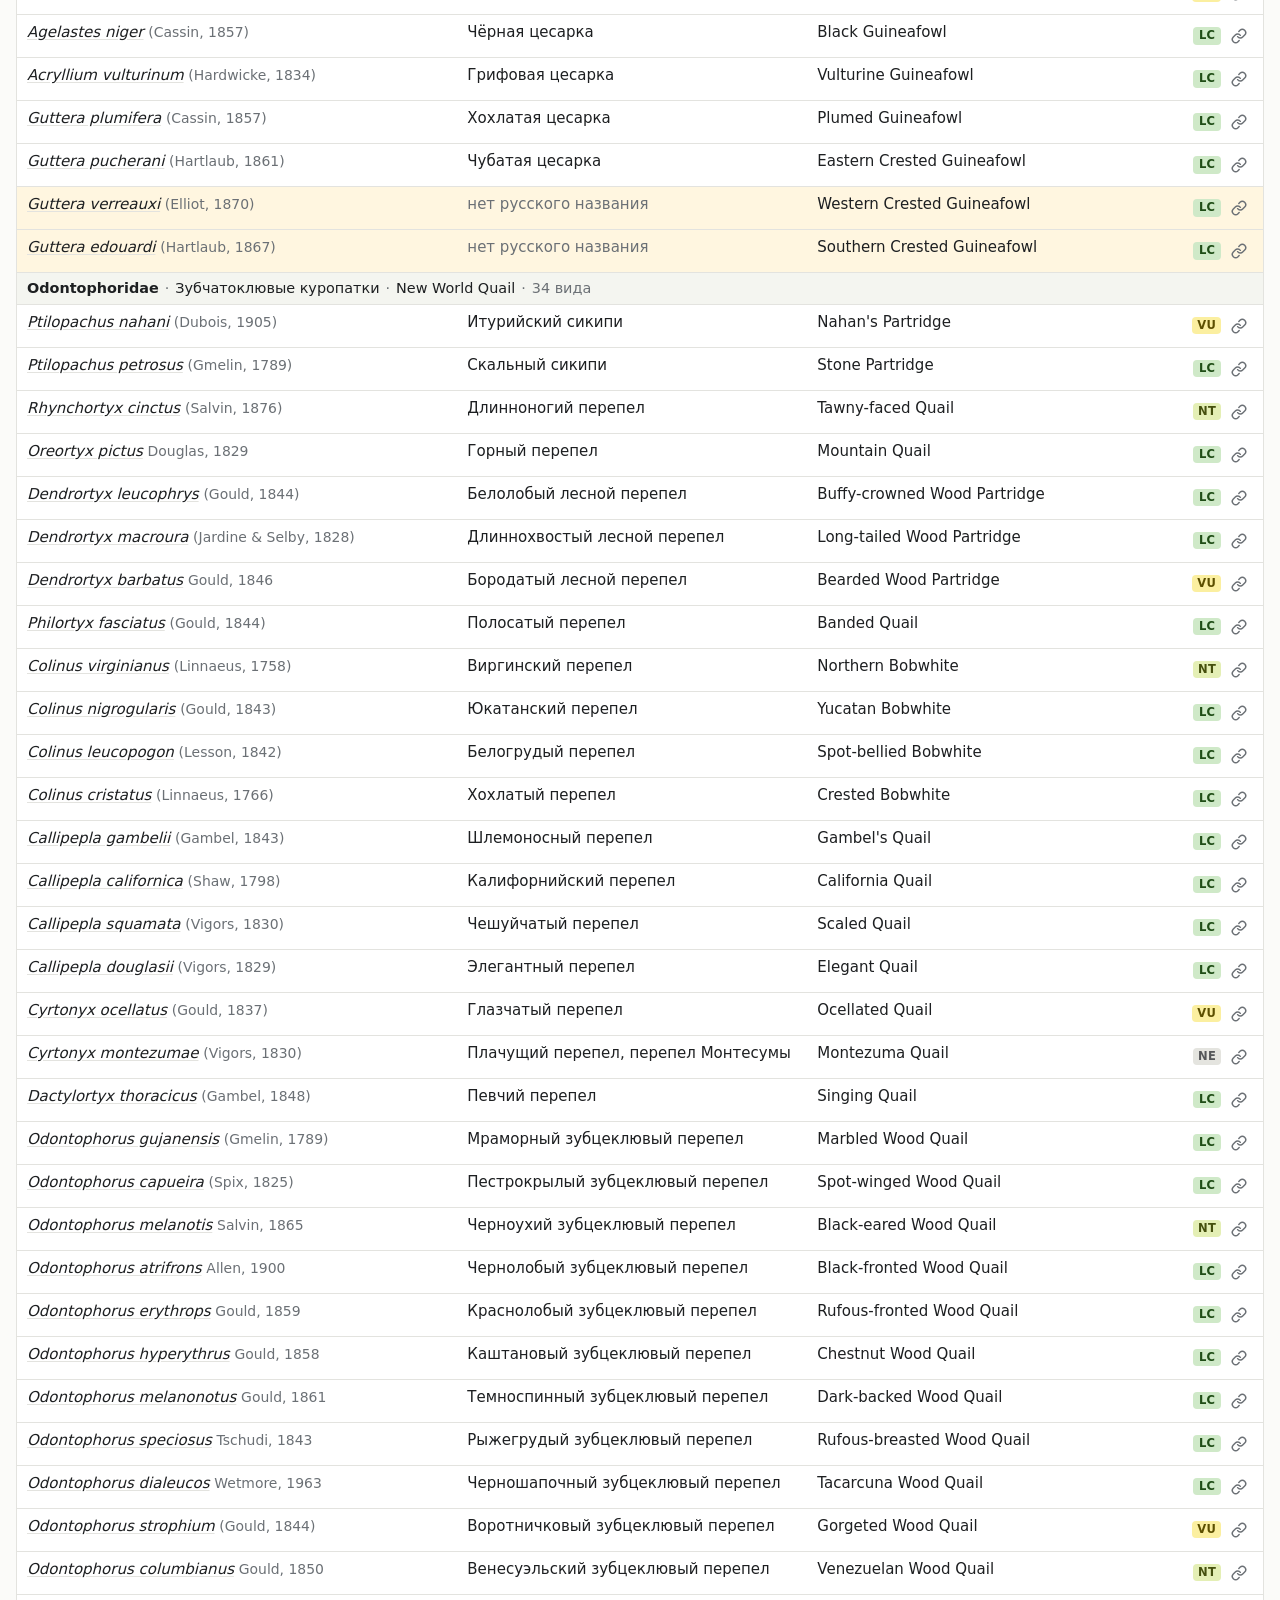
==== commit 71113a6e: "Add sources page and shared navigation - docs/sources.html: data sources with versions and licences," ====
--- a/docs/index.html
+++ b/docs/index.html
@@ -11,6 +11,13 @@
 <body>
 <div class="wrap">
   <header>
+    <nav class="site-nav" aria-label="Разделы сайта">
+      <ul>
+        <li><a href="index.html" aria-current="page">Указатель</a></li>
+        <li><a href="missing.html">Без названия</a></li>
+        <li><a href="sources.html">Источники</a></li>
+      </ul>
+    </nav>
     <h1>Птицы мира</h1>
     <p class="subtitle">Систематический список видов: латынь · русский · English</p>
     <p class="summary" id="summary" aria-live="polite"></p>
@@ -74,14 +81,7 @@
   </main>
 
   <footer>
-    <h2>Источники данных</h2>
-    <ul>
-      <li>Таксономия и английские названия: <a href="https://www.avilist.org" target="_blank" rel="noopener">AviList</a> v2025b — CC BY 4.0</li>
-      <li>Русские названия: <a href="https://worldbirdnames.org" target="_blank" rel="noopener">IOC World Bird List</a> v15.2, многоязычный список — CC BY 3.0; в его основе — Волков С.В., Коблик Е.А. «Птицы мира: рекомендуемые русские названия видов» (Зоологический музей МГУ)</li>
-      <li>Дополнительные русские названия: eBird/Clements 2025; <a href="https://www.wikidata.org" target="_blank" rel="noopener">Wikidata</a> — CC0</li>
-      <li><a href="missing.html">Виды без русского названия и названия из запасных источников</a> — списки для проверки, с выгрузкой в CSV</li>
-      <li>Ссылки на виды ведут в <a href="https://avibase.bsc-eoc.org" target="_blank" rel="noopener">Avibase</a></li>
-    </ul>
+    <p>Данные: AviList v2025b (таксономия, латынь, English), IOC World Bird List 15.2 по Волкову и Коблику (русские названия), запасные источники — eBird/Clements, Wikidata. Лицензии, версии и смежные ресурсы — на странице <a href="sources.html">«Источники и ссылки»</a>. <a href="missing.html">Виды без русского названия</a> — списки для проверки, с выгрузкой в CSV.</p>
     <div class="cite">
       <h2>Как цитировать</h2>
       <p id="version">Данные: AviList v2025b, IOC 15.2; сборка от 13.10.2026</p>
--- a/docs/style.css
+++ b/docs/style.css
@@ -333,3 +333,40 @@
   tr.sp { scroll-margin-top: calc(var(--ctl-h) + var(--oh-h) + 50px); }
   tr.empty, tr.empty td { display: block; }
 }
+
+/* ---------- site nav (all pages) ---------- */
+.site-nav ul { list-style: none; margin: -6px 0 6px; padding: 0; display: flex; flex-wrap: wrap; align-items: center; font-size: 0.9rem; }
+.site-nav li { display: flex; align-items: center; }
+.site-nav li + li::before { content: "·"; color: var(--muted); margin: 0 0.55em; }
+.site-nav a { display: inline-block; padding: 6px 0; text-underline-offset: 2px; }
+.site-nav a[aria-current="page"] { color: var(--text); font-weight: 600; text-decoration: none; }
+
+/* ---------- sources.html ---------- */
+.lead { margin: 8px 0 0; max-width: 60em; }
+.page { max-width: 70em; }
+.page h2 { font-size: 1.2rem; font-weight: 650; margin: 28px 0 10px; }
+.page section:first-child h2 { margin-top: 18px; }
+.page p, .res-list { max-width: 60em; }
+.page code { font-size: 0.92em; }
+.res-list { margin: 0; padding-left: 1.2em; }
+.res-list li { margin: 5px 0; }
+.page .cite p { margin: 6px 0; }
+.src-table { table-layout: auto; font-size: 0.92rem; }
+.src-table thead th { position: static; padding: 8px 10px; white-space: normal; }
+.src-table tbody th { font-weight: 600; }
+@media (min-width: 641px) {
+  .src-table tbody th { width: 22%; }
+  .src-table td:nth-child(2) { width: 28%; }
+}
+.src-table td { overflow-wrap: break-word; }
+.page + footer { margin-top: 32px; }
+@media (max-width: 640px) {
+  .site-nav ul { margin: -4px 0 4px; }
+  .site-nav a { padding: 8px 0; }
+  .page h2 { font-size: 1.1rem; margin-top: 22px; }
+  .src-table tr { display: block; padding: 10px 16px; border-bottom: 1px solid var(--border); }
+  .src-table tbody tr:last-child { border-bottom: 0; }
+  .src-table tbody th, .src-table td { display: block; width: auto; padding: 1px 0; border: 0; }
+  .src-table tbody th { font-size: 1rem; margin-bottom: 3px; }
+  .src-table td::before { content: attr(data-label) ": "; color: var(--muted); }
+}
